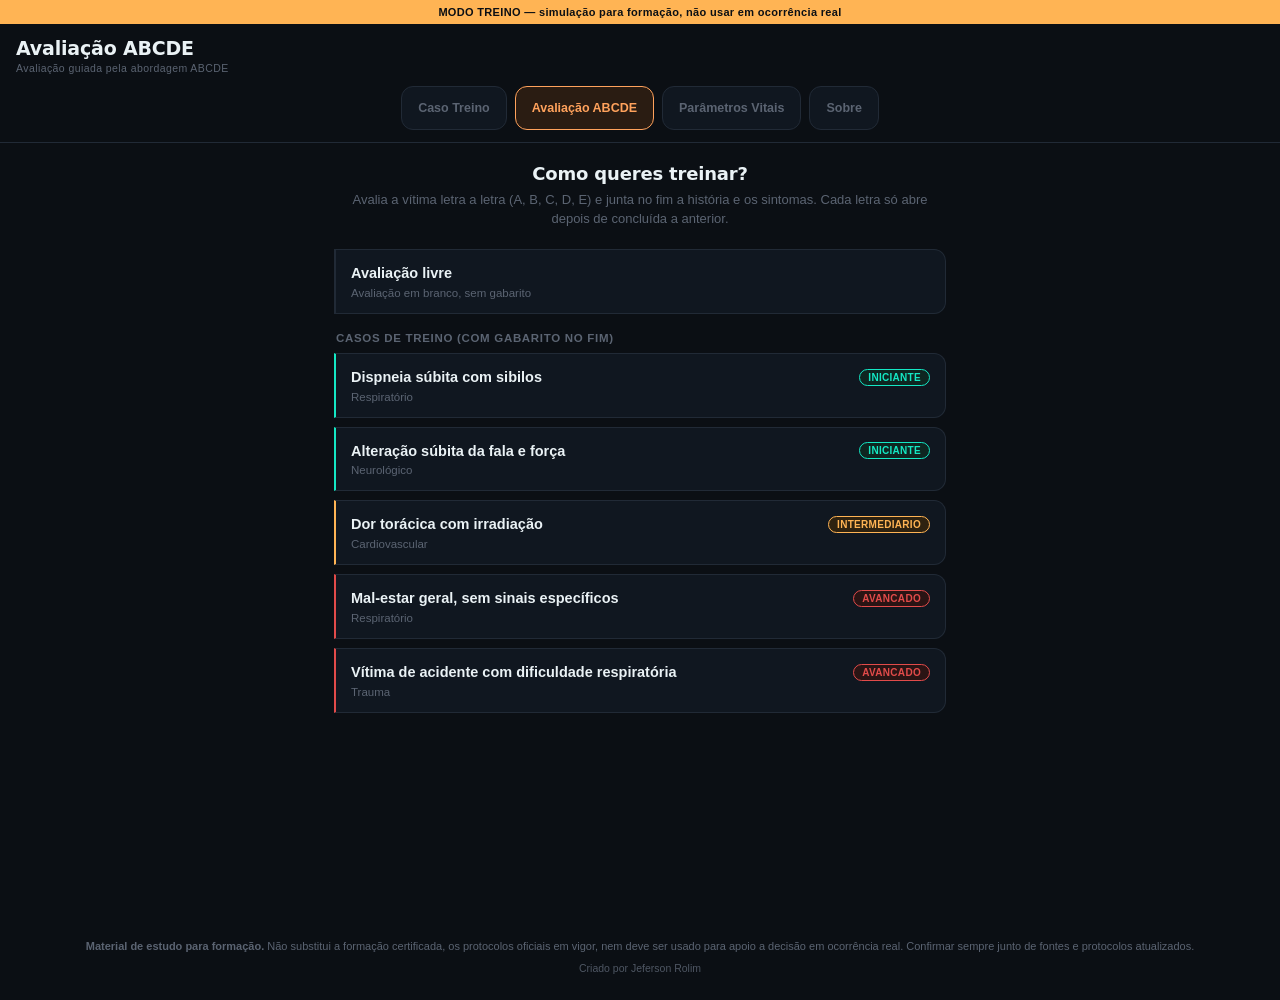
==== abcde.html @ 516cdce8 "Adiciona a Avaliação ABCDE e partilha motor, interface e dados entre páginas Nova aba "Avaliação ABC" ====
<!DOCTYPE html>
<html lang="pt-PT">
<head>
<meta charset="UTF-8">
<meta name="viewport" content="width=device-width, initial-scale=1.0, maximum-scale=1">
<title>Avaliação ABCDE — Simulador de Treino</title>
<link rel="stylesheet" href="estilo.css">
<link rel="stylesheet" href="simulador.css">
<style>
  :root{
    /* identidade deste app dentro da central: laranja */
    --brand: #FFA25C; --brand-bg: #2A1C12; --brand-ink: #2A1C12;
  }

  /* ---------- indicador de progresso A B C D E H ---------- */
  .ab-progresso{ display:flex; gap:6px; margin-top:12px; }
  .ab-passo{ flex:1; min-width:0; min-height:52px; padding:6px 2px; border-radius:var(--radius-sm);
    border:1.5px solid var(--line); background:var(--panel); color:var(--ink-soft); cursor:pointer;
    display:flex; flex-direction:column; align-items:center; justify-content:center; gap:2px; font-family:inherit; }
  .ab-passo .ab-letra{ font-size:16px; font-weight:800; line-height:1; }
  .ab-passo .ab-estado{ font-size:9px; font-weight:700; text-transform:uppercase; letter-spacing:.02em; white-space:nowrap;
    overflow:hidden; text-overflow:ellipsis; max-width:100%; }
  .ab-passo[data-estado="bloqueada"]{ opacity:.4; cursor:not-allowed; }
  .ab-passo[data-estado="em-curso"]{ border-color:var(--brand); color:var(--brand); }
  .ab-passo[data-estado="sem-achados"]{ border-color:var(--teal); color:var(--teal); }
  .ab-passo[data-estado="com-acoes"]{ border-color:var(--brand); background:var(--brand); color:var(--brand-ink); }
  .ab-passo.atual{ box-shadow:0 0 0 2px var(--bg), 0 0 0 4px var(--ink-soft); }
  .ab-passo .ab-estado-curto{ display:none; }
  .ab-passo .ab-estado-curto svg{ width:11px; height:11px; }
  @media (max-width:600px){
    .ab-passo .ab-estado-longo{ display:none; }
    .ab-passo .ab-estado-curto{ display:inline-flex; }
  }

  /* ---------- etapa ---------- */
  .ab-etapa[hidden]{ display:none; }
  .ab-etapa-titulo{ display:flex; align-items:baseline; gap:10px; margin:18px 0 4px; }
  .ab-etapa-titulo .ab-letra-grande{ font-size:30px; font-weight:800; color:var(--brand); line-height:1; }
  .ab-etapa-titulo h2{ margin:0; font-size:17px; line-height:1.25; color:var(--ink); }
  .ab-objetivo{ font-size:12.5px; color:var(--ink-soft); line-height:1.5; margin:0 2px 12px; }
  .ab-lembrete{ display:flex; gap:8px; align-items:flex-start; background:var(--amber-bg); border:1.5px solid var(--amber);
    border-radius:var(--radius-sm); padding:10px 12px; font-size:12.5px; font-weight:700; color:var(--ink); margin-bottom:12px; }
  .ab-lembrete svg{ width:17px; height:17px; flex:0 0 auto; }
  .ab-avds{ display:grid; grid-template-columns:repeat(2,minmax(0,1fr)); gap:8px; margin-bottom:4px; }
  .ab-avds .context-btn{ justify-content:flex-start; text-align:left; font-size:12.5px; }
  .ab-nota{ font-size:11.5px; color:var(--ink-soft); line-height:1.45; margin:6px 2px 10px; }
  .sym-chip.bloqueada{ cursor:default; opacity:.55; }
  .sym-chip.bloqueada.selected{ opacity:1; }
  .ab-aviso-trauma{ margin-top:10px; font-size:12px; font-weight:700; color:var(--amber); line-height:1.45; }
  .ab-aviso-trauma[hidden]{ display:none; }

  /* ---------- fim de cada letra ---------- */
  .ab-fim{ margin-top:18px; }
  .ab-acoes{ margin-top:0; }
  .ab-check{ display:flex; align-items:center; gap:10px; margin-top:12px; padding:12px; min-height:44px; border-radius:var(--radius-sm);
    background:var(--panel); border:1.5px solid var(--line); font-size:14px; font-weight:800; color:var(--ink); cursor:pointer; }
  .ab-check input{ width:20px; height:20px; accent-color:var(--brand); flex:0 0 auto; }
  .ab-check.feito{ border-color:var(--teal); }
  .ab-concluida{ display:flex; align-items:center; gap:8px; font-size:13px; font-weight:800; color:var(--teal); margin:4px 2px 12px; }
  .ab-concluida svg{ width:16px; height:16px; }
  .ab-btn-sec{ width:100%; min-height:44px; margin-top:10px; padding:12px; border-radius:var(--radius-sm); border:1.5px solid var(--line);
    background:var(--panel); color:var(--ink); font-size:14px; font-weight:800; cursor:pointer; }
  .ab-btn-sec:hover, .ab-btn-sec:active{ border-color:var(--brand); }
  .ab-btn-sec:disabled, .cta-btn:disabled{ cursor:not-allowed; }
  .ab-bloqueio{ font-size:11.5px; color:var(--amber); font-weight:700; margin-top:8px; text-align:center; }

  /* ---------- resumo e comparação ---------- */
  .ab-resumo-letra{ background:var(--panel); border:1px solid var(--line); border-radius:var(--radius-sm); padding:12px 13px; margin-bottom:8px; }
  .ab-resumo-top{ display:flex; align-items:center; justify-content:space-between; gap:8px; margin-bottom:6px; }
  .ab-resumo-top h3{ margin:0; font-size:14px; color:var(--ink); }
  .ab-pill{ font-size:10px; font-weight:800; text-transform:uppercase; letter-spacing:.04em; padding:3px 8px; border-radius:var(--radius-pill);
    border:1px solid var(--line); color:var(--ink-soft); white-space:nowrap; }
  .ab-pill.com{ border-color:var(--brand); color:var(--brand); }
  .ab-pill.sem{ border-color:var(--teal); color:var(--teal); }
  .ab-resumo-sub{ font-size:10.5px; font-weight:800; text-transform:uppercase; letter-spacing:.05em; color:var(--ink-soft); margin:8px 0 4px; }
  .ab-lista{ margin:0; padding:0 0 0 16px; font-size:13px; line-height:1.55; color:var(--ink); }
  .ab-vazio{ font-size:12.5px; color:var(--ink-soft); font-style:italic; }
  .ab-resumo-letra .extra{ color:var(--ink-soft); font-size:11.5px; }
  .ab-comp td, .ab-comp th{ text-align:left; vertical-align:top; padding:8px 6px; border-bottom:1px solid var(--line); font-size:12.5px; line-height:1.45; }
  .ab-comp{ width:100%; border-collapse:collapse; margin-top:10px; }
  .ab-comp th{ font-size:10.5px; text-transform:uppercase; letter-spacing:.05em; color:var(--ink-soft); }
  .ab-comp .ok{ color:var(--teal); font-weight:700; }
  .ab-comp .falta{ color:var(--red); font-weight:700; }
  .ab-comp .extra{ color:var(--ink-soft); }
  .ab-comp tr.alerta td{ background:var(--red-bg); }
  .ab-comp .ab-alerta-txt{ display:block; color:var(--red); font-weight:800; margin-top:4px; }
  .ab-section-title{ font-size:11.5px; text-transform:uppercase; letter-spacing:.06em; color:var(--ink-soft); font-weight:800; margin:22px 2px 10px; }
</style>
</head>
<body>

<div id="trainingBanner">MODO TREINO — simulação para formação, não usar em ocorrência real</div>

  <!-- ================= Início: escolher o modo ================= -->
  <div class="view" id="view-inicio">
    <header>
      <h1 class="display">Avaliação ABCDE</h1>
      <div class="tag">Avaliação guiada pela abordagem ABCDE</div>
      <nav class="app-nav">
        <a href="index.html">Caso Treino</a>
        <a href="abcde.html" class="active">Avaliação ABCDE</a>
        <a href="parametros_vitais.html">Parâmetros Vitais</a>
        <button type="button" class="about-btn" data-about-open>Sobre</button>
      </nav>
    </header>
    <main>
      <div class="mode-intro">
        <h2 class="display">Como queres treinar?</h2>
        <p>Avalia a vítima letra a letra (A, B, C, D, E) e junta no fim a história e os sintomas. Cada letra só abre depois de concluída a anterior.</p>
      </div>
      <div class="caso-card livre" id="abLivre" role="button" tabindex="0">
        <div class="caso-card-top"><div class="caso-titulo">Avaliação livre</div></div>
        <div class="caso-cat">Avaliação em branco, sem gabarito</div>
      </div>
      <div class="cat-label" style="margin-top:18px;">Casos de treino (com gabarito no fim)</div>
      <div id="abCasos"></div>
    </main>
  </div>

  <!-- ================= Avaliação ================= -->
  <div class="view" id="view-avaliacao" hidden>
    <header>
      <div class="back-row" id="abVoltarInicio" role="button" tabindex="0">
        <svg viewBox="0 0 24 24" fill="none" stroke="currentColor" stroke-width="2.4"><path d="M15 18l-6-6 6-6"/></svg>
        Mudar de modo
      </div>
      <div class="top-row">
        <div>
          <h1 class="display">Avaliação ABCDE</h1>
          <div class="tag" id="abModoLabel">Avaliação livre</div>
        </div>
      </div>
      <div class="ab-progresso" id="abProgresso" role="tablist" aria-label="Progresso da avaliação"></div>
    </header>
    <main>
      <div class="vinheta-box" id="abVinheta" hidden>
        <div class="vinheta-label">Cenário: <span id="abVinhetaTitulo"></span></div>
        <div class="vinheta-texto" id="abVinhetaTexto"></div>
      </div>

      <div class="context-label">Contexto</div>
      <div class="context-toggle" id="abTraumaToggle">
        <button type="button" class="context-btn active" data-trauma="nao">Sem trauma</button>
        <button type="button" class="context-btn" data-trauma="sim">Houve trauma</button>
      </div>
      <div class="context-note">Fichas de trauma só entram na análise com mecanismo de trauma confirmado.</div>
      <div class="ab-aviso-trauma" id="abAvisoTrauma" hidden>Marcou sinais de trauma ou outras lesões, mas o contexto está em «Sem trauma». Confirme o contexto: as fichas de trauma só entram na análise com «Houve trauma».</div>

      <div class="context-label" style="margin-top:14px;">Faixa etária</div>
      <div class="context-toggle" id="abIdadeToggle">
        <button type="button" class="context-btn active" data-idade="adulto">Adulto</button>
        <button type="button" class="context-btn" data-idade="pediatrico">Pediátrico</button>
      </div>
      <div class="idade-row" id="abIdadeCampos" hidden>
        <label><span class="field-label">Anos</span><input id="abIdadeAnos" class="field-input" type="number" inputmode="numeric" min="0" max="17" placeholder="0"></label>
        <label><span class="field-label">Meses</span><input id="abIdadeMeses" class="field-input" type="number" inputmode="numeric" min="0" max="11" placeholder="0"></label>
      </div>
      <div class="idade-erro" id="abIdadeErro" hidden></div>
      <div class="context-note" id="abIdadeNote">Em vítimas pediátricas, os sinais vitais são avaliados com os limites do grupo etário.</div>

      <div id="abEtapas"></div>
    </main>
  </div>

  <!-- ================= Resultado ================= -->
  <div class="view" id="view-resultado" hidden>
    <header>
      <div class="back-row" id="abVoltarAvaliacao" role="button" tabindex="0">
        <svg viewBox="0 0 24 24" fill="none" stroke="currentColor" stroke-width="2.4"><path d="M15 18l-6-6 6-6"/></svg>
        Voltar à avaliação
      </div>
      <h1 class="display">Resultado da avaliação</h1>
      <div class="tag" id="abResultadoTag"></div>
    </header>
    <main>
      <div id="abResultado"></div>
      <button type="button" class="ab-btn-sec" id="abNovaAvaliacao">Nova avaliação</button>
    </main>
  </div>

<footer class="app-footer">
  <b>Material de estudo para formação.</b> Não substitui a formação certificada, os protocolos oficiais em vigor, nem deve ser usado para apoio a decisão em ocorrência real. Confirmar sempre junto de fontes e protocolos atualizados.
  <div class="app-footer-author">Criado por Jeferson Rolim</div>
</footer>

<div class="modal-overlay" id="aboutModal" hidden>
  <div class="modal-box">
    <div class="modal-head">
      <h2 class="display">Sobre</h2>
      <button type="button" class="modal-close" id="aboutModalClose" aria-label="Fechar">&times;</button>
    </div>
    <div class="about-dev">Desenvolvido por <b>Jeferson Rolim</b></div>
    <div class="about-text">O Simulador de Triagem é um projeto de treino/simulado para apoio ao estudo, pensado para uso em sala de aula e formação de socorristas/TAS: casos de treino de triagem pré-hospitalar com pontuação por sinais/sintomas, avaliação guiada pela abordagem ABCDE e consulta dos parâmetros vitais de referência por idade — não é um produto médico nem uma ferramenta de trabalho.</div>
    <div class="about-warning">
      <svg viewBox="0 0 24 24" fill="none" stroke="#FFB454" stroke-width="1.8"><path d="M12 9v4M12 17h.01M10.3 3.9L1.8 18a1 1 0 00.9 1.5h18.6a1 1 0 00.9-1.5L13.7 3.9a1 1 0 00-1.7 0z"/></svg>
      <div><b>Atenção:</b> não deve ser usado para apoio a decisão em ocorrência real. Uso exclusivamente educacional.</div>
    </div>
    <div class="about-contact">
      <a class="about-contact-link" href="https://www.linkedin.com/in/jeferson-rolim-023348437" target="_blank" rel="noopener noreferrer">
        <svg viewBox="0 0 24 24" width="16" height="16" fill="currentColor"><path d="M4.98 3.5C4.98 4.88 3.87 6 2.5 6S0 4.88 0 3.5 1.11 1 2.5 1s2.48 1.12 2.48 2.5zM.22 8.24h4.56V23H.22V8.24zM8.34 8.24h4.37v2.01h.06c.61-1.15 2.11-2.36 4.34-2.36 4.64 0 5.5 3.06 5.5 7.03V23h-4.56v-6.94c0-1.66-.03-3.79-2.31-3.79-2.32 0-2.67 1.81-2.67 3.67V23H8.34V8.24z"/></svg>
        LinkedIn
      </a>
    </div>
  </div>
</div>

<script src="dados.js"></script>
<script src="motor.js"></script>
<script src="ui.js"></script>
<script>
(function(){
  "use strict";

  var DADOS = window.DADOS, M = window.Motor, U = window.UI;
  var ABCDE = DADOS.abcde;
  var LETRAS = ABCDE.etapas.map(function(e){ return e.letra; });   // ["A","B","C","D","E"]
  var PASSOS = LETRAS.concat(["H"]);                               // H = História e sintomas
  var LS_CASOS = "bombeiros_casos_custom";                         // casos criados no Caso Treino

  var ICON_LOCK = '<svg viewBox="0 0 24 24" fill="none" stroke="currentColor" stroke-width="2.2"><rect x="5" y="11" width="14" height="10" rx="2"/><path d="M8 11V8a4 4 0 018 0v3"/></svg>';
  var ICON_INFO = '<svg viewBox="0 0 24 24" fill="none" stroke="#FFB454" stroke-width="2.2"><circle cx="12" cy="12" r="9"/><path d="M12 8h.01M11 12h1v5h1"/></svg>';

  // ------------------------------------------------------------------
  // Correspondência tag -> letra (cada tag pertence a uma só letra)
  // ------------------------------------------------------------------
  var letraDaTag = {};
  ABCDE.etapas.forEach(function(e){
    e.achados.forEach(function(a){ a.tags.forEach(function(t){ if (!letraDaTag[t]) letraDaTag[t] = e.letra; }); });
    if (e.avds) e.avds.opcoes.forEach(function(o){ o.tags.forEach(function(t){ if (!letraDaTag[t]) letraDaTag[t] = e.letra; }); });
  });
  Object.keys(ABCDE.sinais_vitais_por_letra).forEach(function(l){
    ABCDE.sinais_vitais_por_letra[l].forEach(function(t){ letraDaTag[t] = l; });
  });
  function etapaDe(letra){ return ABCDE.etapas.find(function(e){ return e.letra === letra; }); }

  // ------------------------------------------------------------------
  // Estado
  // ------------------------------------------------------------------
  var estado, casoAtivo = null;
  var contextoTrauma = false, contextoPediatrico = false;
  var etapasUI = {};   // letra -> { painel, vitals, ... }
  var historiaUI = null;

  function estadoInicial(){
    var e = { atual: "A", desbloqueadas: new Set(["A"]), letras: {}, historia: { concluida: null } };
    LETRAS.forEach(function(l){ e.letras[l] = { achados: new Set(), avds: null, concluida: null, assinatura: null }; });
    return e;
  }

  function lerIdade(){
    if (!contextoPediatrico) return { meses: null, erro: null };
    return U.validarIdade(document.getElementById("abIdadeAnos").value.trim(), document.getElementById("abIdadeMeses").value.trim());
  }

  // Tags que uma letra produz: achados marcados, AVDS e sinais vitais fora dos limites.
  function tagsDaLetra(letra){
    var st = estado.letras[letra], etapa = etapaDe(letra), tags = new Set();
    etapa.achados.forEach(function(a){ if (st.achados.has(a.id)) a.tags.forEach(function(t){ tags.add(t); }); });
    if (etapa.avds && st.avds){
      var op = etapa.avds.opcoes.find(function(o){ return o.valor === st.avds; });
      op.tags.forEach(function(t){ tags.add(t); });
    }
    vitaisTagsDaLetra(letra).forEach(function(t){ tags.add(t); });
    return tags;
  }
  function vitaisTagsDaLetra(letra){
    var ui = etapasUI[letra];
    if (!ui.vitals) return new Set();
    return M.tagsDosVitais(ui.vitals.valores(), lerIdade().meses);
  }
  function temAchados(letra){
    var st = estado.letras[letra], etapa = etapaDe(letra);
    var avdsAlterado = !!(etapa.avds && st.avds && st.avds !== "A");
    return st.achados.size > 0 || avdsAlterado || vitaisTagsDaLetra(letra).size > 0;
  }
  function assinatura(letra){
    var st = estado.letras[letra], ui = etapasUI[letra];
    return JSON.stringify({
      achados: Array.from(st.achados).sort(), avds: st.avds,
      vitais: ui.vitals ? ui.vitals.valores() : {}, tagsVitais: Array.from(vitaisTagsDaLetra(letra)).sort()
    });
  }
  function tagsDasLetras(){
    var todas = new Set();
    LETRAS.forEach(function(l){ tagsDaLetra(l).forEach(function(t){ todas.add(t); }); });
    return todas;
  }
  function tagsDaHistoria(){
    var proprias = new Set();
    historiaUI.picker.getSelected().forEach(function(t){ if (!letraDaTag[t]) proprias.add(t); });
    return proprias;
  }
  function todasConcluidas(){ return LETRAS.every(function(l){ return !!estado.letras[l].concluida; }); }

  // ------------------------------------------------------------------
  // Construção das etapas (uma vez)
  // ------------------------------------------------------------------
  function construirEtapas(){
    var raiz = document.getElementById("abEtapas");
    ABCDE.etapas.forEach(function(etapa, i){
      var painel = document.createElement("section");
      painel.className = "ab-etapa"; painel.dataset.letra = etapa.letra; painel.hidden = true;
      var html = '<div class="ab-etapa-titulo"><span class="ab-letra-grande">' + etapa.letra + '</span><h2 class="display">' + etapa.titulo + '</h2></div>' +
        '<div class="ab-objetivo">' + etapa.objetivo + '</div>';
      if (etapa.lembrete) html += '<div class="ab-lembrete">' + ICON_INFO + '<span>' + etapa.lembrete + '</span></div>';
      if (etapa.sinais_vitais.length) html += '<div class="cat-label">Sinais vitais</div><div class="vitals-grid ab-vitais"></div>';
      if (etapa.avds){
        html += '<div class="cat-label">' + etapa.avds.label + '</div><div class="ab-avds">' +
          etapa.avds.opcoes.map(function(o){ return '<button type="button" class="context-btn" data-avds="' + o.valor + '">' + o.label + '</button>'; }).join("") + '</div>';
      }
      html += '<div class="cat-label">Avaliação</div><div class="chips-wrap ab-achados">' +
        etapa.achados.map(function(a){
          return '<div class="sym-chip" data-achado="' + a.id + '" role="button" tabindex="0">' + U.ICON_CHECK + '<span>' + a.label + '</span></div>';
        }).join("") + '</div>' +
        '<div class="ab-fim"></div>';
      painel.innerHTML = html;
      raiz.appendChild(painel);

      var vitals = null;
      if (etapa.sinais_vitais.length){
        vitals = U.criarVitalsGrid(painel.querySelector(".ab-vitais"), true, function(){ return lerIdade().meses; }, etapa.sinais_vitais);
        vitals.onChange(function(){ aoAlterar(etapa.letra); });
      }
      etapasUI[etapa.letra] = { painel: painel, vitals: vitals, fim: painel.querySelector(".ab-fim") };

      painel.querySelector(".ab-achados").addEventListener("click", function(e){
        var chip = e.target.closest(".sym-chip");
        if (!chip) return;
        var st = estado.letras[etapa.letra], id = chip.dataset.achado;
        if (st.achados.has(id)) st.achados.delete(id); else st.achados.add(id);
        aoAlterar(etapa.letra);
      });
      painel.querySelector(".ab-achados").addEventListener("keydown", function(e){
        if ((e.key === "Enter" || e.key === " ") && e.target.closest(".sym-chip")){ e.preventDefault(); e.target.click(); }
      });
      if (etapa.avds){
        painel.querySelector(".ab-avds").addEventListener("click", function(e){
          var btn = e.target.closest("[data-avds]");
          if (!btn) return;
          var st = estado.letras[etapa.letra];
          st.avds = (st.avds === btn.dataset.avds) ? null : btn.dataset.avds;
          aoAlterar(etapa.letra);
        });
      }
      painel.querySelector(".ab-fim").addEventListener("click", function(e){
        var alvo = e.target.closest("[data-acao]");
        if (!alvo) return;
        if (alvo.dataset.acao === "nada") concluirLetra(etapa.letra, "sem");
        if (alvo.dataset.acao === "seguinte") irPara(PASSOS[i + 1]);
      });
      painel.querySelector(".ab-fim").addEventListener("change", function(e){
        if (!e.target.matches("[data-acao='feito']")) return;
        if (e.target.checked) concluirLetra(etapa.letra, "acoes");
        else { estado.letras[etapa.letra].concluida = null; atualizarTudo(); }
      });
    });

    // História e sintomas (CHAMU)
    var painelH = document.createElement("section");
    painelH.className = "ab-etapa"; painelH.dataset.letra = "H"; painelH.hidden = true;
    painelH.innerHTML =
      '<div class="ab-etapa-titulo"><span class="ab-letra-grande">H</span><h2 class="display">' + ABCDE.historia.titulo + '</h2></div>' +
      '<div class="ab-objetivo">' + ABCDE.historia.objetivo + '</div>' +
      '<div class="ab-nota">Os sinais já registados nas letras A–E aparecem marcados aqui e só se alteram na letra respetiva.</div>' +
      '<div class="search-wrap"><svg class="search-icon" viewBox="0 0 24 24" fill="none" stroke="#EAF2F5" stroke-width="2.2"><circle cx="11" cy="11" r="7"/><line x1="21" y1="21" x2="16.65" y2="16.65"/></svg>' +
      '<input id="abHistSearch" class="sym-search" type="text" placeholder="Pesquisar sinal ou sintoma..." autocomplete="off"></div>' +
      '<div id="abHistGrupos"></div>' +
      '<div class="ab-fim"></div>';
    raiz.appendChild(painelH);
    var picker = U.criarPickerTags(painelH.querySelector("#abHistGrupos"), painelH.querySelector("#abHistSearch"));
    painelH.querySelectorAll(".sym-chip").forEach(function(chip){
      var l = letraDaTag[chip.dataset.tag];
      if (l){ chip.classList.add("bloqueada"); chip.title = "Avalia-se na letra " + l; }
    });
    painelH.querySelector("#abHistGrupos").addEventListener("click", function(e){
      if (e.target.closest(".sym-chip")) aoAlterarHistoria();
    });
    painelH.querySelector(".ab-fim").addEventListener("click", function(e){
      var alvo = e.target.closest("[data-acao]");
      if (!alvo || alvo.disabled) return;
      if (alvo.dataset.acao === "resultado"){
        estado.historia.concluida = tagsDaHistoria().size ? "acoes" : "sem";
        mostrarResultado();
      }
    });
    historiaUI = { painel: painelH, picker: picker, fim: painelH.querySelector(".ab-fim") };
  }

  // ------------------------------------------------------------------
  // Regras do fluxo
  // ------------------------------------------------------------------
  function aoAlterar(letra){
    var st = estado.letras[letra];
    // Se uma letra concluída for alterada, reabre e tem de ser concluída outra vez.
    if (st.concluida && assinatura(letra) !== st.assinatura) st.concluida = null;
    estado.historia.concluida = null;
    atualizarTudo();
  }
  function aoAlterarHistoria(){
    estado.historia.concluida = null;
    atualizarTudo();
  }
  // Mudar a idade ou o modo pode mudar os sinais vitais fora dos limites:
  // as letras concluídas cujos achados mudaram reabrem.
  function aoAlterarContexto(){
    LETRAS.forEach(function(l){
      var st = estado.letras[l];
      if (st.concluida && assinatura(l) !== st.assinatura) st.concluida = null;
    });
    estado.historia.concluida = null;
    atualizarTudo();
  }

  function concluirLetra(letra, tipo){
    if (lerIdade().erro) return;
    var st = estado.letras[letra];
    st.concluida = tipo;
    st.assinatura = assinatura(letra);
    var seguinte = PASSOS[PASSOS.indexOf(letra) + 1];
    if (seguinte) estado.desbloqueadas.add(seguinte);
    if (tipo === "sem") irPara(seguinte); else atualizarTudo();
  }

  function irPara(passo){
    if (!estado.desbloqueadas.has(passo)) return;
    estado.atual = passo;
    atualizarTudo();
    document.querySelector('.ab-etapa[data-letra="' + passo + '"]').scrollIntoView({ block: "start" });
    window.scrollBy(0, -document.querySelector("#view-avaliacao header").offsetHeight - 30);
  }

  function estadoDoPasso(passo){
    if (!estado.desbloqueadas.has(passo)) return "bloqueada";
    var c = passo === "H" ? estado.historia.concluida : estado.letras[passo].concluida;
    if (c === "sem") return "sem-achados";
    if (c === "acoes") return "com-acoes";
    return "em-curso";
  }
  var ROTULO_ESTADO = { "bloqueada": "Bloqueada", "em-curso": "Em curso", "sem-achados": "Sem achados", "com-acoes": "Com ações" };
  var ROTULO_ESTADO_H = { "bloqueada": "Bloqueada", "em-curso": "Em curso", "sem-achados": "Nada", "com-acoes": "Concluída" };
  // Rótulos curtos para ecrãs estreitos (o rótulo completo fica no aria-label).
  var ROTULO_CURTO = { "bloqueada": ICON_LOCK, "em-curso": "Aberta", "sem-achados": "Nada", "com-acoes": "Ações" };
  var ROTULO_CURTO_H = { "bloqueada": ICON_LOCK, "em-curso": "Aberta", "sem-achados": "Nada", "com-acoes": "Feito" };

  // ------------------------------------------------------------------
  // Desenho
  // ------------------------------------------------------------------
  function atualizarTudo(){
    var idade = lerIdade();
    var erroEl = document.getElementById("abIdadeErro");
    erroEl.textContent = idade.erro || ""; erroEl.hidden = !idade.erro;

    // progresso
    document.getElementById("abProgresso").innerHTML = PASSOS.map(function(p){
      var est = estadoDoPasso(p), rot = (p === "H" ? ROTULO_ESTADO_H : ROTULO_ESTADO)[est];
      return '<button type="button" class="ab-passo' + (p === estado.atual ? " atual" : "") + '" data-passo="' + p + '" data-estado="' + est + '"' +
        ' role="tab" aria-selected="' + (p === estado.atual) + '" aria-label="' + (p === "H" ? "História e sintomas" : "Letra " + p) + ': ' + rot + '"' +
        (est === "bloqueada" ? ' aria-disabled="true"' : '') + '>' +
        '<span class="ab-letra">' + p + '</span><span class="ab-estado"><span class="ab-estado-longo">' + rot + '</span>' +
        '<span class="ab-estado-curto">' + (p === "H" ? ROTULO_CURTO_H : ROTULO_CURTO)[est] + '</span></span></button>';
    }).join("");

    // aviso de trauma
    var sugereTrauma = ABCDE.etapas.some(function(e){
      return e.achados.some(function(a){ return a.sugere_trauma && estado.letras[e.letra].achados.has(a.id); });
    });
    document.getElementById("abAvisoTrauma").hidden = !(sugereTrauma && !contextoTrauma);

    LETRAS.forEach(function(l, i){ desenharLetra(l, i, idade); });
    desenharHistoria(idade);
  }

  function desenharLetra(letra, i, idade){
    var ui = etapasUI[letra], st = estado.letras[letra], etapa = etapaDe(letra);
    ui.painel.hidden = estado.atual !== letra;
    if (ui.vitals) ui.vitals.atualizarHints();
    ui.painel.querySelectorAll(".ab-achados .sym-chip").forEach(function(chip){
      chip.classList.toggle("selected", st.achados.has(chip.dataset.achado));
    });
    ui.painel.querySelectorAll("[data-avds]").forEach(function(b){ b.classList.toggle("active", b.dataset.avds === st.avds); });

    var seguinte = PASSOS[i + 1], nomeSeguinte = seguinte === "H" ? "História e sintomas" : seguinte;
    var bloqueioIdade = idade.erro ? '<div class="ab-bloqueio">Indique a idade da vítima para concluir a letra.</div>' : "";
    var html = "";
    if (st.concluida === "sem"){
      html = '<div class="ab-concluida">' + U.ICON_OK + '<span>Concluída — nada encontrado</span></div>' +
        '<button type="button" class="cta-btn" data-acao="seguinte">Continuar para ' + nomeSeguinte + '</button>';
    } else if (temAchados(letra)){
      html = '<div class="section-box ab-acoes"><div class="section-box-title">' + U.ICON_STEP + '<span>Ações</span></div>' +
        '<ul class="at-list">' + etapa.acoes.map(function(a){ return '<li>' + a + '</li>'; }).join("") + '</ul></div>' +
        '<label class="ab-check' + (st.concluida === "acoes" ? " feito" : "") + '"><input type="checkbox" data-acao="feito"' +
        (st.concluida === "acoes" ? " checked" : "") + (idade.erro ? " disabled" : "") + '> Ações realizadas</label>' + bloqueioIdade;
      if (st.concluida === "acoes") html += '<button type="button" class="cta-btn" data-acao="seguinte" style="margin-top:12px;">Continuar para ' + nomeSeguinte + '</button>';
    } else {
      html = '<button type="button" class="cta-btn" data-acao="nada"' + (idade.erro ? " disabled" : "") + '>Nada encontrado</button>' + bloqueioIdade;
    }
    // Evita redesenhar (e perder o foco) quando nada mudou.
    if (ui.fim.dataset.html !== html){ ui.fim.innerHTML = html; ui.fim.dataset.html = html; }
  }

  function desenharHistoria(idade){
    historiaUI.painel.hidden = estado.atual !== "H";
    var dasLetras = tagsDasLetras();
    historiaUI.painel.querySelectorAll(".sym-chip.bloqueada").forEach(function(chip){
      var sel = dasLetras.has(chip.dataset.tag);
      chip.classList.toggle("selected", sel);
      chip.classList.toggle("flagged", sel && !!chip.querySelector(".flagdot"));
      chip.title = (sel ? "Registado na letra " : "Avalia-se na letra ") + letraDaTag[chip.dataset.tag];
    });
    historiaUI.picker.atualizarContagens();

    var falta = LETRAS.filter(function(l){ return !estado.letras[l].concluida; });
    var bloqueado = falta.length > 0 || !!idade.erro;
    var motivo = falta.length ? "Conclua primeiro: " + falta.join(", ") + "." : (idade.erro ? "Indique a idade da vítima." : "");
    var semProprias = tagsDaHistoria().size === 0;
    var html = '<button type="button" class="' + (semProprias ? "ab-btn-sec" : "cta-btn") + '" data-acao="resultado"' + (bloqueado ? " disabled" : "") + '>' +
      (semProprias ? "Nada a acrescentar" : "Ver resultado") + '</button>' +
      (semProprias ? '<button type="button" class="cta-btn" data-acao="resultado" style="margin-top:10px;"' + (bloqueado ? " disabled" : "") + '>Ver resultado</button>' : "") +
      (motivo ? '<div class="ab-bloqueio">' + motivo + '</div>' : "");
    if (historiaUI.fim.dataset.html !== html){ historiaUI.fim.innerHTML = html; historiaUI.fim.dataset.html = html; }
  }

  // ------------------------------------------------------------------
  // Resultado
  // ------------------------------------------------------------------
  function listaHTML(itens){
    return itens.length ? '<ul class="ab-lista">' + itens.map(function(x){ return '<li>' + x + '</li>'; }).join("") + '</ul>' : '<div class="ab-vazio">—</div>';
  }

  function resumoLetra(letra){
    var st = estado.letras[letra], etapa = etapaDe(letra), ui = etapasUI[letra];
    var achados = etapa.achados.filter(function(a){ return st.achados.has(a.id); }).map(function(a){
      return a.label + (a.tags.length ? "" : ' <span class="extra">(registado, fora do motor)</span>');
    });
    if (etapa.avds && st.avds) achados.unshift(etapa.avds.opcoes.find(function(o){ return o.valor === st.avds; }).label);
    var vitais = [];
    if (ui.vitals){
      var v = ui.vitals.valores(), tv = vitaisTagsDaLetra(letra);
      etapa.sinais_vitais.forEach(function(p){
        if (v[p] === undefined) return;
        var regra = DADOS.taxonomia.sinais_vitais.find(function(r){ return r.parametro === p && tv.has(r.tag); });
        var unidade = DADOS.taxonomia.sinais_vitais.find(function(r){ return r.parametro === p; }).unidade;
        vitais.push(p + " " + v[p] + " " + unidade + (regra ? " — <b>" + U.labelDaTag(regra.tag) + "</b>" : ""));
      });
    }
    var pill = st.concluida === "acoes" ? '<span class="ab-pill com">Com ações</span>' : '<span class="ab-pill sem">Nada encontrado</span>';
    return '<div class="ab-resumo-letra"><div class="ab-resumo-top"><h3>' + letra + ' — ' + etapa.titulo + '</h3>' + pill + '</div>' +
      (vitais.length ? '<div class="ab-resumo-sub">Sinais vitais</div>' + listaHTML(vitais) : "") +
      '<div class="ab-resumo-sub">Achados marcados</div>' + listaHTML(achados) +
      '<div class="ab-resumo-sub">Ações realizadas</div>' + (st.concluida === "acoes" ? listaHTML(etapa.acoes) : '<div class="ab-vazio">Nenhuma (nada encontrado)</div>') +
      '</div>';
  }

  function resumoHistoria(){
    var proprias = Array.from(tagsDaHistoria()).map(U.labelDaTag);
    return '<div class="ab-resumo-letra"><div class="ab-resumo-top"><h3>' + ABCDE.historia.titulo + '</h3>' +
      (proprias.length ? '<span class="ab-pill com">Com achados</span>' : '<span class="ab-pill sem">Nada a acrescentar</span>') + '</div>' +
      listaHTML(proprias) + '</div>';
  }

  // Tags esperadas por passo (A–E, H), a partir do gabarito do caso.
  function esperadasPorPasso(caso){
    var g = caso.gabarito, por = {};
    PASSOS.forEach(function(p){ por[p] = new Set(); });
    (g.tags_esperadas || []).forEach(function(t){ por[letraDaTag[t] || "H"].add(t); });
    var idade = (caso.idade_meses !== undefined && caso.idade_meses !== null) ? caso.idade_meses : null;
    M.tagsDosVitais(g.vitais_esperados || {}, idade).forEach(function(t){ por[letraDaTag[t] || "H"].add(t); });
    return por;
  }

  function comparacaoPorLetra(caso){
    var esp = esperadasPorPasso(caso), linhas = "";
    PASSOS.forEach(function(p){
      var marcadas = p === "H" ? tagsDaHistoria() : tagsDaLetra(p);
      var esperadas = Array.from(esp[p]);
      var nada = p === "H" ? estado.historia.concluida === "sem" : estado.letras[p].concluida === "sem";
      var alerta = nada && esperadas.length > 0;
      var celEsp = esperadas.length ? esperadas.map(function(t){
        return marcadas.has(t) ? '<span class="ok">✓ ' + U.labelDaTag(t) + '</span>' : '<span class="falta">✗ ' + U.labelDaTag(t) + '</span>';
      }).join("<br>") : '<span class="extra">—</span>';
      var amais = Array.from(marcadas).filter(function(t){ return !esp[p].has(t); }).map(U.labelDaTag);
      var nome = p === "H" ? "História" : p;
      linhas += '<tr' + (alerta ? ' class="alerta"' : '') + '><td><b>' + nome + '</b></td><td>' + celEsp +
        (alerta ? '<span class="ab-alerta-txt">Havia achados esperados e foi escolhido «' + (p === "H" ? "Nada a acrescentar" : "Nada encontrado") + '».</span>' : '') +
        '</td><td class="extra">' + (amais.length ? amais.join("<br>") : "—") + '</td></tr>';
    });
    return '<table class="ab-comp"><thead><tr><th>Letra</th><th>Esperado</th><th>Marcado a mais</th></tr></thead><tbody>' + linhas + '</tbody></table>';
  }

  function mostrarResultado(){
    var idade = lerIdade();
    var tagsPresentes = tagsDasLetras();
    tagsDaHistoria().forEach(function(t){ tagsPresentes.add(t); });
    var n = tagsPresentes.size;
    document.getElementById("abResultadoTag").textContent = "Baseado em " + n + " achado" + (n === 1 ? "" : "s") + " informado" + (n === 1 ? "" : "s") +
      (contextoTrauma ? " · trauma" : " · sem trauma") + (contextoPediatrico ? " · pediátrico" : " · adulto");

    var candidatos = M.rankear(tagsPresentes, { contextoTrauma: contextoTrauma, contextoPediatrico: contextoPediatrico });
    var html = "";
    var grupo = M.grupoPediatrico(idade.meses);
    if (grupo) html += '<div class="faixa-vitais">Sinais vitais avaliados para: <b>' + grupo.grupo + '</b> · idade ' + U.formatarIdade(idade.meses) + '</div>';

    html += '<div class="ab-section-title">Resumo da avaliação</div>';
    LETRAS.forEach(function(l){ html += resumoLetra(l); });
    html += resumoHistoria();

    // O ranking vai num contentor próprio para que nada do que vem a seguir
    // fique dentro do aviso de empate.
    html += '<div class="ab-section-title">Hipótese mais provável</div><div class="ab-ranking">' + U.renderRanking(candidatos) + '</div>';

    if (casoAtivo && casoAtivo.gabarito){
      html += '<div class="ab-section-title">Comparação com o gabarito</div>';
      html += U.renderGabaritoResultado(casoAtivo.gabarito, candidatos, "Gabarito do caso");
      html += comparacaoPorLetra(casoAtivo);
    }
    html += '<div class="footer-note"><b>Simulador de treino</b> — não substitui protocolos oficiais nem avaliação clínica real. Não usar para apoio a decisão em ocorrência.</div>';
    document.getElementById("abResultado").innerHTML = html;
    atualizarTudo();
    mostrarView("view-resultado");
  }

  // ------------------------------------------------------------------
  // Vistas, modos e contexto
  // ------------------------------------------------------------------
  function mostrarView(id){
    ["view-inicio", "view-avaliacao", "view-resultado"].forEach(function(v){ document.getElementById(v).hidden = (v !== id); });
    window.scrollTo(0, 0);
  }

  function carregarCasosCustom(){
    try { return JSON.parse(localStorage.getItem(LS_CASOS) || "[]"); } catch(e){ return []; }
  }
  function todosCasos(){ return DADOS.casos.concat(carregarCasosCustom()); }

  function renderCasos(){
    document.getElementById("abCasos").innerHTML = todosCasos().map(function(c, i){
      return '<div class="caso-card" data-idx="' + i + '" data-nivel="' + (c.nivel_dificuldade || '') + '" role="button" tabindex="0">' +
        '<div class="caso-card-top"><div class="caso-titulo">' + c.titulo + '</div>' +
        (c.nivel_dificuldade ? '<span class="caso-badge">' + c.nivel_dificuldade + '</span>' : '') + '</div>' +
        (c.categoria_alvo ? '<div class="caso-cat">' + c.categoria_alvo + '</div>' : '') + '</div>';
    }).join("");
  }

  function definirTrauma(sim){
    contextoTrauma = sim;
    document.querySelectorAll("#abTraumaToggle .context-btn").forEach(function(b){
      var ativo = b.dataset.trauma === (sim ? "sim" : "nao");
      b.classList.toggle("active", ativo); b.classList.toggle("trauma-on", ativo && sim);
    });
  }
  function definirPediatrico(pediatrico, idadeMeses){
    contextoPediatrico = pediatrico;
    document.querySelectorAll("#abIdadeToggle .context-btn").forEach(function(b){
      b.classList.toggle("active", b.dataset.idade === (pediatrico ? "pediatrico" : "adulto"));
    });
    document.getElementById("abIdadeCampos").hidden = !pediatrico;
    var temIdade = pediatrico && idadeMeses !== undefined && idadeMeses !== null;
    document.getElementById("abIdadeAnos").value = temIdade ? Math.floor(idadeMeses / 12) : "";
    document.getElementById("abIdadeMeses").value = temIdade ? idadeMeses % 12 : "";
    document.getElementById("abIdadeNote").textContent = pediatrico
      ? "Fichas de Pediatria incluídas na análise. Os sinais vitais são avaliados com os limites do grupo etário."
      : "Fichas de Pediatria só entram na análise quando a vítima é pediátrica. Em vítimas pediátricas, os sinais vitais são avaliados com os limites do grupo etário.";
  }

  function iniciar(caso){
    casoAtivo = caso;
    estado = estadoInicial();
    LETRAS.forEach(function(l){ if (etapasUI[l].vitals) etapasUI[l].vitals.limpar(); });
    historiaUI.picker.limpar();
    document.getElementById("abHistSearch").value = "";
    document.getElementById("abHistSearch").dispatchEvent(new Event("input"));
    definirTrauma(false);
    var idadeCaso = caso && caso.idade_meses !== undefined && caso.idade_meses !== null && caso.idade_meses < M.IDADE_ADULTO_MESES ? caso.idade_meses : null;
    definirPediatrico(idadeCaso !== null, idadeCaso);
    document.getElementById("abModoLabel").textContent = caso ? "Caso de treino: " + caso.titulo : "Avaliação livre";
    var vin = document.getElementById("abVinheta");
    vin.hidden = !caso;
    if (caso){
      document.getElementById("abVinhetaTitulo").textContent = caso.titulo;
      document.getElementById("abVinhetaTexto").textContent = caso.vinheta;
    }
    atualizarTudo();
    mostrarView("view-avaliacao");
  }

  // ------------------------------------------------------------------
  // Eventos
  // ------------------------------------------------------------------
  function ativarComTeclado(el, fn){
    el.addEventListener("click", fn);
    el.addEventListener("keydown", function(e){ if (e.key === "Enter" || e.key === " "){ e.preventDefault(); fn(e); } });
  }
  ativarComTeclado(document.getElementById("abLivre"), function(){ iniciar(null); });
  ativarComTeclado(document.getElementById("abCasos"), function(e){
    var card = e.target.closest(".caso-card");
    if (card) iniciar(todosCasos()[parseInt(card.dataset.idx, 10)]);
  });
  ativarComTeclado(document.getElementById("abVoltarInicio"), function(){ renderCasos(); mostrarView("view-inicio"); });
  ativarComTeclado(document.getElementById("abVoltarAvaliacao"), function(){ mostrarView("view-avaliacao"); });
  document.getElementById("abNovaAvaliacao").addEventListener("click", function(){ renderCasos(); mostrarView("view-inicio"); });

  document.getElementById("abProgresso").addEventListener("click", function(e){
    var btn = e.target.closest(".ab-passo");
    if (btn) irPara(btn.dataset.passo);
  });
  document.getElementById("abTraumaToggle").addEventListener("click", function(e){
    var btn = e.target.closest(".context-btn");
    if (!btn) return;
    definirTrauma(btn.dataset.trauma === "sim");
    estado.historia.concluida = null;
    atualizarTudo();
  });
  document.getElementById("abIdadeToggle").addEventListener("click", function(e){
    var btn = e.target.closest(".context-btn");
    if (!btn) return;
    definirPediatrico(btn.dataset.idade === "pediatrico");
    aoAlterarContexto();
  });
  ["abIdadeAnos", "abIdadeMeses"].forEach(function(id){
    document.getElementById(id).addEventListener("input", aoAlterarContexto);
  });

  // ------------------------------------------------------------------
  // Arranque
  // ------------------------------------------------------------------
  construirEtapas();
  estado = estadoInicial();
  renderCasos();
  mostrarView("view-inicio");
})();
</script>

<script>
(function(){
  const modal = document.getElementById('aboutModal');
  const closeBtn = document.getElementById('aboutModalClose');
  document.querySelectorAll('[data-about-open]').forEach(btn => {
    btn.addEventListener('click', () => { modal.hidden = false; });
  });
  closeBtn.addEventListener('click', () => { modal.hidden = true; });
  modal.addEventListener('click', e => { if(e.target === modal) modal.hidden = true; });
  document.addEventListener('keydown', e => { if(e.key === 'Escape' && !modal.hidden) modal.hidden = true; });
})();
</script>
</body>
</html>
---- estilo.css ----
/* ------------------------------------------------------------------
   Design system compartilhado — "Central de Apps" (dark neon)
   Cada app define seu próprio --brand/--brand-bg/--brand-ink (cor de
   identidade) no <style> da própria página; o resto é comum a todos.
   ------------------------------------------------------------------ */
:root{
  color-scheme: dark;

  --bg: #0B0F14;
  --panel: #101720;
  --panel-2: #101720;
  --line: #212A36;
  --ink: #EAF2F5;
  --ink-soft: #5B6472;

  --teal: #14E8C4;  --teal-bg: #0E2621;   /* confirmações / normal */
  --amber: #FFB454; --amber-bg: #2E2210; /* alertas */
  --red: #E24B4A;   --red-bg: #2A1414;   /* crítico / gravidade */
  --blue: #4FC3F7;  --blue-bg: #0E2733;  /* categoria de apoio (ex: respiratório) */

  --radius: 14px;       /* cards / seções */
  --radius-sm: 12px;    /* botões / inputs */
  --radius-pill: 20px;  /* chips / badges */
}

/* ------------------------------------------------------------------
   Navegação entre apps da central (Caso Treino / Parâmetros Vitais) —
   centralizada no cabeçalho de cada página, ativo = cor de
   identidade daquela página (--brand/--brand-bg definidos por página).
   ------------------------------------------------------------------ */
.app-nav{
  display:flex; justify-content:center; align-items:center; gap:8px; flex-wrap:wrap;
  margin-top:12px;
}
.app-nav a, .app-nav .about-btn{
  display:inline-flex; align-items:center; justify-content:center; min-height:44px;
  padding:8px 16px; border-radius:var(--radius-sm); border:1.5px solid var(--line);
  background:var(--panel); color:var(--ink-soft); font-size:12.5px; font-weight:800;
  text-decoration:none; white-space:nowrap; cursor:pointer; font-family:inherit;
}
.app-nav a:hover, .app-nav .about-btn:hover{ border-color:var(--brand); color:var(--ink); }
.app-nav a.active{ background:var(--brand-bg); border-color:var(--brand); color:var(--brand); }

/* ------------------------------------------------------------------
   Rodapé de autoria — discreto, presente em todas as páginas do app.
   ------------------------------------------------------------------ */
.app-footer-author{
  margin-top:10px; font-size:10.5px; color:var(--ink-soft); opacity:.85;
}
footer.app-footer{ padding:16px 16px 26px; }

/* ------------------------------------------------------------------
   Modal genérico (usado hoje pelo "Sobre") — mesma identidade dark/neon.
   ------------------------------------------------------------------ */
.modal-overlay{
  position:fixed; inset:0; z-index:200; background:rgba(11,15,20,.72);
  display:flex; align-items:center; justify-content:center; padding:16px;
}
.modal-overlay[hidden]{ display:none; }
.modal-box{
  width:100%; max-width:400px; max-height:85vh; overflow-y:auto;
  background:var(--panel); border:1px solid var(--line); border-radius:var(--radius);
  padding:20px 18px 18px;
}
.modal-head{ display:flex; align-items:flex-start; justify-content:space-between; gap:12px; margin-bottom:4px; }
.modal-head h2{ margin:0; font-size:17px; color:var(--ink); }
.modal-close{
  appearance:none; -webkit-appearance:none; background:var(--panel-2); border:1px solid var(--line);
  color:var(--ink-soft); width:30px; height:30px; min-width:30px; border-radius:50%;
  font-size:17px; line-height:1; cursor:pointer; display:flex; align-items:center;
  justify-content:center; flex:0 0 auto; font-family:inherit;
}
.modal-close:hover{ border-color:var(--red); color:var(--red); }
.about-dev{ font-size:13.5px; color:var(--ink); margin:14px 0 2px; }
.about-dev b{ color:var(--brand); }
.about-text{ font-size:13px; line-height:1.55; color:var(--ink-soft); margin:8px 0 14px; }
.about-warning{
  display:flex; gap:9px; background:var(--amber-bg); border-left:2px solid var(--amber);
  border-radius:0 var(--radius-sm) var(--radius-sm) 0; padding:11px 12px; font-size:12.5px;
  line-height:1.5; color:var(--ink); margin-bottom:14px;
}
.about-warning svg{ width:17px; height:17px; flex:0 0 auto; margin-top:1px; }
.about-warning b{ color:var(--amber); }
.about-contact{ display:flex; align-items:center; gap:8px; }
.about-contact-link{
  display:inline-flex; align-items:center; gap:7px; font-size:12.5px; font-weight:700;
  color:var(--brand); text-decoration:none; padding:8px 12px; border:1px solid var(--line);
  border-radius:var(--radius-pill); background:var(--panel-2);
}
.about-contact-link:hover{ border-color:var(--brand); }
.about-contact-placeholder{ font-size:12px; color:var(--ink-soft); font-style:italic; }

/* ------------------------------------------------------------------
   Base (reset + tipografia) — idêntico em todas as páginas.
   ------------------------------------------------------------------ */
*{box-sizing:border-box; -webkit-tap-highlight-color: transparent;}
html,body{margin:0; padding:0; background:var(--bg); color:var(--ink);
  font-family: -apple-system, BlinkMacSystemFont, "Segoe UI", Roboto, Helvetica, Arial, sans-serif;
  -webkit-font-smoothing: antialiased;
}
.display{ font-family: ui-sans-serif, system-ui, -apple-system, "Segoe UI", Roboto, Arial, sans-serif;
  font-weight: 800; letter-spacing: -0.01em; }

/* ------------------------------------------------------------------
   Renderizador de conteúdo (cards / seções / tabelas / listas) —
   compartilhado entre as páginas (ex.: Parâmetros Vitais).
   ------------------------------------------------------------------ */
main{ padding: 14px 12px 60px; max-width:720px; margin:0 auto; }

.empty{
  text-align:center; color:var(--ink-soft); padding:40px 20px; font-size:14px;
}

.cat-label{
  font-size:11.5px; text-transform:uppercase; letter-spacing:.06em;
  color: var(--ink-soft); margin: 18px 4px 8px; font-weight:700;
}
.cat-label:first-child{ margin-top:4px; }

.card{
  background:var(--panel); border:1px solid var(--line); border-radius: var(--radius);
  margin-bottom:8px; overflow:hidden;
}
.card-head{
  padding: 13px 14px; display:flex; align-items:center; justify-content:space-between;
  gap:10px; cursor:pointer; min-height:44px;
}
.card-head h2{
  font-size:15.5px; margin:0; line-height:1.3; color:var(--ink);
}
.chevron{
  width:11px; height:11px; border-right:2px solid var(--ink-soft); border-bottom:2px solid var(--ink-soft);
  transform: rotate(-45deg); transition: transform .15s ease; flex:0 0 auto; margin-right:2px;
}
.card.open .chevron{ transform: rotate(45deg); }

.card-body{ display:none; padding: 0 14px 16px; }
.card.open .card-body{ display:block; }
.card.static .card-body{ display:block; padding-top:2px; }

.section{ margin-top: 12px; }
.section-title{
  font-size:11.5px; text-transform:uppercase; letter-spacing:.05em; font-weight:800;
  margin-bottom:6px; display:flex; align-items:center; gap:6px;
}
.section-title.def{ color: var(--ink-soft); }
.section-title.ss{ color: var(--amber); }
.section-title.at{ color: var(--teal); }
.section-title.param{ color: var(--red); }

.def-text{ font-size:13.5px; line-height:1.55; color:var(--ink); }

ul.list-plain{ margin:0; padding:0; list-style:none; }
ul.list-plain li{
  font-size:13.5px; line-height:1.5; padding: 6px 0 6px 18px; position:relative;
  border-bottom: 1px solid var(--line);
}
ul.list-plain li:last-child{ border-bottom:none; }
ul.list-plain.ss li::before{
  content:""; position:absolute; left:2px; top:13px; width:6px; height:6px;
  background: var(--amber); border-radius:1px;
}
ul.list-plain.at li::before{
  content:""; position:absolute; left:2px; top:13px; width:6px; height:6px;
  background: var(--teal); border-radius:1px;
}
ul.list-plain.gy li::before{
  content:""; position:absolute; left:2px; top:13px; width:6px; height:6px;
  background: var(--ink-soft); border-radius:1px;
}

.subgroup{ margin-top:10px; }
.subgroup-title{
  font-size:12px; font-weight:700; color:var(--ink); margin-bottom:4px;
  text-transform: capitalize;
}

.param-box{
  background: var(--red-bg); border-left:2px solid var(--red); padding:9px 11px;
  font-size:13px; border-radius: 0 var(--radius-sm) var(--radius-sm) 0; margin-top:8px;
  line-height:1.5;
}
.param-box b{ color:var(--red); }

table.cmp{
  width:100%; border-collapse:collapse; font-size:12.5px; margin-top:6px;
}
table.cmp th, table.cmp td{
  border:1px solid var(--line); padding:6px 7px; text-align:left; vertical-align:top;
}
table.cmp th{ background:var(--panel-2); color:var(--ink-soft); font-size:11px; text-transform:uppercase; letter-spacing:.03em; }

.note-box{
  background: var(--teal-bg); border-left:2px solid var(--teal); padding:9px 11px;
  font-size:13px; border-radius: 0 var(--radius-sm) var(--radius-sm) 0; margin-top:8px; line-height:1.5;
}

footer{
  text-align:center; color:var(--ink-soft); font-size:11px; padding:18px 16px 30px;
}
---- simulador.css ----
/* Estilos partilhados pelas páginas do simulador (Caso Treino e Avaliação ABCDE).
   Carregado depois de estilo.css. */
:root{
  /* identidade deste app dentro da central: roxo */
  --brand: #B084F5; --brand-bg: #1D1626; --brand-ink: #1D1626;
}
button{ font-family: inherit; }
[data-instrutor-only]{ display:none; }
body.is-instrutor [data-instrutor-only]{ display:block; }
body.is-instrutor [data-instrutor-only].inline{ display:inline-flex; }

/* ---------- faixa de treino (sempre visível) ---------- */
#trainingBanner{ position:sticky; top:0; z-index:30; background:var(--amber); color:var(--bg);
  font-size:11px; font-weight:800; text-align:center; padding:6px 10px; letter-spacing:.03em; }

.view{ min-height:100vh; display:flex; flex-direction:column; }
.view[hidden]{ display:none; }

header{ position: sticky; top:26px; z-index: 20; background: var(--bg); color: var(--ink);
  padding: 12px 16px 12px; border-bottom: 1px solid var(--line); flex:0 0 auto; }
.back-row{ display:flex; align-items:center; gap:6px; font-size:12.5px; color:var(--ink-soft);
  margin-bottom:8px; font-weight:600; cursor:pointer; text-decoration:none; width:fit-content;
  min-height:44px; }
.back-row svg{ width:14px; height:14px; flex:0 0 auto; }
.casos-header-row{ display:flex; align-items:center; gap:10px; flex-wrap:wrap; margin-bottom:2px; }
.casos-header-row h1{ margin:0; }
.top-row{ display:flex; align-items:flex-start; justify-content:space-between; gap:8px; }
header h1{ margin:0; font-size: 19px; line-height:1.15; color:var(--ink); }
header .tag{ font-size: 10.5px; letter-spacing: .04em; color: var(--ink-soft); margin-top:2px; }
.badge-count{ font-size:11px; color:var(--ink-soft); background:var(--panel); border:1px solid var(--line); padding:3px 8px;
  border-radius: var(--radius-pill); white-space:nowrap; font-weight:700; flex:0 0 auto; }
.mode-indicator{ font-size:10.5px; color:var(--ink-soft); margin-top:6px; display:flex; align-items:center; gap:6px; }
.mode-indicator b{ color:var(--ink); }
.mode-indicator a{ color:var(--brand); text-decoration:underline; cursor:pointer; }

main{ flex:1 1 auto; padding: 14px 14px 24px; max-width:640px; width:100%; margin:0 auto; }

/* ---------- ecrã de aviso de treino ---------- */
.gate-main{ display:flex; align-items:center; justify-content:center; flex:1; padding:24px 18px; }
.gate-box{ max-width:420px; text-align:center; background:var(--panel); border:1px solid var(--line);
  border-radius:var(--radius); padding:28px 22px; }
.gate-box svg{ width:40px; height:40px; margin-bottom:14px; }
.gate-box h1{ margin:0 0 12px; font-size:21px; color:var(--ink); }
.gate-box p{ font-size:13.5px; line-height:1.6; color:var(--ink-soft); margin:0 0 22px; }
.gate-box .cta-btn{ padding:15px 22px; }

/* ---------- seleção de modo ---------- */
.mode-intro{ text-align:center; padding:8px 4px 20px; }
.mode-intro h2{ margin:0 0 6px; font-size:18px; color:var(--ink); }
.mode-intro p{ font-size:13px; color:var(--ink-soft); margin:0; line-height:1.5; }
.mode-btn-row{ display:flex; flex-direction:column; gap:10px; }
.mode-btn{ padding:18px; border-radius:var(--radius); border:1.5px solid var(--line); background:var(--panel);
  font-size:15px; font-weight:800; color:var(--ink); cursor:pointer; text-align:left; display:flex; align-items:center; gap:12px;
  min-height:44px; transition:border-color .12s ease, background-color .12s ease; }
.mode-btn:hover, .mode-btn:focus-visible, .mode-btn:active{ background:var(--brand-bg); border-color:var(--brand); outline:none; }
.mode-btn svg{ width:22px; height:22px; flex:0 0 auto; color:var(--brand); }
.mode-btn .mode-btn-sub{ font-size:11.5px; font-weight:600; color:var(--ink-soft); margin-top:2px; }
.pin-box{ margin-top:14px; background:var(--panel); border:1px solid var(--line); border-radius:var(--radius); padding:14px; }
.pin-error{ font-size:12px; color:var(--red); font-weight:700; margin:6px 2px 10px; }

/* ---------- campos genéricos (formulário / editor) ---------- */
.field-label{ display:block; font-size:11.5px; text-transform:uppercase; letter-spacing:.05em;
  color:var(--ink-soft); font-weight:700; margin:16px 2px 7px; }
.field-label:first-child{ margin-top:0; }
.field-input{ width:100%; min-height:44px; padding:11px 12px; border-radius:var(--radius-sm); border:1px solid var(--line);
  font-size:14.5px; background:var(--panel); color:var(--ink); font-family:inherit; }
.field-input:focus{ outline:none; border-color:var(--brand); }
.field-textarea{ resize:vertical; line-height:1.5; min-height:0; }
select.field-input{ appearance:none; -webkit-appearance:none;
  background-image:url("data:image/svg+xml,<svg xmlns='http://www.w3.org/2000/svg' viewBox='0 0 24 24' fill='none' stroke='%235B6472' stroke-width='2.2'><path d='M6 9l6 6 6-6'/></svg>");
  background-repeat:no-repeat; background-position:right 12px center; background-size:15px; padding-right:36px; }

/* ---------- casos ---------- */
.caso-card{ background:var(--panel); border:1px solid var(--line); border-left-width:2px; border-left-color:var(--line);
  border-radius:0 var(--radius-sm) var(--radius-sm) 0;
  padding:14px 15px; margin-bottom:9px; cursor:pointer; }
.caso-card.livre{ border-left-color:var(--line); }
.caso-card[data-nivel="iniciante"]{ border-left-color:var(--teal); }
.caso-card[data-nivel="intermediario"]{ border-left-color:var(--amber); }
.caso-card[data-nivel="avancado"]{ border-left-color:var(--red); }
.caso-card-top{ display:flex; align-items:center; justify-content:space-between; gap:8px; }
.caso-titulo{ font-size:14.5px; font-weight:800; line-height:1.3; color:var(--ink); }
.caso-badge{ font-size:10px; font-weight:700; text-transform:uppercase; letter-spacing:.03em;
  padding:2px 8px; border-radius:var(--radius-pill); background:var(--panel-2); border:1px solid var(--line); color:var(--ink-soft); white-space:nowrap; }
.caso-card[data-nivel="iniciante"] .caso-badge{ background:var(--teal-bg); border-color:var(--teal); color:var(--teal); }
.caso-card[data-nivel="intermediario"] .caso-badge{ background:var(--amber-bg); border-color:var(--amber); color:var(--amber); }
.caso-card[data-nivel="avancado"] .caso-badge{ background:var(--red-bg); border-color:var(--red); color:var(--red); }
.caso-cat{ font-size:11.5px; color:var(--ink-soft); margin-top:4px; }
.caso-del{ font-size:11px; font-weight:700; color:var(--red); margin-top:8px; cursor:pointer; display:inline-block; }
.casos-tools{ display:flex; gap:8px; margin-top:16px; flex-wrap:wrap; }
.mini-btn{ flex:1; min-height:44px; padding:10px; border-radius:var(--radius-sm); border:1px solid var(--line); background:var(--panel);
  font-size:12.5px; font-weight:700; color:var(--ink); text-align:center; cursor:pointer; display:flex; align-items:center; justify-content:center; }
.mini-btn:hover, .mini-btn:active{ background:var(--line); border-color:var(--brand); }

/* ---------- vinheta ---------- */
.vinheta-box{ background:var(--panel); border:1.5px solid var(--brand); border-radius:var(--radius); padding:14px 15px; margin-bottom:16px; }
.vinheta-label{ font-size:10.5px; text-transform:uppercase; letter-spacing:.05em; font-weight:800; color:var(--ink-soft); margin-bottom:6px; }
.vinheta-label span{ color:var(--ink); }
.vinheta-texto{ font-size:13.5px; line-height:1.6; color:var(--ink); font-style:italic; }
.vinheta-instrutor-tools{ display:flex; gap:8px; margin-top:12px; flex-wrap:wrap; }
.gabarito-box{ margin-top:12px; background:var(--panel-2); border:1.5px dashed var(--line); border-radius:var(--radius-sm); padding:12px 13px; }
.gabarito-label{ font-size:10.5px; text-transform:uppercase; letter-spacing:.05em; font-weight:800; color:var(--ink-soft); margin-bottom:8px; }
.gabarito-resposta{ font-size:14px; font-weight:800; color:var(--ink); margin-bottom:4px; }
.gabarito-nota{ font-size:12.5px; color:var(--ink); line-height:1.5; margin-top:8px; }
.gabarito-check{ display:flex; align-items:center; gap:7px; font-size:12.5px; font-weight:800; margin-top:10px; padding-top:10px; border-top:1px solid var(--line); }
.gabarito-check svg{ width:15px; height:15px; flex:0 0 auto; }
.gabarito-check.ok{ color:var(--teal); }
.gabarito-check.parcial{ color:var(--amber); }
.gabarito-check.falhou{ color:var(--red); }

/* ---------- formulário ---------- */
.cat-label{ font-size:11.5px; text-transform:uppercase; letter-spacing:.06em;
  color: var(--ink-soft); margin: 18px 2px 9px; font-weight:700; display:flex; align-items:center; gap:6px; }
.cat-label:first-child{ margin-top:2px; }
.cat-label svg{ width:13px; height:13px; opacity:.8; }

.vitals-grid{ display:grid; grid-template-columns:repeat(2,minmax(0,1fr)); gap:8px; }
@media (min-width:480px){ .vitals-grid{ grid-template-columns:repeat(3,minmax(0,1fr)); } }
.vital-card{ background:var(--panel); border:1px solid var(--line); border-radius:var(--radius-sm); padding:10px 12px 11px; }
.vital-label{ font-size:11px; font-weight:700; color:var(--ink-soft); text-transform:uppercase; letter-spacing:.04em; }
.vital-input-row{ display:flex; align-items:baseline; gap:4px; margin-top:4px; }
.vital-input-row input{ width:100%; border:none; background:transparent; font-size:22px; font-weight:800;
  color:var(--ink); padding:2px 0; font-family:inherit; -moz-appearance:textfield; }
.vital-input-row input::-webkit-outer-spin-button, .vital-input-row input::-webkit-inner-spin-button{ -webkit-appearance:none; margin:0; }
.vital-input-row input:focus{ outline:none; }
.vital-unit{ font-size:11.5px; color:var(--ink-soft); font-weight:600; white-space:nowrap; }
.vital-hint{ display:inline-block; margin-top:6px; font-size:10.5px; font-weight:700; padding:2px 7px;
  border-radius:var(--radius-pill); background:var(--amber-bg); color:var(--amber); min-height:19px; }
.vital-hint:empty{ visibility:hidden; }

.search-wrap{ position:relative; margin: 2px 0 10px; }
.sym-search{ width:100%; min-height:44px; padding:10px 12px 10px 36px; border-radius: var(--radius-sm);
  border:1px solid var(--line); font-size:14.5px; background:var(--panel); color:var(--ink); }
.sym-search:focus{ outline:none; border-color:var(--brand); }
.search-icon{ position:absolute; left:11px; top:50%; transform:translateY(-50%); width:15px; height:15px; opacity:.55; pointer-events:none; }

.legend{ font-size:11px; color:var(--ink-soft); margin:0 2px 12px; display:flex; align-items:center; gap:5px; }
.legend .dot{ width:7px; height:7px; border-radius:50%; background:var(--red); flex:0 0 auto; }

.sym-card{ background:var(--panel); border:1px solid var(--line); border-radius: var(--radius); margin-bottom:8px; overflow:hidden; }
.sym-card-head{ padding: 11px 13px; display:flex; align-items:center; justify-content:space-between; gap:10px; cursor:pointer; min-height:44px; }
.sym-card-head h3{ font-size:13.5px; margin:0; font-weight:700; color:var(--amber); }
.sym-card[data-grupo="Cardiovascular"] .sym-card-head h3{ color:var(--teal); }
.sym-card[data-grupo="Respiratório"] .sym-card-head h3{ color:var(--blue); }
.sym-card[data-grupo="Neurológico"] .sym-card-head h3{ color:var(--brand); }
.sym-count-pill{ font-size:10.5px; font-weight:700; color:var(--ink-soft); background:var(--panel-2); border:1px solid var(--line); padding:2px 7px; border-radius:var(--radius-pill); margin-left:auto; margin-right:8px; }
.chevron{ width:9px; height:9px; border-right:2px solid var(--ink-soft); border-bottom:2px solid var(--ink-soft);
  transform: rotate(-45deg); transition: transform .15s ease; flex:0 0 auto; }
.sym-card.open .chevron{ transform: rotate(45deg); }
.sym-card-body{ display:none; padding: 2px 13px 13px; }
.sym-card.open .sym-card-body{ display:block; }

.chips-wrap{ display:flex; flex-wrap:wrap; gap:8px; }
.sym-chip{ position:relative; flex:0 0 auto; font-size:13px; font-weight:600; padding:11px 14px; border-radius:var(--radius-pill);
  background:var(--panel-2); color:var(--ink); border:1.5px solid var(--line); min-height:44px; display:flex; align-items:center; gap:6px; cursor:pointer; user-select:none; }
.sym-chip .flagdot{ width:6px; height:6px; border-radius:50%; background:var(--red); position:absolute; top:8px; right:9px; }
.sym-chip.selected{ background:var(--brand-bg); border-color:var(--brand); color:var(--brand); }
.sym-chip .chk{ width:13px; height:13px; display:none; flex:0 0 auto; }
.sym-chip.selected .chk{ display:block; }
.sym-chip.selected.flagged{ background:var(--red-bg); border-color:var(--red); color:var(--red); }

.cta-wrap{ position:sticky; bottom:0; flex:0 0 auto; padding:10px 14px 16px;
  background:var(--bg); border-top:1px solid var(--line); }
.cta-inner{ max-width:640px; margin:0 auto; }
.cta-count{ text-align:center; font-size:11.5px; color:var(--ink-soft); margin-bottom:8px; font-weight:600; }
.cta-count b{ color:var(--ink); }
.cta-btn{ width:100%; min-height:44px; background:var(--brand); color:var(--brand-ink); border:none; border-radius:var(--radius-sm);
  padding:15px; font-size:15px; font-weight:800; text-align:center; cursor:pointer; }
.cta-btn:disabled{ opacity:.4; }

.context-label{ font-size:11.5px; text-transform:uppercase; letter-spacing:.06em;
  color: var(--ink-soft); margin: 2px 2px 8px; font-weight:700; }
.context-toggle{ display:flex; gap:8px; margin-bottom:4px; }
.context-btn{ flex:1; padding:13px 8px; border-radius:var(--radius-sm); border:1.5px solid var(--line);
  background:var(--panel); font-size:13.5px; font-weight:800; text-align:center; cursor:pointer; color:var(--ink);
  min-height:48px; display:flex; align-items:center; justify-content:center; gap:7px; }
.context-btn svg{ width:16px; height:16px; flex:0 0 auto; }
.context-btn.active{ background:var(--brand-bg); border-color:var(--brand); color:var(--brand); }
.context-btn.active.trauma-on{ background:var(--red-bg); border-color:var(--red); color:var(--red); }
.context-note{ font-size:11px; color:var(--ink-soft); margin:8px 2px 0; line-height:1.4; }
.idade-row{ display:flex; gap:8px; margin-top:10px; }
.idade-row[hidden]{ display:none; }
.idade-row label{ flex:1; }
.idade-row .field-label{ margin:0 2px 5px; }
.idade-erro{ font-size:11.5px; color:var(--red); font-weight:700; margin:6px 2px 0; }
.faixa-vitais{ background:var(--panel); border:1px solid var(--line); border-radius:var(--radius-sm);
  padding:10px 12px; font-size:12.5px; color:var(--ink-soft); margin-bottom:14px; line-height:1.45; }
.faixa-vitais b{ color:var(--ink); }

/* ---------- resultado ---------- */
.hero{ background:var(--panel); border:1px solid var(--line); border-left-width:2px; border-radius:var(--radius); padding:16px 16px 15px; margin-bottom:14px; }
.hero.sev-red{ border-left-color:var(--red); }
.hero.sev-teal{ border-left-color:var(--teal); }
.hero-flag{ display:flex; align-items:center; gap:7px; font-size:12px; font-weight:800;
  text-transform:uppercase; letter-spacing:.03em; margin-bottom:9px; }
.hero.sev-red .hero-flag{ color:var(--red); }
.hero.sev-teal .hero-flag{ color:var(--teal); }
.hero-flag svg{ width:15px; height:15px; }
.hero h2{ margin:0 0 10px; font-size:20px; line-height:1.2; color:var(--ink); }
.hero-meta{ display:flex; align-items:center; gap:8px; margin-bottom:14px; flex-wrap:wrap; }
.conf-badge{ font-size:13px; font-weight:800; padding:4px 10px; border-radius:var(--radius-pill); }
.hero.sev-red .conf-badge{ background:var(--red-bg); color:var(--red); }
.hero.sev-teal .conf-badge{ background:var(--teal-bg); color:var(--teal); }
.conf-label{ font-size:12px; color:var(--ink-soft); font-weight:600; }

.criteria-title{ font-size:11px; font-weight:800; text-transform:uppercase; letter-spacing:.05em; color:var(--ink-soft); margin-bottom:8px; }
.criteria-wrap{ display:flex; flex-wrap:wrap; gap:7px; }
.crit-chip{ font-size:12.5px; font-weight:600; padding:6px 11px; border-radius:var(--radius-pill); background:var(--panel-2); border:1px solid var(--line); color:var(--ink); }
.crit-chip.flag{ background:var(--red-bg); border-color:var(--red); color:var(--red); display:flex; align-items:center; gap:5px; font-weight:800; }
.crit-chip.flag svg{ width:11px; height:11px; }

.section-box{ margin-top:14px; background:var(--teal-bg); border-left:3px solid var(--teal);
  border-radius:0 var(--radius) var(--radius) 0; padding:12px 13px; }
.section-box-title{ display:flex; align-items:center; gap:6px; font-size:12px; font-weight:800; color:var(--teal);
  text-transform:uppercase; letter-spacing:.04em; margin-bottom:8px; }
.section-box-title svg{ width:13px; height:13px; }
ul.at-list{ margin:0; padding:0; list-style:none; }
ul.at-list li{ font-size:13.5px; line-height:1.5; padding:5px 0 5px 16px; position:relative; color:var(--ink); }
ul.at-list li::before{ content:""; position:absolute; left:2px; top:12px; width:5px; height:5px; background:var(--teal); border-radius:1px; }
.at-group-label{ font-size:11px; font-weight:800; text-transform:uppercase; letter-spacing:.03em; color:var(--teal); margin:10px 0 2px; }
.at-group-label:first-child{ margin-top:0; }

.warn-box{ background:var(--amber-bg); border:1.5px solid var(--amber); border-radius:var(--radius); padding:13px 14px; margin-bottom:16px; }
.warn-top{ display:flex; align-items:flex-start; gap:9px; }
.warn-top svg{ width:20px; height:20px; flex:0 0 auto; margin-top:1px; }
.warn-title{ font-size:14.5px; font-weight:800; color:var(--ink); line-height:1.3; margin-bottom:4px; }
.warn-body{ font-size:12.5px; line-height:1.5; color:var(--ink); }
.warn-body b{ font-weight:800; }

.tied-label, .outras-label{ font-size:11.5px; text-transform:uppercase; letter-spacing:.06em; color:var(--ink-soft);
  font-weight:700; margin:16px 2px 10px; }
.tied-label:first-child, .outras-label:first-child{ margin-top:4px; }

.tied-card{ background:var(--panel); border:1.5px solid var(--line); border-radius:var(--radius); padding:13px 14px; margin-bottom:10px; }
.tied-top{ display:flex; align-items:center; justify-content:space-between; gap:8px; margin-bottom:9px; }
.tied-name{ font-size:15px; font-weight:800; line-height:1.25; color:var(--ink); }
.tied-name .sub{ font-weight:600; color:var(--ink-soft); font-size:12.5px; }
.tied-pct{ font-size:12.5px; font-weight:800; padding:3px 9px; border-radius:var(--radius-pill); background:var(--panel-2); border:1px solid var(--line); color:var(--ink-soft); white-space:nowrap; }
.tied-criteria{ display:flex; flex-wrap:wrap; gap:6px; }
.crit-chip-sm{ font-size:11.5px; font-weight:600; padding:5px 9px; border-radius:var(--radius-pill); background:var(--panel-2); border:1px solid var(--line); color:var(--ink-soft); }
.crit-chip-sm.flag{ background:var(--red-bg); border-color:var(--red); color:var(--red); font-weight:800; }

.empty-state{ text-align:center; color:var(--ink-soft); padding:50px 20px; font-size:14px; line-height:1.6; }
.empty-state svg{ width:34px; height:34px; opacity:.5; margin-bottom:10px; }

.footer-note{ margin-top:20px; text-align:center; color:var(--ink-soft); font-size:11px; line-height:1.5; padding:0 6px; }
.footer-note b{ color:var(--red); }
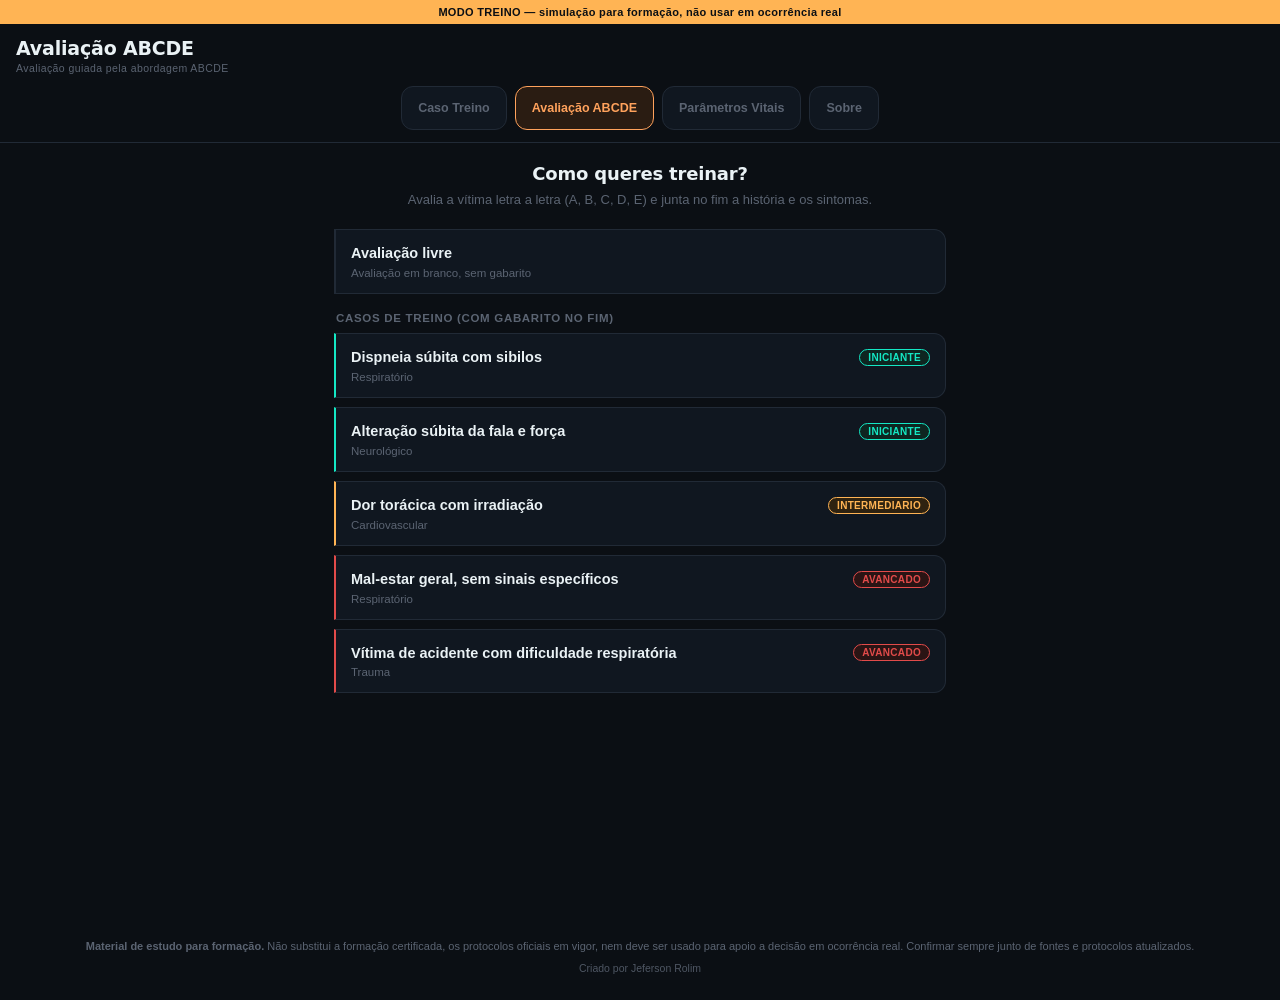
==== commit 131c788f: "Simplifica a aba ABCDE e acrescenta pesquisa por sinónimos - ecrã "Antes de começar" (trauma, faixa " ====
--- a/abcde.html
+++ b/abcde.html
@@ -12,79 +12,90 @@
     --brand: #FFA25C; --brand-bg: #2A1C12; --brand-ink: #2A1C12;
   }
 
-  /* ---------- indicador de progresso A B C D E H ---------- */
-  .ab-progresso{ display:flex; gap:6px; margin-top:12px; }
-  .ab-passo{ flex:1; min-width:0; min-height:52px; padding:6px 2px; border-radius:var(--radius-sm);
-    border:1.5px solid var(--line); background:var(--panel); color:var(--ink-soft); cursor:pointer;
-    display:flex; flex-direction:column; align-items:center; justify-content:center; gap:2px; font-family:inherit; }
-  .ab-passo .ab-letra{ font-size:16px; font-weight:800; line-height:1; }
-  .ab-passo .ab-estado{ font-size:9px; font-weight:700; text-transform:uppercase; letter-spacing:.02em; white-space:nowrap;
-    overflow:hidden; text-overflow:ellipsis; max-width:100%; }
-  .ab-passo[data-estado="bloqueada"]{ opacity:.4; cursor:not-allowed; }
-  .ab-passo[data-estado="em-curso"]{ border-color:var(--brand); color:var(--brand); }
+  /* ---------- resumo do contexto e progresso ---------- */
+  .ab-contexto{ font-size:12px; color:var(--ink-soft); margin-top:4px; }
+  .ab-contexto a{ color:var(--brand); text-decoration:underline; cursor:pointer; margin-left:4px; }
+  .ab-aviso-trauma{ font-size:11.5px; font-weight:700; color:var(--amber); margin-top:4px; line-height:1.4; }
+  .ab-aviso-trauma[hidden]{ display:none; }
+  .ab-progresso{ display:flex; gap:6px; margin-top:10px; }
+  .ab-passo{ flex:1; min-width:0; min-height:44px; border-radius:var(--radius-sm); border:1.5px solid var(--line);
+    background:var(--panel); color:var(--ink-soft); cursor:pointer; font-family:inherit; font-size:16px; font-weight:800; }
+  .ab-passo[data-estado="bloqueada"]{ opacity:.35; cursor:not-allowed; }
+  .ab-passo[data-estado="em-curso"]{ color:var(--ink); }
   .ab-passo[data-estado="sem-achados"]{ border-color:var(--teal); color:var(--teal); }
   .ab-passo[data-estado="com-acoes"]{ border-color:var(--brand); background:var(--brand); color:var(--brand-ink); }
-  .ab-passo.atual{ box-shadow:0 0 0 2px var(--bg), 0 0 0 4px var(--ink-soft); }
-  .ab-passo .ab-estado-curto{ display:none; }
-  .ab-passo .ab-estado-curto svg{ width:11px; height:11px; }
+  .ab-passo.atual{ border-color:var(--ink); box-shadow:0 0 0 1px var(--ink); }
+
+  /* ---------- cenário (casos de treino) ---------- */
+  .ab-cenario{ font-size:13px; color:var(--ink-soft); margin:2px 0 6px; }
+  .ab-cenario summary{ cursor:pointer; font-weight:700; color:var(--ink); padding:6px 0; min-height:32px; }
+  .ab-cenario p{ margin:4px 0 0; line-height:1.55; font-style:italic; }
+
+  /* ---------- letra ---------- */
+  .ab-etapa[hidden]{ display:none; }
+  .ab-etapa h2{ margin:14px 0 2px; font-size:18px; line-height:1.25; color:var(--ink); }
+  .ab-etapa h2 .ab-l{ color:var(--brand); margin-right:6px; }
+  .ab-objetivo{ font-size:12.5px; color:var(--ink-soft); line-height:1.45; margin:0 0 10px; }
+  .ab-lembrete{ font-size:12px; font-weight:700; color:var(--amber); margin:0 0 10px; }
+  .ab-vitais{ grid-template-columns:repeat(auto-fit,minmax(120px,1fr)); margin-bottom:12px; }
+  .ab-vitais .vital-card{ padding:8px 10px 9px; }
+  .ab-vitais .vital-input-row input{ font-size:19px; }
+  .ab-avds{ display:grid; grid-template-columns:repeat(4,minmax(0,1fr)); gap:6px; margin-bottom:12px; }
+  .ab-avds .context-btn{ flex-direction:column; gap:1px; padding:8px 4px; font-size:11px; }
+  .ab-avds .context-btn b{ font-size:15px; }
+  .ab-acoes{ margin-top:16px; }
+  .ab-acoes[hidden]{ display:none; }
+  .ab-feito{ font-size:12.5px; font-weight:800; color:var(--teal); margin:4px 2px 0; }
+  .ab-feito[hidden]{ display:none; }
+
+  /* ---------- botão principal (sempre visível no fundo) ---------- */
+  .ab-barra{ position:sticky; bottom:0; z-index:15; margin:16px -14px 0; padding:10px 14px 14px;
+    background:var(--bg); border-top:1px solid var(--line); }
+  .ab-barra-nota{ font-size:11.5px; color:var(--ink-soft); text-align:center; margin-bottom:6px; }
+  .ab-barra-nota:empty{ display:none; }
   @media (max-width:600px){
-    .ab-passo .ab-estado-longo{ display:none; }
-    .ab-passo .ab-estado-curto{ display:inline-flex; }
-  }
-
-  /* ---------- etapa ---------- */
-  .ab-etapa[hidden]{ display:none; }
-  .ab-etapa-titulo{ display:flex; align-items:baseline; gap:10px; margin:18px 0 4px; }
-  .ab-etapa-titulo .ab-letra-grande{ font-size:30px; font-weight:800; color:var(--brand); line-height:1; }
-  .ab-etapa-titulo h2{ margin:0; font-size:17px; line-height:1.25; color:var(--ink); }
-  .ab-objetivo{ font-size:12.5px; color:var(--ink-soft); line-height:1.5; margin:0 2px 12px; }
-  .ab-lembrete{ display:flex; gap:8px; align-items:flex-start; background:var(--amber-bg); border:1.5px solid var(--amber);
-    border-radius:var(--radius-sm); padding:10px 12px; font-size:12.5px; font-weight:700; color:var(--ink); margin-bottom:12px; }
-  .ab-lembrete svg{ width:17px; height:17px; flex:0 0 auto; }
-  .ab-avds{ display:grid; grid-template-columns:repeat(2,minmax(0,1fr)); gap:8px; margin-bottom:4px; }
-  .ab-avds .context-btn{ justify-content:flex-start; text-align:left; font-size:12.5px; }
-  .ab-nota{ font-size:11.5px; color:var(--ink-soft); line-height:1.45; margin:6px 2px 10px; }
-  .sym-chip.bloqueada{ cursor:default; opacity:.55; }
-  .sym-chip.bloqueada.selected{ opacity:1; }
-  .ab-aviso-trauma{ margin-top:10px; font-size:12px; font-weight:700; color:var(--amber); line-height:1.45; }
-  .ab-aviso-trauma[hidden]{ display:none; }
-
-  /* ---------- fim de cada letra ---------- */
-  .ab-fim{ margin-top:18px; }
-  .ab-acoes{ margin-top:0; }
-  .ab-check{ display:flex; align-items:center; gap:10px; margin-top:12px; padding:12px; min-height:44px; border-radius:var(--radius-sm);
-    background:var(--panel); border:1.5px solid var(--line); font-size:14px; font-weight:800; color:var(--ink); cursor:pointer; }
-  .ab-check input{ width:20px; height:20px; accent-color:var(--brand); flex:0 0 auto; }
-  .ab-check.feito{ border-color:var(--teal); }
-  .ab-concluida{ display:flex; align-items:center; gap:8px; font-size:13px; font-weight:800; color:var(--teal); margin:4px 2px 12px; }
-  .ab-concluida svg{ width:16px; height:16px; }
-  .ab-btn-sec{ width:100%; min-height:44px; margin-top:10px; padding:12px; border-radius:var(--radius-sm); border:1.5px solid var(--line);
-    background:var(--panel); color:var(--ink); font-size:14px; font-weight:800; cursor:pointer; }
-  .ab-btn-sec:hover, .ab-btn-sec:active{ border-color:var(--brand); }
-  .ab-btn-sec:disabled, .cta-btn:disabled{ cursor:not-allowed; }
-  .ab-bloqueio{ font-size:11.5px; color:var(--amber); font-weight:700; margin-top:8px; text-align:center; }
+    /* no telemóvel, o botão principal fica sempre no fundo do ecrã */
+    .ab-barra{ position:fixed; left:0; right:0; bottom:0; margin:0; padding:10px 16px calc(14px + env(safe-area-inset-bottom)); }
+    body.ab-com-barra{ padding-bottom:96px; }
+  }
+
+  /* ---------- história e sintomas ---------- */
+  .ab-sugestoes{ margin-top:4px; border:1px solid var(--line); border-radius:var(--radius-sm); background:var(--panel); overflow:hidden; }
+  .ab-sugestoes:empty{ display:none; }
+  .ab-sug{ display:flex; align-items:center; justify-content:space-between; gap:8px; width:100%; min-height:44px; padding:9px 12px;
+    background:none; border:none; border-bottom:1px solid var(--line); color:var(--ink); font-family:inherit; font-size:13.5px;
+    font-weight:600; text-align:left; cursor:pointer; }
+  .ab-sug:last-child{ border-bottom:none; }
+  button.ab-sug:hover, button.ab-sug:focus-visible{ background:var(--brand-bg); outline:none; }
+  .ab-sug small{ color:var(--ink-soft); font-weight:500; }
+  .ab-sug.indisponivel{ cursor:default; color:var(--ink-soft); }
+  .ab-sug .ab-ir{ color:var(--brand); text-decoration:underline; background:none; border:none; font:inherit; font-size:12px; cursor:pointer; white-space:nowrap; padding:4px; min-height:32px; }
+  .ab-sem{ padding:10px 12px; font-size:12.5px; color:var(--ink-soft); }
+  .ab-hist-chips{ margin-top:12px; }
+  .ab-hist-chips .sym-chip{ cursor:default; padding-right:6px; }
+  .ab-remover{ background:none; border:none; color:inherit; font-size:17px; line-height:1; cursor:pointer; padding:2px 6px; margin-left:2px; }
 
   /* ---------- resumo e comparação ---------- */
-  .ab-resumo-letra{ background:var(--panel); border:1px solid var(--line); border-radius:var(--radius-sm); padding:12px 13px; margin-bottom:8px; }
-  .ab-resumo-top{ display:flex; align-items:center; justify-content:space-between; gap:8px; margin-bottom:6px; }
+  .ab-resumo-letra{ border-bottom:1px solid var(--line); padding:10px 2px; }
+  .ab-resumo-top{ display:flex; align-items:center; justify-content:space-between; gap:8px; }
   .ab-resumo-top h3{ margin:0; font-size:14px; color:var(--ink); }
   .ab-pill{ font-size:10px; font-weight:800; text-transform:uppercase; letter-spacing:.04em; padding:3px 8px; border-radius:var(--radius-pill);
     border:1px solid var(--line); color:var(--ink-soft); white-space:nowrap; }
   .ab-pill.com{ border-color:var(--brand); color:var(--brand); }
   .ab-pill.sem{ border-color:var(--teal); color:var(--teal); }
-  .ab-resumo-sub{ font-size:10.5px; font-weight:800; text-transform:uppercase; letter-spacing:.05em; color:var(--ink-soft); margin:8px 0 4px; }
+  .ab-resumo-sub{ font-size:10.5px; font-weight:800; text-transform:uppercase; letter-spacing:.05em; color:var(--ink-soft); margin:8px 0 3px; }
   .ab-lista{ margin:0; padding:0 0 0 16px; font-size:13px; line-height:1.55; color:var(--ink); }
   .ab-vazio{ font-size:12.5px; color:var(--ink-soft); font-style:italic; }
   .ab-resumo-letra .extra{ color:var(--ink-soft); font-size:11.5px; }
+  .ab-comp{ width:100%; border-collapse:collapse; margin-top:10px; }
   .ab-comp td, .ab-comp th{ text-align:left; vertical-align:top; padding:8px 6px; border-bottom:1px solid var(--line); font-size:12.5px; line-height:1.45; }
-  .ab-comp{ width:100%; border-collapse:collapse; margin-top:10px; }
   .ab-comp th{ font-size:10.5px; text-transform:uppercase; letter-spacing:.05em; color:var(--ink-soft); }
   .ab-comp .ok{ color:var(--teal); font-weight:700; }
   .ab-comp .falta{ color:var(--red); font-weight:700; }
   .ab-comp .extra{ color:var(--ink-soft); }
   .ab-comp tr.alerta td{ background:var(--red-bg); }
   .ab-comp .ab-alerta-txt{ display:block; color:var(--red); font-weight:800; margin-top:4px; }
-  .ab-section-title{ font-size:11.5px; text-transform:uppercase; letter-spacing:.06em; color:var(--ink-soft); font-weight:800; margin:22px 2px 10px; }
+  .ab-section-title{ font-size:11.5px; text-transform:uppercase; letter-spacing:.06em; color:var(--ink-soft); font-weight:800; margin:22px 2px 6px; }
 </style>
 </head>
 <body>
@@ -106,7 +117,7 @@
     <main>
       <div class="mode-intro">
         <h2 class="display">Como queres treinar?</h2>
-        <p>Avalia a vítima letra a letra (A, B, C, D, E) e junta no fim a história e os sintomas. Cada letra só abre depois de concluída a anterior.</p>
+        <p>Avalia a vítima letra a letra (A, B, C, D, E) e junta no fim a história e os sintomas.</p>
       </div>
       <div class="caso-card livre" id="abLivre" role="button" tabindex="0">
         <div class="caso-card-top"><div class="caso-titulo">Avaliação livre</div></div>
@@ -114,6 +125,47 @@
       </div>
       <div class="cat-label" style="margin-top:18px;">Casos de treino (com gabarito no fim)</div>
       <div id="abCasos"></div>
+    </main>
+  </div>
+
+  <!-- ================= Antes de começar ================= -->
+  <div class="view" id="view-config" hidden>
+    <header>
+      <div class="back-row" id="abConfigVoltar" role="button" tabindex="0">
+        <svg viewBox="0 0 24 24" fill="none" stroke="currentColor" stroke-width="2.4"><path d="M15 18l-6-6 6-6"/></svg>
+        Mudar de modo
+      </div>
+      <h1 class="display">Antes de começar</h1>
+      <div class="tag" id="abConfigModo">Avaliação livre</div>
+    </header>
+    <main>
+      <div class="vinheta-box" id="abVinheta" hidden>
+        <div class="vinheta-label">Cenário: <span id="abVinhetaTitulo"></span></div>
+        <div class="vinheta-texto" id="abVinhetaTexto"></div>
+      </div>
+
+      <div class="context-label">Contexto</div>
+      <div class="context-toggle" id="abTraumaToggle">
+        <button type="button" class="context-btn active" data-trauma="nao">Sem trauma</button>
+        <button type="button" class="context-btn" data-trauma="sim">Houve trauma</button>
+      </div>
+      <div class="context-note">Fichas de trauma só entram na análise com mecanismo de trauma confirmado.</div>
+
+      <div class="context-label" style="margin-top:14px;">Faixa etária</div>
+      <div class="context-toggle" id="abIdadeToggle">
+        <button type="button" class="context-btn active" data-idade="adulto">Adulto</button>
+        <button type="button" class="context-btn" data-idade="pediatrico">Pediátrico</button>
+      </div>
+      <div class="idade-row" id="abIdadeCampos" hidden>
+        <label><span class="field-label">Anos</span><input id="abIdadeAnos" class="field-input" type="number" inputmode="numeric" min="0" max="17" placeholder="0"></label>
+        <label><span class="field-label">Meses</span><input id="abIdadeMeses" class="field-input" type="number" inputmode="numeric" min="0" max="11" placeholder="0"></label>
+      </div>
+      <div class="idade-erro" id="abIdadeErro" hidden></div>
+      <div class="context-note" id="abIdadeNote">Em vítimas pediátricas, os sinais vitais são avaliados com os limites do grupo etário.</div>
+
+      <div class="ab-barra">
+        <button type="button" class="cta-btn" id="abComecar">Começar avaliação</button>
+      </div>
     </main>
   </div>
 
@@ -124,40 +176,16 @@
         <svg viewBox="0 0 24 24" fill="none" stroke="currentColor" stroke-width="2.4"><path d="M15 18l-6-6 6-6"/></svg>
         Mudar de modo
       </div>
-      <div class="top-row">
-        <div>
-          <h1 class="display">Avaliação ABCDE</h1>
-          <div class="tag" id="abModoLabel">Avaliação livre</div>
-        </div>
-      </div>
+      <h1 class="display">Avaliação ABCDE</h1>
+      <div class="ab-contexto"><span id="abContexto"></span> · <a id="abAlterar" role="button" tabindex="0">alterar</a></div>
+      <div class="ab-aviso-trauma" id="abAvisoTrauma" hidden>Marcou sinais de trauma ou outras lesões, mas o contexto está em «Sem trauma».</div>
       <div class="ab-progresso" id="abProgresso" role="tablist" aria-label="Progresso da avaliação"></div>
     </header>
     <main>
-      <div class="vinheta-box" id="abVinheta" hidden>
-        <div class="vinheta-label">Cenário: <span id="abVinhetaTitulo"></span></div>
-        <div class="vinheta-texto" id="abVinhetaTexto"></div>
-      </div>
-
-      <div class="context-label">Contexto</div>
-      <div class="context-toggle" id="abTraumaToggle">
-        <button type="button" class="context-btn active" data-trauma="nao">Sem trauma</button>
-        <button type="button" class="context-btn" data-trauma="sim">Houve trauma</button>
-      </div>
-      <div class="context-note">Fichas de trauma só entram na análise com mecanismo de trauma confirmado.</div>
-      <div class="ab-aviso-trauma" id="abAvisoTrauma" hidden>Marcou sinais de trauma ou outras lesões, mas o contexto está em «Sem trauma». Confirme o contexto: as fichas de trauma só entram na análise com «Houve trauma».</div>
-
-      <div class="context-label" style="margin-top:14px;">Faixa etária</div>
-      <div class="context-toggle" id="abIdadeToggle">
-        <button type="button" class="context-btn active" data-idade="adulto">Adulto</button>
-        <button type="button" class="context-btn" data-idade="pediatrico">Pediátrico</button>
-      </div>
-      <div class="idade-row" id="abIdadeCampos" hidden>
-        <label><span class="field-label">Anos</span><input id="abIdadeAnos" class="field-input" type="number" inputmode="numeric" min="0" max="17" placeholder="0"></label>
-        <label><span class="field-label">Meses</span><input id="abIdadeMeses" class="field-input" type="number" inputmode="numeric" min="0" max="11" placeholder="0"></label>
-      </div>
-      <div class="idade-erro" id="abIdadeErro" hidden></div>
-      <div class="context-note" id="abIdadeNote">Em vítimas pediátricas, os sinais vitais são avaliados com os limites do grupo etário.</div>
-
+      <details class="ab-cenario" id="abCenario" hidden open>
+        <summary id="abCenarioTitulo">Cenário</summary>
+        <p id="abCenarioTexto"></p>
+      </details>
       <div id="abEtapas"></div>
     </main>
   </div>
@@ -174,7 +202,9 @@
     </header>
     <main>
       <div id="abResultado"></div>
-      <button type="button" class="ab-btn-sec" id="abNovaAvaliacao">Nova avaliação</button>
+      <div class="ab-barra">
+        <button type="button" class="cta-btn" id="abNovaAvaliacao">Nova avaliação</button>
+      </div>
     </main>
   </div>
 
@@ -217,8 +247,7 @@
   var PASSOS = LETRAS.concat(["H"]);                               // H = História e sintomas
   var LS_CASOS = "bombeiros_casos_custom";                         // casos criados no Caso Treino
 
-  var ICON_LOCK = '<svg viewBox="0 0 24 24" fill="none" stroke="currentColor" stroke-width="2.2"><rect x="5" y="11" width="14" height="10" rx="2"/><path d="M8 11V8a4 4 0 018 0v3"/></svg>';
-  var ICON_INFO = '<svg viewBox="0 0 24 24" fill="none" stroke="#FFB454" stroke-width="2.2"><circle cx="12" cy="12" r="9"/><path d="M12 8h.01M11 12h1v5h1"/></svg>';
+  function esc(s){ return String(s).replace(/&/g, "&amp;").replace(/</g, "&lt;").replace(/>/g, "&gt;").replace(/"/g, "&quot;"); }
 
   // ------------------------------------------------------------------
   // Correspondência tag -> letra (cada tag pertence a uma só letra)
@@ -236,14 +265,14 @@
   // ------------------------------------------------------------------
   // Estado
   // ------------------------------------------------------------------
-  var estado, casoAtivo = null;
+  var estado = null, casoAtivo = null, avaliacaoIniciada = false;
   var contextoTrauma = false, contextoPediatrico = false;
-  var etapasUI = {};   // letra -> { painel, vitals, ... }
+  var etapasUI = {};   // letra -> { painel, vitals, acoes, barra, nota }
   var historiaUI = null;
 
   function estadoInicial(){
-    var e = { atual: "A", desbloqueadas: new Set(["A"]), letras: {}, historia: { concluida: null } };
-    LETRAS.forEach(function(l){ e.letras[l] = { achados: new Set(), avds: null, concluida: null, assinatura: null }; });
+    var e = { atual: "A", desbloqueadas: new Set(["A"]), letras: {}, historia: { tags: new Set(), concluida: null } };
+    LETRAS.forEach(function(l){ e.letras[l] = { achados: new Set(), avds: null, concluida: null, assinatura: null, acoesAbertas: false }; });
     return e;
   }
 
@@ -253,20 +282,19 @@
   }
 
   // Tags que uma letra produz: achados marcados, AVDS e sinais vitais fora dos limites.
+  function vitaisTagsDaLetra(letra){
+    var ui = etapasUI[letra];
+    if (!ui.vitals) return new Set();
+    return M.tagsDosVitais(ui.vitals.valores(), lerIdade().meses);
+  }
   function tagsDaLetra(letra){
     var st = estado.letras[letra], etapa = etapaDe(letra), tags = new Set();
     etapa.achados.forEach(function(a){ if (st.achados.has(a.id)) a.tags.forEach(function(t){ tags.add(t); }); });
     if (etapa.avds && st.avds){
-      var op = etapa.avds.opcoes.find(function(o){ return o.valor === st.avds; });
-      op.tags.forEach(function(t){ tags.add(t); });
+      etapa.avds.opcoes.find(function(o){ return o.valor === st.avds; }).tags.forEach(function(t){ tags.add(t); });
     }
     vitaisTagsDaLetra(letra).forEach(function(t){ tags.add(t); });
     return tags;
-  }
-  function vitaisTagsDaLetra(letra){
-    var ui = etapasUI[letra];
-    if (!ui.vitals) return new Set();
-    return M.tagsDosVitais(ui.vitals.valores(), lerIdade().meses);
   }
   function temAchados(letra){
     var st = estado.letras[letra], etapa = etapaDe(letra);
@@ -285,34 +313,36 @@
     LETRAS.forEach(function(l){ tagsDaLetra(l).forEach(function(t){ todas.add(t); }); });
     return todas;
   }
-  function tagsDaHistoria(){
-    var proprias = new Set();
-    historiaUI.picker.getSelected().forEach(function(t){ if (!letraDaTag[t]) proprias.add(t); });
-    return proprias;
-  }
-  function todasConcluidas(){ return LETRAS.every(function(l){ return !!estado.letras[l].concluida; }); }
+  function tagsDaHistoria(){ return estado.historia.tags; }
+  function seguinteDe(passo){ return PASSOS[PASSOS.indexOf(passo) + 1]; }
+  function nomeDoPasso(passo){ return passo === "H" ? "História e sintomas" : passo; }
 
   // ------------------------------------------------------------------
   // Construção das etapas (uma vez)
   // ------------------------------------------------------------------
   function construirEtapas(){
     var raiz = document.getElementById("abEtapas");
-    ABCDE.etapas.forEach(function(etapa, i){
+    ABCDE.etapas.forEach(function(etapa){
       var painel = document.createElement("section");
       painel.className = "ab-etapa"; painel.dataset.letra = etapa.letra; painel.hidden = true;
-      var html = '<div class="ab-etapa-titulo"><span class="ab-letra-grande">' + etapa.letra + '</span><h2 class="display">' + etapa.titulo + '</h2></div>' +
-        '<div class="ab-objetivo">' + etapa.objetivo + '</div>';
-      if (etapa.lembrete) html += '<div class="ab-lembrete">' + ICON_INFO + '<span>' + etapa.lembrete + '</span></div>';
-      if (etapa.sinais_vitais.length) html += '<div class="cat-label">Sinais vitais</div><div class="vitals-grid ab-vitais"></div>';
+      var html = '<h2 class="display"><span class="ab-l">' + etapa.letra + '</span>' + etapa.titulo + '</h2>' +
+        '<p class="ab-objetivo">' + etapa.objetivo + '</p>';
+      if (etapa.lembrete) html += '<p class="ab-lembrete">' + etapa.lembrete + '</p>';
+      if (etapa.sinais_vitais.length) html += '<div class="vitals-grid ab-vitais"></div>';
       if (etapa.avds){
-        html += '<div class="cat-label">' + etapa.avds.label + '</div><div class="ab-avds">' +
-          etapa.avds.opcoes.map(function(o){ return '<button type="button" class="context-btn" data-avds="' + o.valor + '">' + o.label + '</button>'; }).join("") + '</div>';
+        html += '<div class="ab-avds" role="group" aria-label="' + etapa.avds.label + '">' +
+          etapa.avds.opcoes.map(function(o){
+            var partes = o.label.split(" — ");
+            return '<button type="button" class="context-btn" data-avds="' + o.valor + '" aria-label="' + o.label + '"><b>' + partes[0] + '</b>' + (partes[1] || "") + '</button>';
+          }).join("") + '</div>';
       }
-      html += '<div class="cat-label">Avaliação</div><div class="chips-wrap ab-achados">' +
+      html += '<div class="chips-wrap ab-achados">' +
         etapa.achados.map(function(a){
           return '<div class="sym-chip" data-achado="' + a.id + '" role="button" tabindex="0">' + U.ICON_CHECK + '<span>' + a.label + '</span></div>';
         }).join("") + '</div>' +
-        '<div class="ab-fim"></div>';
+        '<div class="ab-acoes" hidden><div class="cat-label">Ações</div><ul class="at-list">' +
+        etapa.acoes.map(function(a){ return '<li>' + a + '</li>'; }).join("") + '</ul><div class="ab-feito" hidden>✓ Ações realizadas</div></div>' +
+        '<div class="ab-barra"><div class="ab-barra-nota"></div><button type="button" class="cta-btn"></button></div>';
       painel.innerHTML = html;
       raiz.appendChild(painel);
 
@@ -321,16 +351,18 @@
         vitals = U.criarVitalsGrid(painel.querySelector(".ab-vitais"), true, function(){ return lerIdade().meses; }, etapa.sinais_vitais);
         vitals.onChange(function(){ aoAlterar(etapa.letra); });
       }
-      etapasUI[etapa.letra] = { painel: painel, vitals: vitals, fim: painel.querySelector(".ab-fim") };
-
-      painel.querySelector(".ab-achados").addEventListener("click", function(e){
+      etapasUI[etapa.letra] = { painel: painel, vitals: vitals, acoes: painel.querySelector(".ab-acoes"),
+        barra: painel.querySelector(".ab-barra .cta-btn"), nota: painel.querySelector(".ab-barra-nota") };
+
+      var achados = painel.querySelector(".ab-achados");
+      achados.addEventListener("click", function(e){
         var chip = e.target.closest(".sym-chip");
         if (!chip) return;
         var st = estado.letras[etapa.letra], id = chip.dataset.achado;
         if (st.achados.has(id)) st.achados.delete(id); else st.achados.add(id);
         aoAlterar(etapa.letra);
       });
-      painel.querySelector(".ab-achados").addEventListener("keydown", function(e){
+      achados.addEventListener("keydown", function(e){
         if ((e.key === "Enter" || e.key === " ") && e.target.closest(".sym-chip")){ e.preventDefault(); e.target.click(); }
       });
       if (etapa.avds){
@@ -342,48 +374,80 @@
           aoAlterar(etapa.letra);
         });
       }
-      painel.querySelector(".ab-fim").addEventListener("click", function(e){
-        var alvo = e.target.closest("[data-acao]");
-        if (!alvo) return;
-        if (alvo.dataset.acao === "nada") concluirLetra(etapa.letra, "sem");
-        if (alvo.dataset.acao === "seguinte") irPara(PASSOS[i + 1]);
-      });
-      painel.querySelector(".ab-fim").addEventListener("change", function(e){
-        if (!e.target.matches("[data-acao='feito']")) return;
-        if (e.target.checked) concluirLetra(etapa.letra, "acoes");
-        else { estado.letras[etapa.letra].concluida = null; atualizarTudo(); }
-      });
-    });
-
-    // História e sintomas (CHAMU)
+      etapasUI[etapa.letra].barra.addEventListener("click", function(e){ acaoPrincipal(etapa.letra, e.currentTarget.dataset.acao); });
+    });
+
+    // História e sintomas (CHAMU): pesquisa com sugestões
     var painelH = document.createElement("section");
     painelH.className = "ab-etapa"; painelH.dataset.letra = "H"; painelH.hidden = true;
     painelH.innerHTML =
-      '<div class="ab-etapa-titulo"><span class="ab-letra-grande">H</span><h2 class="display">' + ABCDE.historia.titulo + '</h2></div>' +
-      '<div class="ab-objetivo">' + ABCDE.historia.objetivo + '</div>' +
-      '<div class="ab-nota">Os sinais já registados nas letras A–E aparecem marcados aqui e só se alteram na letra respetiva.</div>' +
-      '<div class="search-wrap"><svg class="search-icon" viewBox="0 0 24 24" fill="none" stroke="#EAF2F5" stroke-width="2.2"><circle cx="11" cy="11" r="7"/><line x1="21" y1="21" x2="16.65" y2="16.65"/></svg>' +
-      '<input id="abHistSearch" class="sym-search" type="text" placeholder="Pesquisar sinal ou sintoma..." autocomplete="off"></div>' +
-      '<div id="abHistGrupos"></div>' +
-      '<div class="ab-fim"></div>';
+      '<h2 class="display"><span class="ab-l">H</span>' + ABCDE.historia.titulo + '</h2>' +
+      '<p class="ab-objetivo">' + ABCDE.historia.objetivo + '</p>' +
+      '<div class="search-wrap" style="margin-bottom:0;">' +
+      '<svg class="search-icon" viewBox="0 0 24 24" fill="none" stroke="#EAF2F5" stroke-width="2.2"><circle cx="11" cy="11" r="7"/><line x1="21" y1="21" x2="16.65" y2="16.65"/></svg>' +
+      '<input id="abHistPesquisa" class="sym-search" type="text" placeholder="Pesquisar sinal ou sintoma (ex.: dor no peito)" autocomplete="off" aria-label="Pesquisar sinal ou sintoma"></div>' +
+      '<div class="ab-sugestoes" id="abHistSugestoes" role="listbox"></div>' +
+      '<div class="chips-wrap ab-hist-chips" id="abHistChips"></div>' +
+      '<div class="ab-barra"><div class="ab-barra-nota"></div><button type="button" class="cta-btn" data-acao="resultado"></button></div>';
     raiz.appendChild(painelH);
-    var picker = U.criarPickerTags(painelH.querySelector("#abHistGrupos"), painelH.querySelector("#abHistSearch"));
-    painelH.querySelectorAll(".sym-chip").forEach(function(chip){
-      var l = letraDaTag[chip.dataset.tag];
-      if (l){ chip.classList.add("bloqueada"); chip.title = "Avalia-se na letra " + l; }
-    });
-    painelH.querySelector("#abHistGrupos").addEventListener("click", function(e){
-      if (e.target.closest(".sym-chip")) aoAlterarHistoria();
-    });
-    painelH.querySelector(".ab-fim").addEventListener("click", function(e){
-      var alvo = e.target.closest("[data-acao]");
-      if (!alvo || alvo.disabled) return;
-      if (alvo.dataset.acao === "resultado"){
-        estado.historia.concluida = tagsDaHistoria().size ? "acoes" : "sem";
-        mostrarResultado();
+    historiaUI = { painel: painelH, pesquisa: painelH.querySelector("#abHistPesquisa"), sugestoes: painelH.querySelector("#abHistSugestoes"),
+      chips: painelH.querySelector("#abHistChips"), barra: painelH.querySelector(".ab-barra .cta-btn"), nota: painelH.querySelector(".ab-barra-nota") };
+
+    historiaUI.pesquisa.addEventListener("input", desenharSugestoes);
+    historiaUI.pesquisa.addEventListener("keydown", function(e){
+      if (e.key === "Enter"){
+        var primeira = historiaUI.sugestoes.querySelector(".ab-sug[data-tag]");
+        if (primeira){ e.preventDefault(); adicionarHistoria(primeira.dataset.tag); }
       }
-    });
-    historiaUI = { painel: painelH, picker: picker, fim: painelH.querySelector(".ab-fim") };
+      if (e.key === "Escape"){ historiaUI.pesquisa.value = ""; desenharSugestoes(); }
+    });
+    historiaUI.sugestoes.addEventListener("click", function(e){
+      var ir = e.target.closest("[data-ir]");
+      if (ir){ historiaUI.pesquisa.value = ""; desenharSugestoes(); irPara(ir.dataset.ir); return; }
+      var sug = e.target.closest(".ab-sug[data-tag]");
+      if (sug) adicionarHistoria(sug.dataset.tag);
+    });
+    historiaUI.chips.addEventListener("click", function(e){
+      var rem = e.target.closest("[data-remover]");
+      if (!rem) return;
+      estado.historia.tags.delete(rem.dataset.remover);
+      estado.historia.concluida = null;
+      atualizarTudo();
+    });
+    historiaUI.barra.addEventListener("click", function(){
+      if (historiaUI.barra.disabled) return;
+      estado.historia.concluida = tagsDaHistoria().size ? "acoes" : "sem";
+      mostrarResultado();
+    });
+  }
+
+  function adicionarHistoria(tag){
+    if (letraDaTag[tag]) return;   // tags das letras A–E só se marcam na letra
+    estado.historia.tags.add(tag);
+    estado.historia.concluida = null;
+    historiaUI.pesquisa.value = "";
+    atualizarTudo();
+    historiaUI.pesquisa.focus();
+  }
+
+  // Sugestões: não mostra o que já está marcado (nas letras ou aqui). As tags
+  // que pertencem a uma letra aparecem apagadas, com o atalho para essa letra.
+  function desenharSugestoes(){
+    var termo = historiaUI.pesquisa.value;
+    if (U.normalizar(termo.trim()).length < 2){ historiaUI.sugestoes.innerHTML = ""; return; }
+    var excluir = tagsDasLetras();
+    tagsDaHistoria().forEach(function(t){ excluir.add(t); });
+    var res = U.pesquisarTags(termo, { excluir: excluir });
+    if (!res.length){ historiaUI.sugestoes.innerHTML = '<div class="ab-sem">Sem resultados.</div>'; return; }
+    historiaUI.sugestoes.innerHTML = res.map(function(r){
+      var sin = r.sinonimo ? ' <small>«' + esc(r.sinonimo) + '»</small>' : '';
+      var letra = letraDaTag[r.tag];
+      if (letra){
+        return '<div class="ab-sug indisponivel" data-letra="' + letra + '"><span>' + esc(r.label) + sin + '<br><small>avalia-se na letra ' + letra + '</small></span>' +
+          '<button type="button" class="ab-ir" data-ir="' + letra + '">ir para ' + letra + '</button></div>';
+      }
+      return '<button type="button" class="ab-sug" role="option" data-tag="' + r.tag + '"><span>' + esc(r.label) + sin + '</span></button>';
+    }).join("");
   }
 
   // ------------------------------------------------------------------
@@ -392,23 +456,28 @@
   function aoAlterar(letra){
     var st = estado.letras[letra];
     // Se uma letra concluída for alterada, reabre e tem de ser concluída outra vez.
-    if (st.concluida && assinatura(letra) !== st.assinatura) st.concluida = null;
-    estado.historia.concluida = null;
-    atualizarTudo();
-  }
-  function aoAlterarHistoria(){
+    if (st.concluida && assinatura(letra) !== st.assinatura){ st.concluida = null; st.acoesAbertas = false; }
+    if (!temAchados(letra)) st.acoesAbertas = false;
     estado.historia.concluida = null;
     atualizarTudo();
   }
   // Mudar a idade ou o modo pode mudar os sinais vitais fora dos limites:
   // as letras concluídas cujos achados mudaram reabrem.
   function aoAlterarContexto(){
+    if (!estado) return;
     LETRAS.forEach(function(l){
       var st = estado.letras[l];
-      if (st.concluida && assinatura(l) !== st.assinatura) st.concluida = null;
+      if (st.concluida && assinatura(l) !== st.assinatura){ st.concluida = null; st.acoesAbertas = false; }
     });
     estado.historia.concluida = null;
-    atualizarTudo();
+  }
+
+  function acaoPrincipal(letra, acao){
+    var st = estado.letras[letra];
+    if (acao === "nada") concluirLetra(letra, "sem");
+    if (acao === "ver"){ st.acoesAbertas = true; atualizarTudo(); etapasUI[letra].acoes.scrollIntoView({ block: "nearest" }); }
+    if (acao === "feito") concluirLetra(letra, "acoes");
+    if (acao === "seguinte") irPara(seguinteDe(letra));
   }
 
   function concluirLetra(letra, tipo){
@@ -416,17 +485,16 @@
     var st = estado.letras[letra];
     st.concluida = tipo;
     st.assinatura = assinatura(letra);
-    var seguinte = PASSOS[PASSOS.indexOf(letra) + 1];
-    if (seguinte) estado.desbloqueadas.add(seguinte);
-    if (tipo === "sem") irPara(seguinte); else atualizarTudo();
+    var seguinte = seguinteDe(letra);
+    estado.desbloqueadas.add(seguinte);
+    irPara(seguinte);
   }
 
   function irPara(passo){
     if (!estado.desbloqueadas.has(passo)) return;
     estado.atual = passo;
     atualizarTudo();
-    document.querySelector('.ab-etapa[data-letra="' + passo + '"]').scrollIntoView({ block: "start" });
-    window.scrollBy(0, -document.querySelector("#view-avaliacao header").offsetHeight - 30);
+    window.scrollTo(0, 0);
   }
 
   function estadoDoPasso(passo){
@@ -436,42 +504,43 @@
     if (c === "acoes") return "com-acoes";
     return "em-curso";
   }
-  var ROTULO_ESTADO = { "bloqueada": "Bloqueada", "em-curso": "Em curso", "sem-achados": "Sem achados", "com-acoes": "Com ações" };
-  var ROTULO_ESTADO_H = { "bloqueada": "Bloqueada", "em-curso": "Em curso", "sem-achados": "Nada", "com-acoes": "Concluída" };
-  // Rótulos curtos para ecrãs estreitos (o rótulo completo fica no aria-label).
-  var ROTULO_CURTO = { "bloqueada": ICON_LOCK, "em-curso": "Aberta", "sem-achados": "Nada", "com-acoes": "Ações" };
-  var ROTULO_CURTO_H = { "bloqueada": ICON_LOCK, "em-curso": "Aberta", "sem-achados": "Nada", "com-acoes": "Feito" };
+  var ROTULO_ESTADO = { "bloqueada": "bloqueada", "em-curso": "em curso", "sem-achados": "concluída sem achados", "com-acoes": "concluída com ações" };
 
   // ------------------------------------------------------------------
   // Desenho
   // ------------------------------------------------------------------
+  function textoContexto(){
+    var idade = lerIdade();
+    return (contextoPediatrico ? "Pediátrico" + (idade.meses !== null ? " · " + U.formatarIdade(idade.meses) : "") : "Adulto") +
+      " · " + (contextoTrauma ? "Houve trauma" : "Sem trauma");
+  }
+
   function atualizarTudo(){
     var idade = lerIdade();
     var erroEl = document.getElementById("abIdadeErro");
     erroEl.textContent = idade.erro || ""; erroEl.hidden = !idade.erro;
-
-    // progresso
+    document.getElementById("abComecar").disabled = !!idade.erro;
+    if (!estado) return;
+
+    document.getElementById("abContexto").textContent = textoContexto();
     document.getElementById("abProgresso").innerHTML = PASSOS.map(function(p){
-      var est = estadoDoPasso(p), rot = (p === "H" ? ROTULO_ESTADO_H : ROTULO_ESTADO)[est];
+      var est = estadoDoPasso(p);
       return '<button type="button" class="ab-passo' + (p === estado.atual ? " atual" : "") + '" data-passo="' + p + '" data-estado="' + est + '"' +
-        ' role="tab" aria-selected="' + (p === estado.atual) + '" aria-label="' + (p === "H" ? "História e sintomas" : "Letra " + p) + ': ' + rot + '"' +
-        (est === "bloqueada" ? ' aria-disabled="true"' : '') + '>' +
-        '<span class="ab-letra">' + p + '</span><span class="ab-estado"><span class="ab-estado-longo">' + rot + '</span>' +
-        '<span class="ab-estado-curto">' + (p === "H" ? ROTULO_CURTO_H : ROTULO_CURTO)[est] + '</span></span></button>';
+        ' role="tab" aria-selected="' + (p === estado.atual) + '" aria-label="' + nomeDoPasso(p) + ': ' + ROTULO_ESTADO[est] + '"' +
+        ' title="' + nomeDoPasso(p) + ': ' + ROTULO_ESTADO[est] + '"' + (est === "bloqueada" ? ' aria-disabled="true"' : '') + '>' + p + '</button>';
     }).join("");
 
-    // aviso de trauma
     var sugereTrauma = ABCDE.etapas.some(function(e){
       return e.achados.some(function(a){ return a.sugere_trauma && estado.letras[e.letra].achados.has(a.id); });
     });
     document.getElementById("abAvisoTrauma").hidden = !(sugereTrauma && !contextoTrauma);
 
-    LETRAS.forEach(function(l, i){ desenharLetra(l, i, idade); });
+    LETRAS.forEach(function(l){ desenharLetra(l, idade); });
     desenharHistoria(idade);
   }
 
-  function desenharLetra(letra, i, idade){
-    var ui = etapasUI[letra], st = estado.letras[letra], etapa = etapaDe(letra);
+  function desenharLetra(letra, idade){
+    var ui = etapasUI[letra], st = estado.letras[letra];
     ui.painel.hidden = estado.atual !== letra;
     if (ui.vitals) ui.vitals.atualizarHints();
     ui.painel.querySelectorAll(".ab-achados .sym-chip").forEach(function(chip){
@@ -479,45 +548,40 @@
     });
     ui.painel.querySelectorAll("[data-avds]").forEach(function(b){ b.classList.toggle("active", b.dataset.avds === st.avds); });
 
-    var seguinte = PASSOS[i + 1], nomeSeguinte = seguinte === "H" ? "História e sintomas" : seguinte;
-    var bloqueioIdade = idade.erro ? '<div class="ab-bloqueio">Indique a idade da vítima para concluir a letra.</div>' : "";
-    var html = "";
-    if (st.concluida === "sem"){
-      html = '<div class="ab-concluida">' + U.ICON_OK + '<span>Concluída — nada encontrado</span></div>' +
-        '<button type="button" class="cta-btn" data-acao="seguinte">Continuar para ' + nomeSeguinte + '</button>';
-    } else if (temAchados(letra)){
-      html = '<div class="section-box ab-acoes"><div class="section-box-title">' + U.ICON_STEP + '<span>Ações</span></div>' +
-        '<ul class="at-list">' + etapa.acoes.map(function(a){ return '<li>' + a + '</li>'; }).join("") + '</ul></div>' +
-        '<label class="ab-check' + (st.concluida === "acoes" ? " feito" : "") + '"><input type="checkbox" data-acao="feito"' +
-        (st.concluida === "acoes" ? " checked" : "") + (idade.erro ? " disabled" : "") + '> Ações realizadas</label>' + bloqueioIdade;
-      if (st.concluida === "acoes") html += '<button type="button" class="cta-btn" data-acao="seguinte" style="margin-top:12px;">Continuar para ' + nomeSeguinte + '</button>';
+    var seguinte = nomeDoPasso(seguinteDe(letra)), acao, rotulo, nota = "";
+    var mostrarAcoes = st.concluida === "acoes" || (!st.concluida && st.acoesAbertas);
+    if (st.concluida){
+      acao = "seguinte"; rotulo = "Continuar para " + seguinte;
+      nota = st.concluida === "sem" ? "Concluída — nada encontrado" : "";
+    } else if (!temAchados(letra)){
+      acao = "nada"; rotulo = "Nada encontrado";
+    } else if (!st.acoesAbertas){
+      acao = "ver"; rotulo = "Ver ações";
     } else {
-      html = '<button type="button" class="cta-btn" data-acao="nada"' + (idade.erro ? " disabled" : "") + '>Nada encontrado</button>' + bloqueioIdade;
+      acao = "feito"; rotulo = "Ações realizadas — avançar";
     }
-    // Evita redesenhar (e perder o foco) quando nada mudou.
-    if (ui.fim.dataset.html !== html){ ui.fim.innerHTML = html; ui.fim.dataset.html = html; }
+    if (idade.erro) nota = "Indique a idade da vítima (alterar).";
+    ui.acoes.hidden = !mostrarAcoes;
+    ui.acoes.querySelector(".ab-feito").hidden = st.concluida !== "acoes";
+    ui.barra.dataset.acao = acao; ui.barra.textContent = rotulo;
+    ui.barra.disabled = !!idade.erro && acao !== "seguinte";
+    ui.nota.textContent = nota;
   }
 
   function desenharHistoria(idade){
     historiaUI.painel.hidden = estado.atual !== "H";
-    var dasLetras = tagsDasLetras();
-    historiaUI.painel.querySelectorAll(".sym-chip.bloqueada").forEach(function(chip){
-      var sel = dasLetras.has(chip.dataset.tag);
-      chip.classList.toggle("selected", sel);
-      chip.classList.toggle("flagged", sel && !!chip.querySelector(".flagdot"));
-      chip.title = (sel ? "Registado na letra " : "Avalia-se na letra ") + letraDaTag[chip.dataset.tag];
-    });
-    historiaUI.picker.atualizarContagens();
+    historiaUI.chips.innerHTML = Array.from(tagsDaHistoria()).map(function(t){
+      var label = U.labelDaTag(t);
+      return '<span class="sym-chip selected">' + esc(label) +
+        '<button type="button" class="ab-remover" data-remover="' + t + '" aria-label="Remover ' + esc(label) + '">×</button></span>';
+    }).join("");
+    if (!historiaUI.painel.hidden) desenharSugestoes();
 
     var falta = LETRAS.filter(function(l){ return !estado.letras[l].concluida; });
-    var bloqueado = falta.length > 0 || !!idade.erro;
-    var motivo = falta.length ? "Conclua primeiro: " + falta.join(", ") + "." : (idade.erro ? "Indique a idade da vítima." : "");
     var semProprias = tagsDaHistoria().size === 0;
-    var html = '<button type="button" class="' + (semProprias ? "ab-btn-sec" : "cta-btn") + '" data-acao="resultado"' + (bloqueado ? " disabled" : "") + '>' +
-      (semProprias ? "Nada a acrescentar" : "Ver resultado") + '</button>' +
-      (semProprias ? '<button type="button" class="cta-btn" data-acao="resultado" style="margin-top:10px;"' + (bloqueado ? " disabled" : "") + '>Ver resultado</button>' : "") +
-      (motivo ? '<div class="ab-bloqueio">' + motivo + '</div>' : "");
-    if (historiaUI.fim.dataset.html !== html){ historiaUI.fim.innerHTML = html; historiaUI.fim.dataset.html = html; }
+    historiaUI.barra.textContent = semProprias ? "Nada a acrescentar" : "Ver resultado";
+    historiaUI.barra.disabled = falta.length > 0 || !!idade.erro;
+    historiaUI.nota.textContent = falta.length ? "Conclua primeiro: " + falta.join(", ") + "." : (idade.erro ? "Indique a idade da vítima." : "");
   }
 
   // ------------------------------------------------------------------
@@ -546,8 +610,8 @@
     var pill = st.concluida === "acoes" ? '<span class="ab-pill com">Com ações</span>' : '<span class="ab-pill sem">Nada encontrado</span>';
     return '<div class="ab-resumo-letra"><div class="ab-resumo-top"><h3>' + letra + ' — ' + etapa.titulo + '</h3>' + pill + '</div>' +
       (vitais.length ? '<div class="ab-resumo-sub">Sinais vitais</div>' + listaHTML(vitais) : "") +
-      '<div class="ab-resumo-sub">Achados marcados</div>' + listaHTML(achados) +
-      '<div class="ab-resumo-sub">Ações realizadas</div>' + (st.concluida === "acoes" ? listaHTML(etapa.acoes) : '<div class="ab-vazio">Nenhuma (nada encontrado)</div>') +
+      (achados.length ? '<div class="ab-resumo-sub">Achados</div>' + listaHTML(achados) : "") +
+      (st.concluida === "acoes" ? '<div class="ab-resumo-sub">Ações realizadas</div>' + listaHTML(etapa.acoes) : "") +
       '</div>';
   }
 
@@ -555,7 +619,7 @@
     var proprias = Array.from(tagsDaHistoria()).map(U.labelDaTag);
     return '<div class="ab-resumo-letra"><div class="ab-resumo-top"><h3>' + ABCDE.historia.titulo + '</h3>' +
       (proprias.length ? '<span class="ab-pill com">Com achados</span>' : '<span class="ab-pill sem">Nada a acrescentar</span>') + '</div>' +
-      listaHTML(proprias) + '</div>';
+      (proprias.length ? listaHTML(proprias) : "") + '</div>';
   }
 
   // Tags esperadas por passo (A–E, H), a partir do gabarito do caso.
@@ -579,8 +643,7 @@
         return marcadas.has(t) ? '<span class="ok">✓ ' + U.labelDaTag(t) + '</span>' : '<span class="falta">✗ ' + U.labelDaTag(t) + '</span>';
       }).join("<br>") : '<span class="extra">—</span>';
       var amais = Array.from(marcadas).filter(function(t){ return !esp[p].has(t); }).map(U.labelDaTag);
-      var nome = p === "H" ? "História" : p;
-      linhas += '<tr' + (alerta ? ' class="alerta"' : '') + '><td><b>' + nome + '</b></td><td>' + celEsp +
+      linhas += '<tr' + (alerta ? ' class="alerta"' : '') + '><td><b>' + (p === "H" ? "História" : p) + '</b></td><td>' + celEsp +
         (alerta ? '<span class="ab-alerta-txt">Havia achados esperados e foi escolhido «' + (p === "H" ? "Nada a acrescentar" : "Nada encontrado") + '».</span>' : '') +
         '</td><td class="extra">' + (amais.length ? amais.join("<br>") : "—") + '</td></tr>';
     });
@@ -593,26 +656,22 @@
     tagsDaHistoria().forEach(function(t){ tagsPresentes.add(t); });
     var n = tagsPresentes.size;
     document.getElementById("abResultadoTag").textContent = "Baseado em " + n + " achado" + (n === 1 ? "" : "s") + " informado" + (n === 1 ? "" : "s") +
-      (contextoTrauma ? " · trauma" : " · sem trauma") + (contextoPediatrico ? " · pediátrico" : " · adulto");
+      " · " + textoContexto();
 
     var candidatos = M.rankear(tagsPresentes, { contextoTrauma: contextoTrauma, contextoPediatrico: contextoPediatrico });
     var html = "";
     var grupo = M.grupoPediatrico(idade.meses);
     if (grupo) html += '<div class="faixa-vitais">Sinais vitais avaliados para: <b>' + grupo.grupo + '</b> · idade ' + U.formatarIdade(idade.meses) + '</div>';
 
-    html += '<div class="ab-section-title">Resumo da avaliação</div>';
-    LETRAS.forEach(function(l){ html += resumoLetra(l); });
-    html += resumoHistoria();
-
-    // O ranking vai num contentor próprio para que nada do que vem a seguir
-    // fique dentro do aviso de empate.
-    html += '<div class="ab-section-title">Hipótese mais provável</div><div class="ab-ranking">' + U.renderRanking(candidatos) + '</div>';
-
+    html += '<div class="ab-section-title">Hipótese mais provável</div>' + U.renderRanking(candidatos);
     if (casoAtivo && casoAtivo.gabarito){
       html += '<div class="ab-section-title">Comparação com o gabarito</div>';
       html += U.renderGabaritoResultado(casoAtivo.gabarito, candidatos, "Gabarito do caso");
       html += comparacaoPorLetra(casoAtivo);
     }
+    html += '<div class="ab-section-title">Resumo da avaliação</div>';
+    LETRAS.forEach(function(l){ html += resumoLetra(l); });
+    html += resumoHistoria();
     html += '<div class="footer-note"><b>Simulador de treino</b> — não substitui protocolos oficiais nem avaliação clínica real. Não usar para apoio a decisão em ocorrência.</div>';
     document.getElementById("abResultado").innerHTML = html;
     atualizarTudo();
@@ -623,7 +682,8 @@
   // Vistas, modos e contexto
   // ------------------------------------------------------------------
   function mostrarView(id){
-    ["view-inicio", "view-avaliacao", "view-resultado"].forEach(function(v){ document.getElementById(v).hidden = (v !== id); });
+    ["view-inicio", "view-config", "view-avaliacao", "view-resultado"].forEach(function(v){ document.getElementById(v).hidden = (v !== id); });
+    document.body.classList.toggle("ab-com-barra", id !== "view-inicio");
     window.scrollTo(0, 0);
   }
 
@@ -648,36 +708,53 @@
       b.classList.toggle("active", ativo); b.classList.toggle("trauma-on", ativo && sim);
     });
   }
+  // idadeMeses: undefined mantém os campos; null limpa; número preenche.
   function definirPediatrico(pediatrico, idadeMeses){
     contextoPediatrico = pediatrico;
     document.querySelectorAll("#abIdadeToggle .context-btn").forEach(function(b){
       b.classList.toggle("active", b.dataset.idade === (pediatrico ? "pediatrico" : "adulto"));
     });
     document.getElementById("abIdadeCampos").hidden = !pediatrico;
-    var temIdade = pediatrico && idadeMeses !== undefined && idadeMeses !== null;
-    document.getElementById("abIdadeAnos").value = temIdade ? Math.floor(idadeMeses / 12) : "";
-    document.getElementById("abIdadeMeses").value = temIdade ? idadeMeses % 12 : "";
+    if (idadeMeses !== undefined){
+      var temIdade = pediatrico && idadeMeses !== null;
+      document.getElementById("abIdadeAnos").value = temIdade ? Math.floor(idadeMeses / 12) : "";
+      document.getElementById("abIdadeMeses").value = temIdade ? idadeMeses % 12 : "";
+    }
     document.getElementById("abIdadeNote").textContent = pediatrico
       ? "Fichas de Pediatria incluídas na análise. Os sinais vitais são avaliados com os limites do grupo etário."
       : "Fichas de Pediatria só entram na análise quando a vítima é pediátrica. Em vítimas pediátricas, os sinais vitais são avaliados com os limites do grupo etário.";
   }
 
-  function iniciar(caso){
+  // Escolher o modo leva ao ecrã "Antes de começar".
+  function escolherModo(caso){
     casoAtivo = caso;
-    estado = estadoInicial();
-    LETRAS.forEach(function(l){ if (etapasUI[l].vitals) etapasUI[l].vitals.limpar(); });
-    historiaUI.picker.limpar();
-    document.getElementById("abHistSearch").value = "";
-    document.getElementById("abHistSearch").dispatchEvent(new Event("input"));
+    estado = null; avaliacaoIniciada = false;
     definirTrauma(false);
     var idadeCaso = caso && caso.idade_meses !== undefined && caso.idade_meses !== null && caso.idade_meses < M.IDADE_ADULTO_MESES ? caso.idade_meses : null;
     definirPediatrico(idadeCaso !== null, idadeCaso);
-    document.getElementById("abModoLabel").textContent = caso ? "Caso de treino: " + caso.titulo : "Avaliação livre";
-    var vin = document.getElementById("abVinheta");
-    vin.hidden = !caso;
+    document.getElementById("abConfigModo").textContent = caso ? "Caso de treino: " + caso.titulo : "Avaliação livre";
+    document.getElementById("abVinheta").hidden = !caso;
+    document.getElementById("abCenario").hidden = !caso;
     if (caso){
       document.getElementById("abVinhetaTitulo").textContent = caso.titulo;
       document.getElementById("abVinhetaTexto").textContent = caso.vinheta;
+      document.getElementById("abCenarioTitulo").textContent = "Cenário: " + caso.titulo;
+      document.getElementById("abCenarioTexto").textContent = caso.vinheta;
+    }
+    document.getElementById("abComecar").textContent = "Começar avaliação";
+    atualizarTudo();
+    mostrarView("view-config");
+  }
+
+  function comecar(){
+    if (lerIdade().erro) return;
+    if (!avaliacaoIniciada){
+      estado = estadoInicial();
+      LETRAS.forEach(function(l){ if (etapasUI[l].vitals) etapasUI[l].vitals.limpar(); });
+      historiaUI.pesquisa.value = "";
+      avaliacaoIniciada = true;
+    } else {
+      aoAlterarContexto();
     }
     atualizarTudo();
     mostrarView("view-avaliacao");
@@ -690,13 +767,19 @@
     el.addEventListener("click", fn);
     el.addEventListener("keydown", function(e){ if (e.key === "Enter" || e.key === " "){ e.preventDefault(); fn(e); } });
   }
-  ativarComTeclado(document.getElementById("abLivre"), function(){ iniciar(null); });
+  ativarComTeclado(document.getElementById("abLivre"), function(){ escolherModo(null); });
   ativarComTeclado(document.getElementById("abCasos"), function(e){
     var card = e.target.closest(".caso-card");
-    if (card) iniciar(todosCasos()[parseInt(card.dataset.idx, 10)]);
+    if (card) escolherModo(todosCasos()[parseInt(card.dataset.idx, 10)]);
   });
+  ativarComTeclado(document.getElementById("abConfigVoltar"), function(){ renderCasos(); mostrarView("view-inicio"); });
   ativarComTeclado(document.getElementById("abVoltarInicio"), function(){ renderCasos(); mostrarView("view-inicio"); });
   ativarComTeclado(document.getElementById("abVoltarAvaliacao"), function(){ mostrarView("view-avaliacao"); });
+  ativarComTeclado(document.getElementById("abAlterar"), function(){
+    document.getElementById("abComecar").textContent = "Voltar à avaliação";
+    mostrarView("view-config");
+  });
+  document.getElementById("abComecar").addEventListener("click", comecar);
   document.getElementById("abNovaAvaliacao").addEventListener("click", function(){ renderCasos(); mostrarView("view-inicio"); });
 
   document.getElementById("abProgresso").addEventListener("click", function(e){
@@ -707,24 +790,25 @@
     var btn = e.target.closest(".context-btn");
     if (!btn) return;
     definirTrauma(btn.dataset.trauma === "sim");
-    estado.historia.concluida = null;
+    if (estado) estado.historia.concluida = null;
     atualizarTudo();
   });
   document.getElementById("abIdadeToggle").addEventListener("click", function(e){
     var btn = e.target.closest(".context-btn");
     if (!btn) return;
-    definirPediatrico(btn.dataset.idade === "pediatrico");
+    var ped = btn.dataset.idade === "pediatrico";
+    definirPediatrico(ped, ped ? undefined : null);
     aoAlterarContexto();
+    atualizarTudo();
   });
   ["abIdadeAnos", "abIdadeMeses"].forEach(function(id){
-    document.getElementById(id).addEventListener("input", aoAlterarContexto);
+    document.getElementById(id).addEventListener("input", function(){ aoAlterarContexto(); atualizarTudo(); });
   });
 
   // ------------------------------------------------------------------
   // Arranque
   // ------------------------------------------------------------------
   construirEtapas();
-  estado = estadoInicial();
   renderCasos();
   mostrarView("view-inicio");
 })();
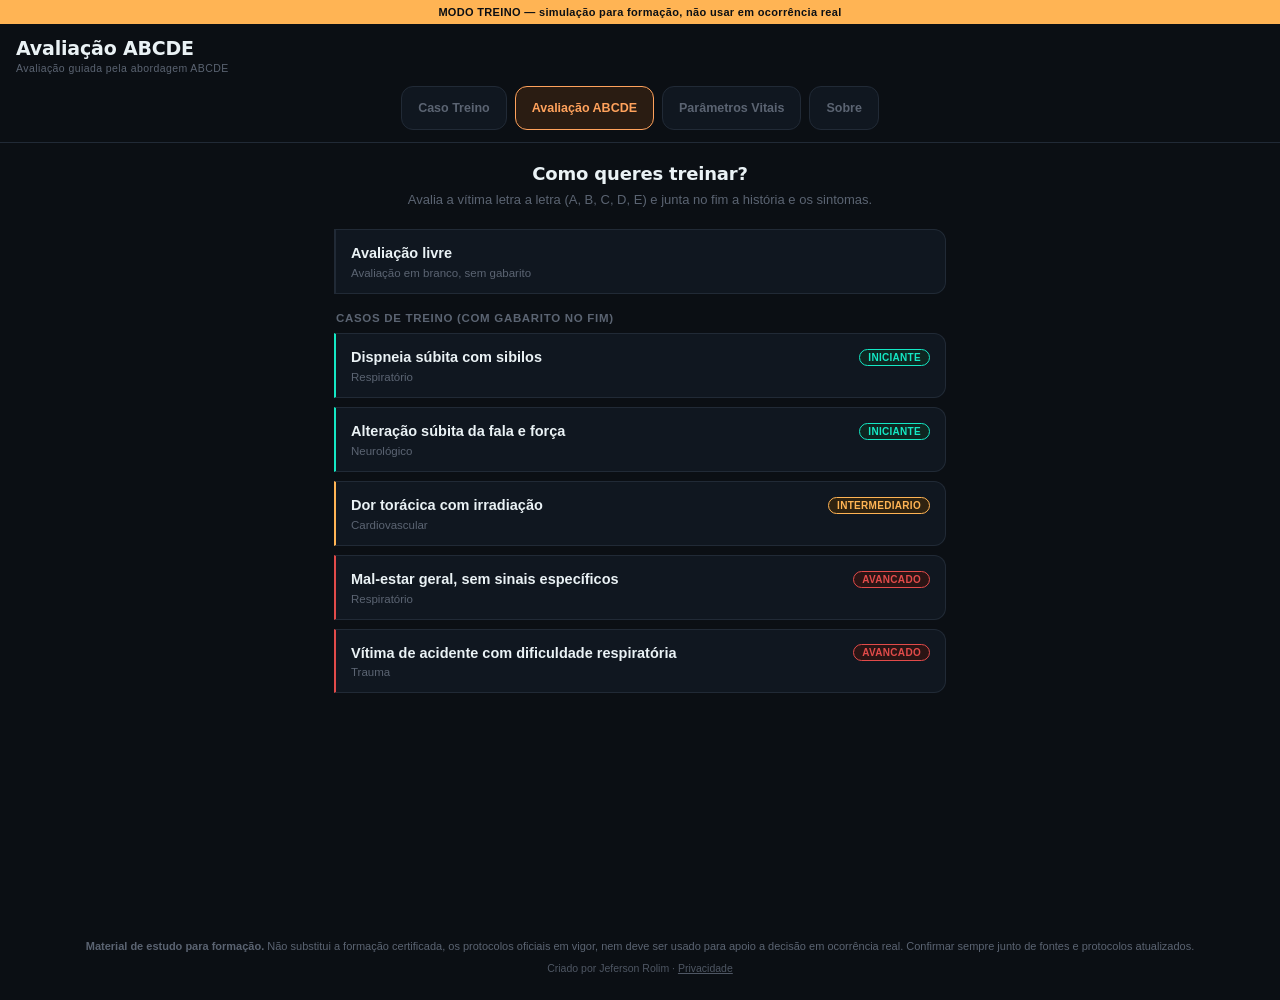
==== commit ff8da2d3: "Segurança: corrige injeção de HTML na importação de casos, adiciona CSP e política de privacidade - " ====
--- a/abcde.html
+++ b/abcde.html
@@ -3,6 +3,7 @@
 <head>
 <meta charset="UTF-8">
 <meta name="viewport" content="width=device-width, initial-scale=1.0, maximum-scale=1">
+<meta http-equiv="Content-Security-Policy" content="default-src 'self'; script-src 'self' 'sha256-CbID+izVPON0YfiacljofVMAGb/LKUEESuMSGSP6VjA=' 'sha256-j8PYlUrM+g3pUWffnWMw3RbC5C02rbA96xMHZZtvFGk='; style-src 'self' 'unsafe-inline'; img-src 'self' data:; connect-src 'self'; font-src 'self'; object-src 'none'; base-uri 'self'; form-action 'self'">
 <title>Avaliação ABCDE — Simulador de Treino</title>
 <link rel="stylesheet" href="estilo.css">
 <link rel="stylesheet" href="simulador.css">
@@ -210,7 +211,7 @@
 
 <footer class="app-footer">
   <b>Material de estudo para formação.</b> Não substitui a formação certificada, os protocolos oficiais em vigor, nem deve ser usado para apoio a decisão em ocorrência real. Confirmar sempre junto de fontes e protocolos atualizados.
-  <div class="app-footer-author">Criado por Jeferson Rolim</div>
+  <div class="app-footer-author">Criado por Jeferson Rolim · <a href="privacidade.html">Privacidade</a></div>
 </footer>
 
 <div class="modal-overlay" id="aboutModal" hidden>
@@ -688,16 +689,16 @@
   }
 
   function carregarCasosCustom(){
-    try { return JSON.parse(localStorage.getItem(LS_CASOS) || "[]"); } catch(e){ return []; }
+    try { return U.validarCasosImportados(JSON.parse(localStorage.getItem(LS_CASOS) || "[]")).validos; } catch(e){ return []; }
   }
   function todosCasos(){ return DADOS.casos.concat(carregarCasosCustom()); }
 
   function renderCasos(){
     document.getElementById("abCasos").innerHTML = todosCasos().map(function(c, i){
-      return '<div class="caso-card" data-idx="' + i + '" data-nivel="' + (c.nivel_dificuldade || '') + '" role="button" tabindex="0">' +
-        '<div class="caso-card-top"><div class="caso-titulo">' + c.titulo + '</div>' +
-        (c.nivel_dificuldade ? '<span class="caso-badge">' + c.nivel_dificuldade + '</span>' : '') + '</div>' +
-        (c.categoria_alvo ? '<div class="caso-cat">' + c.categoria_alvo + '</div>' : '') + '</div>';
+      return '<div class="caso-card" data-idx="' + i + '" data-nivel="' + esc(c.nivel_dificuldade || '') + '" role="button" tabindex="0">' +
+        '<div class="caso-card-top"><div class="caso-titulo">' + esc(c.titulo) + '</div>' +
+        (c.nivel_dificuldade ? '<span class="caso-badge">' + esc(c.nivel_dificuldade) + '</span>' : '') + '</div>' +
+        (c.categoria_alvo ? '<div class="caso-cat">' + esc(c.categoria_alvo) + '</div>' : '') + '</div>';
     }).join("");
   }
 
--- a/estilo.css
+++ b/estilo.css
@@ -198,3 +198,6 @@
 footer{
   text-align:center; color:var(--ink-soft); font-size:11px; padding:18px 16px 30px;
 }
+
+/* Ligação "Privacidade" no rodapé */
+.app-footer-author a{ color: inherit; text-decoration: underline; }
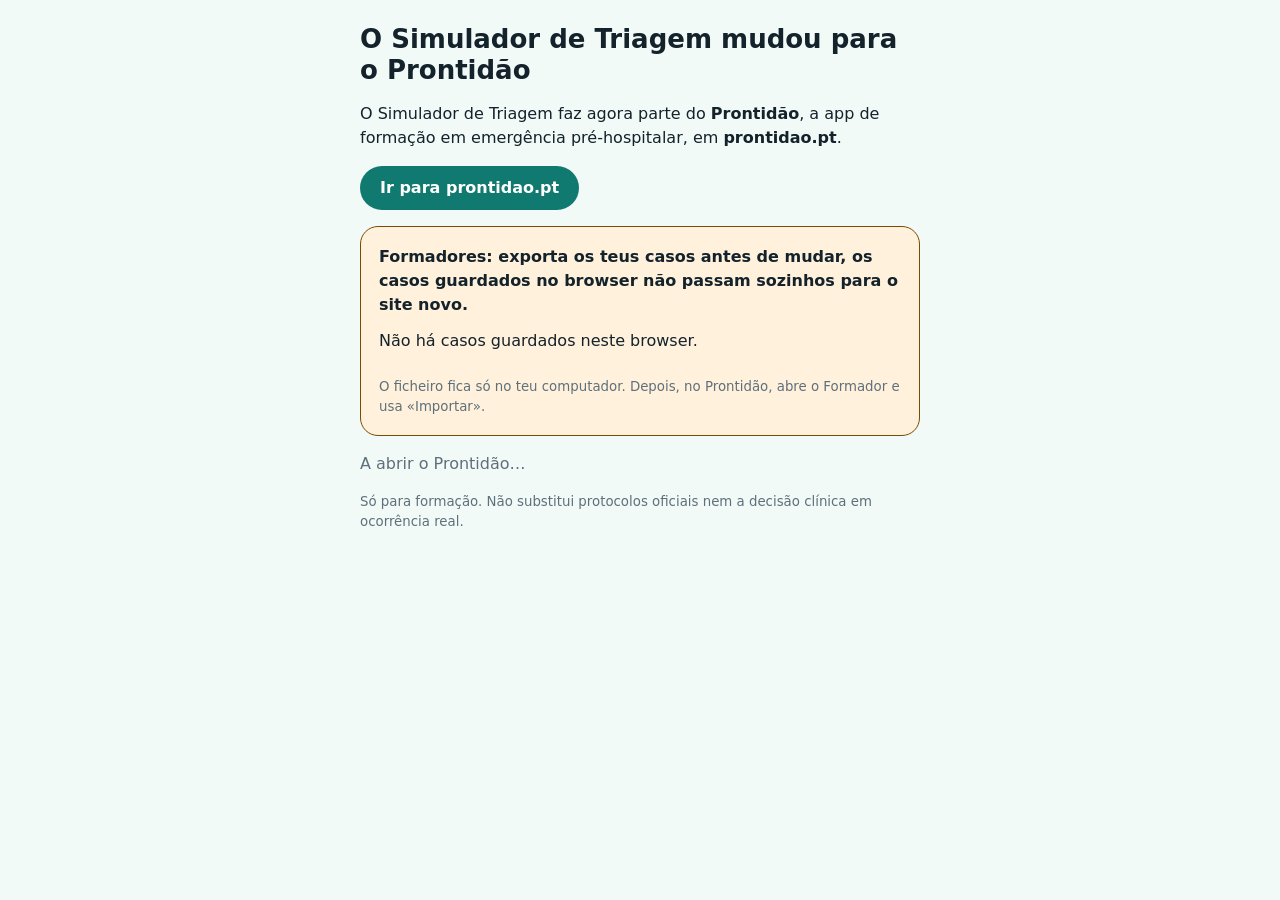
==== commit 38f3eadf: "Substitui o site por uma página de mudança para o Prontidão (prontidao.pt) - Cada página antiga apon" ====
--- a/abcde.html
+++ b/abcde.html
@@ -1,831 +1,29 @@
-<!DOCTYPE html>
-<html lang="pt-PT">
+<!doctype html>
+<html lang="pt-PT" data-destino="https://prontidao.pt/abcde/">
 <head>
-<meta charset="UTF-8">
-<meta name="viewport" content="width=device-width, initial-scale=1.0, maximum-scale=1">
-<meta http-equiv="Content-Security-Policy" content="default-src 'self'; script-src 'self' 'sha256-CbID+izVPON0YfiacljofVMAGb/LKUEESuMSGSP6VjA=' 'sha256-j8PYlUrM+g3pUWffnWMw3RbC5C02rbA96xMHZZtvFGk='; style-src 'self' 'unsafe-inline'; img-src 'self' data:; connect-src 'self'; font-src 'self'; object-src 'none'; base-uri 'self'; form-action 'self'">
-<title>Avaliação ABCDE — Simulador de Treino</title>
-<link rel="stylesheet" href="estilo.css">
-<link rel="stylesheet" href="simulador.css">
-<style>
-  :root{
-    /* identidade deste app dentro da central: laranja */
-    --brand: #FFA25C; --brand-bg: #2A1C12; --brand-ink: #2A1C12;
-  }
-
-  /* ---------- resumo do contexto e progresso ---------- */
-  .ab-contexto{ font-size:12px; color:var(--ink-soft); margin-top:4px; }
-  .ab-contexto a{ color:var(--brand); text-decoration:underline; cursor:pointer; margin-left:4px; }
-  .ab-aviso-trauma{ font-size:11.5px; font-weight:700; color:var(--amber); margin-top:4px; line-height:1.4; }
-  .ab-aviso-trauma[hidden]{ display:none; }
-  .ab-progresso{ display:flex; gap:6px; margin-top:10px; }
-  .ab-passo{ flex:1; min-width:0; min-height:44px; border-radius:var(--radius-sm); border:1.5px solid var(--line);
-    background:var(--panel); color:var(--ink-soft); cursor:pointer; font-family:inherit; font-size:16px; font-weight:800; }
-  .ab-passo[data-estado="bloqueada"]{ opacity:.35; cursor:not-allowed; }
-  .ab-passo[data-estado="em-curso"]{ color:var(--ink); }
-  .ab-passo[data-estado="sem-achados"]{ border-color:var(--teal); color:var(--teal); }
-  .ab-passo[data-estado="com-acoes"]{ border-color:var(--brand); background:var(--brand); color:var(--brand-ink); }
-  .ab-passo.atual{ border-color:var(--ink); box-shadow:0 0 0 1px var(--ink); }
-
-  /* ---------- cenário (casos de treino) ---------- */
-  .ab-cenario{ font-size:13px; color:var(--ink-soft); margin:2px 0 6px; }
-  .ab-cenario summary{ cursor:pointer; font-weight:700; color:var(--ink); padding:6px 0; min-height:32px; }
-  .ab-cenario p{ margin:4px 0 0; line-height:1.55; font-style:italic; }
-
-  /* ---------- letra ---------- */
-  .ab-etapa[hidden]{ display:none; }
-  .ab-etapa h2{ margin:14px 0 2px; font-size:18px; line-height:1.25; color:var(--ink); }
-  .ab-etapa h2 .ab-l{ color:var(--brand); margin-right:6px; }
-  .ab-objetivo{ font-size:12.5px; color:var(--ink-soft); line-height:1.45; margin:0 0 10px; }
-  .ab-lembrete{ font-size:12px; font-weight:700; color:var(--amber); margin:0 0 10px; }
-  .ab-vitais{ grid-template-columns:repeat(auto-fit,minmax(120px,1fr)); margin-bottom:12px; }
-  .ab-vitais .vital-card{ padding:8px 10px 9px; }
-  .ab-vitais .vital-input-row input{ font-size:19px; }
-  .ab-avds{ display:grid; grid-template-columns:repeat(4,minmax(0,1fr)); gap:6px; margin-bottom:12px; }
-  .ab-avds .context-btn{ flex-direction:column; gap:1px; padding:8px 4px; font-size:11px; }
-  .ab-avds .context-btn b{ font-size:15px; }
-  .ab-acoes{ margin-top:16px; }
-  .ab-acoes[hidden]{ display:none; }
-  .ab-feito{ font-size:12.5px; font-weight:800; color:var(--teal); margin:4px 2px 0; }
-  .ab-feito[hidden]{ display:none; }
-
-  /* ---------- botão principal (sempre visível no fundo) ---------- */
-  .ab-barra{ position:sticky; bottom:0; z-index:15; margin:16px -14px 0; padding:10px 14px 14px;
-    background:var(--bg); border-top:1px solid var(--line); }
-  .ab-barra-nota{ font-size:11.5px; color:var(--ink-soft); text-align:center; margin-bottom:6px; }
-  .ab-barra-nota:empty{ display:none; }
-  @media (max-width:600px){
-    /* no telemóvel, o botão principal fica sempre no fundo do ecrã */
-    .ab-barra{ position:fixed; left:0; right:0; bottom:0; margin:0; padding:10px 16px calc(14px + env(safe-area-inset-bottom)); }
-    body.ab-com-barra{ padding-bottom:96px; }
-  }
-
-  /* ---------- história e sintomas ---------- */
-  .ab-sugestoes{ margin-top:4px; border:1px solid var(--line); border-radius:var(--radius-sm); background:var(--panel); overflow:hidden; }
-  .ab-sugestoes:empty{ display:none; }
-  .ab-sug{ display:flex; align-items:center; justify-content:space-between; gap:8px; width:100%; min-height:44px; padding:9px 12px;
-    background:none; border:none; border-bottom:1px solid var(--line); color:var(--ink); font-family:inherit; font-size:13.5px;
-    font-weight:600; text-align:left; cursor:pointer; }
-  .ab-sug:last-child{ border-bottom:none; }
-  button.ab-sug:hover, button.ab-sug:focus-visible{ background:var(--brand-bg); outline:none; }
-  .ab-sug small{ color:var(--ink-soft); font-weight:500; }
-  .ab-sug.indisponivel{ cursor:default; color:var(--ink-soft); }
-  .ab-sug .ab-ir{ color:var(--brand); text-decoration:underline; background:none; border:none; font:inherit; font-size:12px; cursor:pointer; white-space:nowrap; padding:4px; min-height:32px; }
-  .ab-sem{ padding:10px 12px; font-size:12.5px; color:var(--ink-soft); }
-  .ab-hist-chips{ margin-top:12px; }
-  .ab-hist-chips .sym-chip{ cursor:default; padding-right:6px; }
-  .ab-remover{ background:none; border:none; color:inherit; font-size:17px; line-height:1; cursor:pointer; padding:2px 6px; margin-left:2px; }
-
-  /* ---------- resumo e comparação ---------- */
-  .ab-resumo-letra{ border-bottom:1px solid var(--line); padding:10px 2px; }
-  .ab-resumo-top{ display:flex; align-items:center; justify-content:space-between; gap:8px; }
-  .ab-resumo-top h3{ margin:0; font-size:14px; color:var(--ink); }
-  .ab-pill{ font-size:10px; font-weight:800; text-transform:uppercase; letter-spacing:.04em; padding:3px 8px; border-radius:var(--radius-pill);
-    border:1px solid var(--line); color:var(--ink-soft); white-space:nowrap; }
-  .ab-pill.com{ border-color:var(--brand); color:var(--brand); }
-  .ab-pill.sem{ border-color:var(--teal); color:var(--teal); }
-  .ab-resumo-sub{ font-size:10.5px; font-weight:800; text-transform:uppercase; letter-spacing:.05em; color:var(--ink-soft); margin:8px 0 3px; }
-  .ab-lista{ margin:0; padding:0 0 0 16px; font-size:13px; line-height:1.55; color:var(--ink); }
-  .ab-vazio{ font-size:12.5px; color:var(--ink-soft); font-style:italic; }
-  .ab-resumo-letra .extra{ color:var(--ink-soft); font-size:11.5px; }
-  .ab-comp{ width:100%; border-collapse:collapse; margin-top:10px; }
-  .ab-comp td, .ab-comp th{ text-align:left; vertical-align:top; padding:8px 6px; border-bottom:1px solid var(--line); font-size:12.5px; line-height:1.45; }
-  .ab-comp th{ font-size:10.5px; text-transform:uppercase; letter-spacing:.05em; color:var(--ink-soft); }
-  .ab-comp .ok{ color:var(--teal); font-weight:700; }
-  .ab-comp .falta{ color:var(--red); font-weight:700; }
-  .ab-comp .extra{ color:var(--ink-soft); }
-  .ab-comp tr.alerta td{ background:var(--red-bg); }
-  .ab-comp .ab-alerta-txt{ display:block; color:var(--red); font-weight:800; margin-top:4px; }
-  .ab-section-title{ font-size:11.5px; text-transform:uppercase; letter-spacing:.06em; color:var(--ink-soft); font-weight:800; margin:22px 2px 6px; }
-</style>
+<meta charset="utf-8">
+<meta name="viewport" content="width=device-width, initial-scale=1">
+<meta http-equiv="Content-Security-Policy" content="default-src 'none'; script-src 'self'; style-src 'self'; img-src 'self'; base-uri 'none'; form-action 'none'">
+<meta name="referrer" content="no-referrer">
+<meta name="robots" content="noindex">
+<link rel="canonical" href="https://prontidao.pt/abcde/">
+<title>Simulador de Triagem mudou para o Prontidão</title>
+<link rel="stylesheet" href="mudanca.css">
+<script src="mudanca.js" defer></script>
 </head>
 <body>
-
-<div id="trainingBanner">MODO TREINO — simulação para formação, não usar em ocorrência real</div>
-
-  <!-- ================= Início: escolher o modo ================= -->
-  <div class="view" id="view-inicio">
-    <header>
-      <h1 class="display">Avaliação ABCDE</h1>
-      <div class="tag">Avaliação guiada pela abordagem ABCDE</div>
-      <nav class="app-nav">
-        <a href="index.html">Caso Treino</a>
-        <a href="abcde.html" class="active">Avaliação ABCDE</a>
-        <a href="parametros_vitais.html">Parâmetros Vitais</a>
-        <button type="button" class="about-btn" data-about-open>Sobre</button>
-      </nav>
-    </header>
-    <main>
-      <div class="mode-intro">
-        <h2 class="display">Como queres treinar?</h2>
-        <p>Avalia a vítima letra a letra (A, B, C, D, E) e junta no fim a história e os sintomas.</p>
-      </div>
-      <div class="caso-card livre" id="abLivre" role="button" tabindex="0">
-        <div class="caso-card-top"><div class="caso-titulo">Avaliação livre</div></div>
-        <div class="caso-cat">Avaliação em branco, sem gabarito</div>
-      </div>
-      <div class="cat-label" style="margin-top:18px;">Casos de treino (com gabarito no fim)</div>
-      <div id="abCasos"></div>
-    </main>
-  </div>
-
-  <!-- ================= Antes de começar ================= -->
-  <div class="view" id="view-config" hidden>
-    <header>
-      <div class="back-row" id="abConfigVoltar" role="button" tabindex="0">
-        <svg viewBox="0 0 24 24" fill="none" stroke="currentColor" stroke-width="2.4"><path d="M15 18l-6-6 6-6"/></svg>
-        Mudar de modo
-      </div>
-      <h1 class="display">Antes de começar</h1>
-      <div class="tag" id="abConfigModo">Avaliação livre</div>
-    </header>
-    <main>
-      <div class="vinheta-box" id="abVinheta" hidden>
-        <div class="vinheta-label">Cenário: <span id="abVinhetaTitulo"></span></div>
-        <div class="vinheta-texto" id="abVinhetaTexto"></div>
-      </div>
-
-      <div class="context-label">Contexto</div>
-      <div class="context-toggle" id="abTraumaToggle">
-        <button type="button" class="context-btn active" data-trauma="nao">Sem trauma</button>
-        <button type="button" class="context-btn" data-trauma="sim">Houve trauma</button>
-      </div>
-      <div class="context-note">Fichas de trauma só entram na análise com mecanismo de trauma confirmado.</div>
-
-      <div class="context-label" style="margin-top:14px;">Faixa etária</div>
-      <div class="context-toggle" id="abIdadeToggle">
-        <button type="button" class="context-btn active" data-idade="adulto">Adulto</button>
-        <button type="button" class="context-btn" data-idade="pediatrico">Pediátrico</button>
-      </div>
-      <div class="idade-row" id="abIdadeCampos" hidden>
-        <label><span class="field-label">Anos</span><input id="abIdadeAnos" class="field-input" type="number" inputmode="numeric" min="0" max="17" placeholder="0"></label>
-        <label><span class="field-label">Meses</span><input id="abIdadeMeses" class="field-input" type="number" inputmode="numeric" min="0" max="11" placeholder="0"></label>
-      </div>
-      <div class="idade-erro" id="abIdadeErro" hidden></div>
-      <div class="context-note" id="abIdadeNote">Em vítimas pediátricas, os sinais vitais são avaliados com os limites do grupo etário.</div>
-
-      <div class="ab-barra">
-        <button type="button" class="cta-btn" id="abComecar">Começar avaliação</button>
-      </div>
-    </main>
-  </div>
-
-  <!-- ================= Avaliação ================= -->
-  <div class="view" id="view-avaliacao" hidden>
-    <header>
-      <div class="back-row" id="abVoltarInicio" role="button" tabindex="0">
-        <svg viewBox="0 0 24 24" fill="none" stroke="currentColor" stroke-width="2.4"><path d="M15 18l-6-6 6-6"/></svg>
-        Mudar de modo
-      </div>
-      <h1 class="display">Avaliação ABCDE</h1>
-      <div class="ab-contexto"><span id="abContexto"></span> · <a id="abAlterar" role="button" tabindex="0">alterar</a></div>
-      <div class="ab-aviso-trauma" id="abAvisoTrauma" hidden>Marcou sinais de trauma ou outras lesões, mas o contexto está em «Sem trauma».</div>
-      <div class="ab-progresso" id="abProgresso" role="tablist" aria-label="Progresso da avaliação"></div>
-    </header>
-    <main>
-      <details class="ab-cenario" id="abCenario" hidden open>
-        <summary id="abCenarioTitulo">Cenário</summary>
-        <p id="abCenarioTexto"></p>
-      </details>
-      <div id="abEtapas"></div>
-    </main>
-  </div>
-
-  <!-- ================= Resultado ================= -->
-  <div class="view" id="view-resultado" hidden>
-    <header>
-      <div class="back-row" id="abVoltarAvaliacao" role="button" tabindex="0">
-        <svg viewBox="0 0 24 24" fill="none" stroke="currentColor" stroke-width="2.4"><path d="M15 18l-6-6 6-6"/></svg>
-        Voltar à avaliação
-      </div>
-      <h1 class="display">Resultado da avaliação</h1>
-      <div class="tag" id="abResultadoTag"></div>
-    </header>
-    <main>
-      <div id="abResultado"></div>
-      <div class="ab-barra">
-        <button type="button" class="cta-btn" id="abNovaAvaliacao">Nova avaliação</button>
-      </div>
-    </main>
-  </div>
-
-<footer class="app-footer">
-  <b>Material de estudo para formação.</b> Não substitui a formação certificada, os protocolos oficiais em vigor, nem deve ser usado para apoio a decisão em ocorrência real. Confirmar sempre junto de fontes e protocolos atualizados.
-  <div class="app-footer-author">Criado por Jeferson Rolim · <a href="privacidade.html">Privacidade</a></div>
-</footer>
-
-<div class="modal-overlay" id="aboutModal" hidden>
-  <div class="modal-box">
-    <div class="modal-head">
-      <h2 class="display">Sobre</h2>
-      <button type="button" class="modal-close" id="aboutModalClose" aria-label="Fechar">&times;</button>
-    </div>
-    <div class="about-dev">Desenvolvido por <b>Jeferson Rolim</b></div>
-    <div class="about-text">O Simulador de Triagem é um projeto de treino/simulado para apoio ao estudo, pensado para uso em sala de aula e formação de socorristas/TAS: casos de treino de triagem pré-hospitalar com pontuação por sinais/sintomas, avaliação guiada pela abordagem ABCDE e consulta dos parâmetros vitais de referência por idade — não é um produto médico nem uma ferramenta de trabalho.</div>
-    <div class="about-warning">
-      <svg viewBox="0 0 24 24" fill="none" stroke="#FFB454" stroke-width="1.8"><path d="M12 9v4M12 17h.01M10.3 3.9L1.8 18a1 1 0 00.9 1.5h18.6a1 1 0 00.9-1.5L13.7 3.9a1 1 0 00-1.7 0z"/></svg>
-      <div><b>Atenção:</b> não deve ser usado para apoio a decisão em ocorrência real. Uso exclusivamente educacional.</div>
-    </div>
-    <div class="about-contact">
-      <a class="about-contact-link" href="https://www.linkedin.com/in/jeferson-rolim-023348437" target="_blank" rel="noopener noreferrer">
-        <svg viewBox="0 0 24 24" width="16" height="16" fill="currentColor"><path d="M4.98 3.5C4.98 4.88 3.87 6 2.5 6S0 4.88 0 3.5 1.11 1 2.5 1s2.48 1.12 2.48 2.5zM.22 8.24h4.56V23H.22V8.24zM8.34 8.24h4.37v2.01h.06c.61-1.15 2.11-2.36 4.34-2.36 4.64 0 5.5 3.06 5.5 7.03V23h-4.56v-6.94c0-1.66-.03-3.79-2.31-3.79-2.32 0-2.67 1.81-2.67 3.67V23H8.34V8.24z"/></svg>
-        LinkedIn
-      </a>
-    </div>
-  </div>
-</div>
-
-<script src="dados.js"></script>
-<script src="motor.js"></script>
-<script src="ui.js"></script>
-<script>
-(function(){
-  "use strict";
-
-  var DADOS = window.DADOS, M = window.Motor, U = window.UI;
-  var ABCDE = DADOS.abcde;
-  var LETRAS = ABCDE.etapas.map(function(e){ return e.letra; });   // ["A","B","C","D","E"]
-  var PASSOS = LETRAS.concat(["H"]);                               // H = História e sintomas
-  var LS_CASOS = "bombeiros_casos_custom";                         // casos criados no Caso Treino
-
-  function esc(s){ return String(s).replace(/&/g, "&amp;").replace(/</g, "&lt;").replace(/>/g, "&gt;").replace(/"/g, "&quot;"); }
-
-  // ------------------------------------------------------------------
-  // Correspondência tag -> letra (cada tag pertence a uma só letra)
-  // ------------------------------------------------------------------
-  var letraDaTag = {};
-  ABCDE.etapas.forEach(function(e){
-    e.achados.forEach(function(a){ a.tags.forEach(function(t){ if (!letraDaTag[t]) letraDaTag[t] = e.letra; }); });
-    if (e.avds) e.avds.opcoes.forEach(function(o){ o.tags.forEach(function(t){ if (!letraDaTag[t]) letraDaTag[t] = e.letra; }); });
-  });
-  Object.keys(ABCDE.sinais_vitais_por_letra).forEach(function(l){
-    ABCDE.sinais_vitais_por_letra[l].forEach(function(t){ letraDaTag[t] = l; });
-  });
-  function etapaDe(letra){ return ABCDE.etapas.find(function(e){ return e.letra === letra; }); }
-
-  // ------------------------------------------------------------------
-  // Estado
-  // ------------------------------------------------------------------
-  var estado = null, casoAtivo = null, avaliacaoIniciada = false;
-  var contextoTrauma = false, contextoPediatrico = false;
-  var etapasUI = {};   // letra -> { painel, vitals, acoes, barra, nota }
-  var historiaUI = null;
-
-  function estadoInicial(){
-    var e = { atual: "A", desbloqueadas: new Set(["A"]), letras: {}, historia: { tags: new Set(), concluida: null } };
-    LETRAS.forEach(function(l){ e.letras[l] = { achados: new Set(), avds: null, concluida: null, assinatura: null, acoesAbertas: false }; });
-    return e;
-  }
-
-  function lerIdade(){
-    if (!contextoPediatrico) return { meses: null, erro: null };
-    return U.validarIdade(document.getElementById("abIdadeAnos").value.trim(), document.getElementById("abIdadeMeses").value.trim());
-  }
-
-  // Tags que uma letra produz: achados marcados, AVDS e sinais vitais fora dos limites.
-  function vitaisTagsDaLetra(letra){
-    var ui = etapasUI[letra];
-    if (!ui.vitals) return new Set();
-    return M.tagsDosVitais(ui.vitals.valores(), lerIdade().meses);
-  }
-  function tagsDaLetra(letra){
-    var st = estado.letras[letra], etapa = etapaDe(letra), tags = new Set();
-    etapa.achados.forEach(function(a){ if (st.achados.has(a.id)) a.tags.forEach(function(t){ tags.add(t); }); });
-    if (etapa.avds && st.avds){
-      etapa.avds.opcoes.find(function(o){ return o.valor === st.avds; }).tags.forEach(function(t){ tags.add(t); });
-    }
-    vitaisTagsDaLetra(letra).forEach(function(t){ tags.add(t); });
-    return tags;
-  }
-  function temAchados(letra){
-    var st = estado.letras[letra], etapa = etapaDe(letra);
-    var avdsAlterado = !!(etapa.avds && st.avds && st.avds !== "A");
-    return st.achados.size > 0 || avdsAlterado || vitaisTagsDaLetra(letra).size > 0;
-  }
-  function assinatura(letra){
-    var st = estado.letras[letra], ui = etapasUI[letra];
-    return JSON.stringify({
-      achados: Array.from(st.achados).sort(), avds: st.avds,
-      vitais: ui.vitals ? ui.vitals.valores() : {}, tagsVitais: Array.from(vitaisTagsDaLetra(letra)).sort()
-    });
-  }
-  function tagsDasLetras(){
-    var todas = new Set();
-    LETRAS.forEach(function(l){ tagsDaLetra(l).forEach(function(t){ todas.add(t); }); });
-    return todas;
-  }
-  function tagsDaHistoria(){ return estado.historia.tags; }
-  function seguinteDe(passo){ return PASSOS[PASSOS.indexOf(passo) + 1]; }
-  function nomeDoPasso(passo){ return passo === "H" ? "História e sintomas" : passo; }
-
-  // ------------------------------------------------------------------
-  // Construção das etapas (uma vez)
-  // ------------------------------------------------------------------
-  function construirEtapas(){
-    var raiz = document.getElementById("abEtapas");
-    ABCDE.etapas.forEach(function(etapa){
-      var painel = document.createElement("section");
-      painel.className = "ab-etapa"; painel.dataset.letra = etapa.letra; painel.hidden = true;
-      var html = '<h2 class="display"><span class="ab-l">' + etapa.letra + '</span>' + etapa.titulo + '</h2>' +
-        '<p class="ab-objetivo">' + etapa.objetivo + '</p>';
-      if (etapa.lembrete) html += '<p class="ab-lembrete">' + etapa.lembrete + '</p>';
-      if (etapa.sinais_vitais.length) html += '<div class="vitals-grid ab-vitais"></div>';
-      if (etapa.avds){
-        html += '<div class="ab-avds" role="group" aria-label="' + etapa.avds.label + '">' +
-          etapa.avds.opcoes.map(function(o){
-            var partes = o.label.split(" — ");
-            return '<button type="button" class="context-btn" data-avds="' + o.valor + '" aria-label="' + o.label + '"><b>' + partes[0] + '</b>' + (partes[1] || "") + '</button>';
-          }).join("") + '</div>';
-      }
-      html += '<div class="chips-wrap ab-achados">' +
-        etapa.achados.map(function(a){
-          return '<div class="sym-chip" data-achado="' + a.id + '" role="button" tabindex="0">' + U.ICON_CHECK + '<span>' + a.label + '</span></div>';
-        }).join("") + '</div>' +
-        '<div class="ab-acoes" hidden><div class="cat-label">Ações</div><ul class="at-list">' +
-        etapa.acoes.map(function(a){ return '<li>' + a + '</li>'; }).join("") + '</ul><div class="ab-feito" hidden>✓ Ações realizadas</div></div>' +
-        '<div class="ab-barra"><div class="ab-barra-nota"></div><button type="button" class="cta-btn"></button></div>';
-      painel.innerHTML = html;
-      raiz.appendChild(painel);
-
-      var vitals = null;
-      if (etapa.sinais_vitais.length){
-        vitals = U.criarVitalsGrid(painel.querySelector(".ab-vitais"), true, function(){ return lerIdade().meses; }, etapa.sinais_vitais);
-        vitals.onChange(function(){ aoAlterar(etapa.letra); });
-      }
-      etapasUI[etapa.letra] = { painel: painel, vitals: vitals, acoes: painel.querySelector(".ab-acoes"),
-        barra: painel.querySelector(".ab-barra .cta-btn"), nota: painel.querySelector(".ab-barra-nota") };
-
-      var achados = painel.querySelector(".ab-achados");
-      achados.addEventListener("click", function(e){
-        var chip = e.target.closest(".sym-chip");
-        if (!chip) return;
-        var st = estado.letras[etapa.letra], id = chip.dataset.achado;
-        if (st.achados.has(id)) st.achados.delete(id); else st.achados.add(id);
-        aoAlterar(etapa.letra);
-      });
-      achados.addEventListener("keydown", function(e){
-        if ((e.key === "Enter" || e.key === " ") && e.target.closest(".sym-chip")){ e.preventDefault(); e.target.click(); }
-      });
-      if (etapa.avds){
-        painel.querySelector(".ab-avds").addEventListener("click", function(e){
-          var btn = e.target.closest("[data-avds]");
-          if (!btn) return;
-          var st = estado.letras[etapa.letra];
-          st.avds = (st.avds === btn.dataset.avds) ? null : btn.dataset.avds;
-          aoAlterar(etapa.letra);
-        });
-      }
-      etapasUI[etapa.letra].barra.addEventListener("click", function(e){ acaoPrincipal(etapa.letra, e.currentTarget.dataset.acao); });
-    });
-
-    // História e sintomas (CHAMU): pesquisa com sugestões
-    var painelH = document.createElement("section");
-    painelH.className = "ab-etapa"; painelH.dataset.letra = "H"; painelH.hidden = true;
-    painelH.innerHTML =
-      '<h2 class="display"><span class="ab-l">H</span>' + ABCDE.historia.titulo + '</h2>' +
-      '<p class="ab-objetivo">' + ABCDE.historia.objetivo + '</p>' +
-      '<div class="search-wrap" style="margin-bottom:0;">' +
-      '<svg class="search-icon" viewBox="0 0 24 24" fill="none" stroke="#EAF2F5" stroke-width="2.2"><circle cx="11" cy="11" r="7"/><line x1="21" y1="21" x2="16.65" y2="16.65"/></svg>' +
-      '<input id="abHistPesquisa" class="sym-search" type="text" placeholder="Pesquisar sinal ou sintoma (ex.: dor no peito)" autocomplete="off" aria-label="Pesquisar sinal ou sintoma"></div>' +
-      '<div class="ab-sugestoes" id="abHistSugestoes" role="listbox"></div>' +
-      '<div class="chips-wrap ab-hist-chips" id="abHistChips"></div>' +
-      '<div class="ab-barra"><div class="ab-barra-nota"></div><button type="button" class="cta-btn" data-acao="resultado"></button></div>';
-    raiz.appendChild(painelH);
-    historiaUI = { painel: painelH, pesquisa: painelH.querySelector("#abHistPesquisa"), sugestoes: painelH.querySelector("#abHistSugestoes"),
-      chips: painelH.querySelector("#abHistChips"), barra: painelH.querySelector(".ab-barra .cta-btn"), nota: painelH.querySelector(".ab-barra-nota") };
-
-    historiaUI.pesquisa.addEventListener("input", desenharSugestoes);
-    historiaUI.pesquisa.addEventListener("keydown", function(e){
-      if (e.key === "Enter"){
-        var primeira = historiaUI.sugestoes.querySelector(".ab-sug[data-tag]");
-        if (primeira){ e.preventDefault(); adicionarHistoria(primeira.dataset.tag); }
-      }
-      if (e.key === "Escape"){ historiaUI.pesquisa.value = ""; desenharSugestoes(); }
-    });
-    historiaUI.sugestoes.addEventListener("click", function(e){
-      var ir = e.target.closest("[data-ir]");
-      if (ir){ historiaUI.pesquisa.value = ""; desenharSugestoes(); irPara(ir.dataset.ir); return; }
-      var sug = e.target.closest(".ab-sug[data-tag]");
-      if (sug) adicionarHistoria(sug.dataset.tag);
-    });
-    historiaUI.chips.addEventListener("click", function(e){
-      var rem = e.target.closest("[data-remover]");
-      if (!rem) return;
-      estado.historia.tags.delete(rem.dataset.remover);
-      estado.historia.concluida = null;
-      atualizarTudo();
-    });
-    historiaUI.barra.addEventListener("click", function(){
-      if (historiaUI.barra.disabled) return;
-      estado.historia.concluida = tagsDaHistoria().size ? "acoes" : "sem";
-      mostrarResultado();
-    });
-  }
-
-  function adicionarHistoria(tag){
-    if (letraDaTag[tag]) return;   // tags das letras A–E só se marcam na letra
-    estado.historia.tags.add(tag);
-    estado.historia.concluida = null;
-    historiaUI.pesquisa.value = "";
-    atualizarTudo();
-    historiaUI.pesquisa.focus();
-  }
-
-  // Sugestões: não mostra o que já está marcado (nas letras ou aqui). As tags
-  // que pertencem a uma letra aparecem apagadas, com o atalho para essa letra.
-  function desenharSugestoes(){
-    var termo = historiaUI.pesquisa.value;
-    if (U.normalizar(termo.trim()).length < 2){ historiaUI.sugestoes.innerHTML = ""; return; }
-    var excluir = tagsDasLetras();
-    tagsDaHistoria().forEach(function(t){ excluir.add(t); });
-    var res = U.pesquisarTags(termo, { excluir: excluir });
-    if (!res.length){ historiaUI.sugestoes.innerHTML = '<div class="ab-sem">Sem resultados.</div>'; return; }
-    historiaUI.sugestoes.innerHTML = res.map(function(r){
-      var sin = r.sinonimo ? ' <small>«' + esc(r.sinonimo) + '»</small>' : '';
-      var letra = letraDaTag[r.tag];
-      if (letra){
-        return '<div class="ab-sug indisponivel" data-letra="' + letra + '"><span>' + esc(r.label) + sin + '<br><small>avalia-se na letra ' + letra + '</small></span>' +
-          '<button type="button" class="ab-ir" data-ir="' + letra + '">ir para ' + letra + '</button></div>';
-      }
-      return '<button type="button" class="ab-sug" role="option" data-tag="' + r.tag + '"><span>' + esc(r.label) + sin + '</span></button>';
-    }).join("");
-  }
-
-  // ------------------------------------------------------------------
-  // Regras do fluxo
-  // ------------------------------------------------------------------
-  function aoAlterar(letra){
-    var st = estado.letras[letra];
-    // Se uma letra concluída for alterada, reabre e tem de ser concluída outra vez.
-    if (st.concluida && assinatura(letra) !== st.assinatura){ st.concluida = null; st.acoesAbertas = false; }
-    if (!temAchados(letra)) st.acoesAbertas = false;
-    estado.historia.concluida = null;
-    atualizarTudo();
-  }
-  // Mudar a idade ou o modo pode mudar os sinais vitais fora dos limites:
-  // as letras concluídas cujos achados mudaram reabrem.
-  function aoAlterarContexto(){
-    if (!estado) return;
-    LETRAS.forEach(function(l){
-      var st = estado.letras[l];
-      if (st.concluida && assinatura(l) !== st.assinatura){ st.concluida = null; st.acoesAbertas = false; }
-    });
-    estado.historia.concluida = null;
-  }
-
-  function acaoPrincipal(letra, acao){
-    var st = estado.letras[letra];
-    if (acao === "nada") concluirLetra(letra, "sem");
-    if (acao === "ver"){ st.acoesAbertas = true; atualizarTudo(); etapasUI[letra].acoes.scrollIntoView({ block: "nearest" }); }
-    if (acao === "feito") concluirLetra(letra, "acoes");
-    if (acao === "seguinte") irPara(seguinteDe(letra));
-  }
-
-  function concluirLetra(letra, tipo){
-    if (lerIdade().erro) return;
-    var st = estado.letras[letra];
-    st.concluida = tipo;
-    st.assinatura = assinatura(letra);
-    var seguinte = seguinteDe(letra);
-    estado.desbloqueadas.add(seguinte);
-    irPara(seguinte);
-  }
-
-  function irPara(passo){
-    if (!estado.desbloqueadas.has(passo)) return;
-    estado.atual = passo;
-    atualizarTudo();
-    window.scrollTo(0, 0);
-  }
-
-  function estadoDoPasso(passo){
-    if (!estado.desbloqueadas.has(passo)) return "bloqueada";
-    var c = passo === "H" ? estado.historia.concluida : estado.letras[passo].concluida;
-    if (c === "sem") return "sem-achados";
-    if (c === "acoes") return "com-acoes";
-    return "em-curso";
-  }
-  var ROTULO_ESTADO = { "bloqueada": "bloqueada", "em-curso": "em curso", "sem-achados": "concluída sem achados", "com-acoes": "concluída com ações" };
-
-  // ------------------------------------------------------------------
-  // Desenho
-  // ------------------------------------------------------------------
-  function textoContexto(){
-    var idade = lerIdade();
-    return (contextoPediatrico ? "Pediátrico" + (idade.meses !== null ? " · " + U.formatarIdade(idade.meses) : "") : "Adulto") +
-      " · " + (contextoTrauma ? "Houve trauma" : "Sem trauma");
-  }
-
-  function atualizarTudo(){
-    var idade = lerIdade();
-    var erroEl = document.getElementById("abIdadeErro");
-    erroEl.textContent = idade.erro || ""; erroEl.hidden = !idade.erro;
-    document.getElementById("abComecar").disabled = !!idade.erro;
-    if (!estado) return;
-
-    document.getElementById("abContexto").textContent = textoContexto();
-    document.getElementById("abProgresso").innerHTML = PASSOS.map(function(p){
-      var est = estadoDoPasso(p);
-      return '<button type="button" class="ab-passo' + (p === estado.atual ? " atual" : "") + '" data-passo="' + p + '" data-estado="' + est + '"' +
-        ' role="tab" aria-selected="' + (p === estado.atual) + '" aria-label="' + nomeDoPasso(p) + ': ' + ROTULO_ESTADO[est] + '"' +
-        ' title="' + nomeDoPasso(p) + ': ' + ROTULO_ESTADO[est] + '"' + (est === "bloqueada" ? ' aria-disabled="true"' : '') + '>' + p + '</button>';
-    }).join("");
-
-    var sugereTrauma = ABCDE.etapas.some(function(e){
-      return e.achados.some(function(a){ return a.sugere_trauma && estado.letras[e.letra].achados.has(a.id); });
-    });
-    document.getElementById("abAvisoTrauma").hidden = !(sugereTrauma && !contextoTrauma);
-
-    LETRAS.forEach(function(l){ desenharLetra(l, idade); });
-    desenharHistoria(idade);
-  }
-
-  function desenharLetra(letra, idade){
-    var ui = etapasUI[letra], st = estado.letras[letra];
-    ui.painel.hidden = estado.atual !== letra;
-    if (ui.vitals) ui.vitals.atualizarHints();
-    ui.painel.querySelectorAll(".ab-achados .sym-chip").forEach(function(chip){
-      chip.classList.toggle("selected", st.achados.has(chip.dataset.achado));
-    });
-    ui.painel.querySelectorAll("[data-avds]").forEach(function(b){ b.classList.toggle("active", b.dataset.avds === st.avds); });
-
-    var seguinte = nomeDoPasso(seguinteDe(letra)), acao, rotulo, nota = "";
-    var mostrarAcoes = st.concluida === "acoes" || (!st.concluida && st.acoesAbertas);
-    if (st.concluida){
-      acao = "seguinte"; rotulo = "Continuar para " + seguinte;
-      nota = st.concluida === "sem" ? "Concluída — nada encontrado" : "";
-    } else if (!temAchados(letra)){
-      acao = "nada"; rotulo = "Nada encontrado";
-    } else if (!st.acoesAbertas){
-      acao = "ver"; rotulo = "Ver ações";
-    } else {
-      acao = "feito"; rotulo = "Ações realizadas — avançar";
-    }
-    if (idade.erro) nota = "Indique a idade da vítima (alterar).";
-    ui.acoes.hidden = !mostrarAcoes;
-    ui.acoes.querySelector(".ab-feito").hidden = st.concluida !== "acoes";
-    ui.barra.dataset.acao = acao; ui.barra.textContent = rotulo;
-    ui.barra.disabled = !!idade.erro && acao !== "seguinte";
-    ui.nota.textContent = nota;
-  }
-
-  function desenharHistoria(idade){
-    historiaUI.painel.hidden = estado.atual !== "H";
-    historiaUI.chips.innerHTML = Array.from(tagsDaHistoria()).map(function(t){
-      var label = U.labelDaTag(t);
-      return '<span class="sym-chip selected">' + esc(label) +
-        '<button type="button" class="ab-remover" data-remover="' + t + '" aria-label="Remover ' + esc(label) + '">×</button></span>';
-    }).join("");
-    if (!historiaUI.painel.hidden) desenharSugestoes();
-
-    var falta = LETRAS.filter(function(l){ return !estado.letras[l].concluida; });
-    var semProprias = tagsDaHistoria().size === 0;
-    historiaUI.barra.textContent = semProprias ? "Nada a acrescentar" : "Ver resultado";
-    historiaUI.barra.disabled = falta.length > 0 || !!idade.erro;
-    historiaUI.nota.textContent = falta.length ? "Conclua primeiro: " + falta.join(", ") + "." : (idade.erro ? "Indique a idade da vítima." : "");
-  }
-
-  // ------------------------------------------------------------------
-  // Resultado
-  // ------------------------------------------------------------------
-  function listaHTML(itens){
-    return itens.length ? '<ul class="ab-lista">' + itens.map(function(x){ return '<li>' + x + '</li>'; }).join("") + '</ul>' : '<div class="ab-vazio">—</div>';
-  }
-
-  function resumoLetra(letra){
-    var st = estado.letras[letra], etapa = etapaDe(letra), ui = etapasUI[letra];
-    var achados = etapa.achados.filter(function(a){ return st.achados.has(a.id); }).map(function(a){
-      return a.label + (a.tags.length ? "" : ' <span class="extra">(registado, fora do motor)</span>');
-    });
-    if (etapa.avds && st.avds) achados.unshift(etapa.avds.opcoes.find(function(o){ return o.valor === st.avds; }).label);
-    var vitais = [];
-    if (ui.vitals){
-      var v = ui.vitals.valores(), tv = vitaisTagsDaLetra(letra);
-      etapa.sinais_vitais.forEach(function(p){
-        if (v[p] === undefined) return;
-        var regra = DADOS.taxonomia.sinais_vitais.find(function(r){ return r.parametro === p && tv.has(r.tag); });
-        var unidade = DADOS.taxonomia.sinais_vitais.find(function(r){ return r.parametro === p; }).unidade;
-        vitais.push(p + " " + v[p] + " " + unidade + (regra ? " — <b>" + U.labelDaTag(regra.tag) + "</b>" : ""));
-      });
-    }
-    var pill = st.concluida === "acoes" ? '<span class="ab-pill com">Com ações</span>' : '<span class="ab-pill sem">Nada encontrado</span>';
-    return '<div class="ab-resumo-letra"><div class="ab-resumo-top"><h3>' + letra + ' — ' + etapa.titulo + '</h3>' + pill + '</div>' +
-      (vitais.length ? '<div class="ab-resumo-sub">Sinais vitais</div>' + listaHTML(vitais) : "") +
-      (achados.length ? '<div class="ab-resumo-sub">Achados</div>' + listaHTML(achados) : "") +
-      (st.concluida === "acoes" ? '<div class="ab-resumo-sub">Ações realizadas</div>' + listaHTML(etapa.acoes) : "") +
-      '</div>';
-  }
-
-  function resumoHistoria(){
-    var proprias = Array.from(tagsDaHistoria()).map(U.labelDaTag);
-    return '<div class="ab-resumo-letra"><div class="ab-resumo-top"><h3>' + ABCDE.historia.titulo + '</h3>' +
-      (proprias.length ? '<span class="ab-pill com">Com achados</span>' : '<span class="ab-pill sem">Nada a acrescentar</span>') + '</div>' +
-      (proprias.length ? listaHTML(proprias) : "") + '</div>';
-  }
-
-  // Tags esperadas por passo (A–E, H), a partir do gabarito do caso.
-  function esperadasPorPasso(caso){
-    var g = caso.gabarito, por = {};
-    PASSOS.forEach(function(p){ por[p] = new Set(); });
-    (g.tags_esperadas || []).forEach(function(t){ por[letraDaTag[t] || "H"].add(t); });
-    var idade = (caso.idade_meses !== undefined && caso.idade_meses !== null) ? caso.idade_meses : null;
-    M.tagsDosVitais(g.vitais_esperados || {}, idade).forEach(function(t){ por[letraDaTag[t] || "H"].add(t); });
-    return por;
-  }
-
-  function comparacaoPorLetra(caso){
-    var esp = esperadasPorPasso(caso), linhas = "";
-    PASSOS.forEach(function(p){
-      var marcadas = p === "H" ? tagsDaHistoria() : tagsDaLetra(p);
-      var esperadas = Array.from(esp[p]);
-      var nada = p === "H" ? estado.historia.concluida === "sem" : estado.letras[p].concluida === "sem";
-      var alerta = nada && esperadas.length > 0;
-      var celEsp = esperadas.length ? esperadas.map(function(t){
-        return marcadas.has(t) ? '<span class="ok">✓ ' + U.labelDaTag(t) + '</span>' : '<span class="falta">✗ ' + U.labelDaTag(t) + '</span>';
-      }).join("<br>") : '<span class="extra">—</span>';
-      var amais = Array.from(marcadas).filter(function(t){ return !esp[p].has(t); }).map(U.labelDaTag);
-      linhas += '<tr' + (alerta ? ' class="alerta"' : '') + '><td><b>' + (p === "H" ? "História" : p) + '</b></td><td>' + celEsp +
-        (alerta ? '<span class="ab-alerta-txt">Havia achados esperados e foi escolhido «' + (p === "H" ? "Nada a acrescentar" : "Nada encontrado") + '».</span>' : '') +
-        '</td><td class="extra">' + (amais.length ? amais.join("<br>") : "—") + '</td></tr>';
-    });
-    return '<table class="ab-comp"><thead><tr><th>Letra</th><th>Esperado</th><th>Marcado a mais</th></tr></thead><tbody>' + linhas + '</tbody></table>';
-  }
-
-  function mostrarResultado(){
-    var idade = lerIdade();
-    var tagsPresentes = tagsDasLetras();
-    tagsDaHistoria().forEach(function(t){ tagsPresentes.add(t); });
-    var n = tagsPresentes.size;
-    document.getElementById("abResultadoTag").textContent = "Baseado em " + n + " achado" + (n === 1 ? "" : "s") + " informado" + (n === 1 ? "" : "s") +
-      " · " + textoContexto();
-
-    var candidatos = M.rankear(tagsPresentes, { contextoTrauma: contextoTrauma, contextoPediatrico: contextoPediatrico });
-    var html = "";
-    var grupo = M.grupoPediatrico(idade.meses);
-    if (grupo) html += '<div class="faixa-vitais">Sinais vitais avaliados para: <b>' + grupo.grupo + '</b> · idade ' + U.formatarIdade(idade.meses) + '</div>';
-
-    html += '<div class="ab-section-title">Hipótese mais provável</div>' + U.renderRanking(candidatos);
-    if (casoAtivo && casoAtivo.gabarito){
-      html += '<div class="ab-section-title">Comparação com o gabarito</div>';
-      html += U.renderGabaritoResultado(casoAtivo.gabarito, candidatos, "Gabarito do caso");
-      html += comparacaoPorLetra(casoAtivo);
-    }
-    html += '<div class="ab-section-title">Resumo da avaliação</div>';
-    LETRAS.forEach(function(l){ html += resumoLetra(l); });
-    html += resumoHistoria();
-    html += '<div class="footer-note"><b>Simulador de treino</b> — não substitui protocolos oficiais nem avaliação clínica real. Não usar para apoio a decisão em ocorrência.</div>';
-    document.getElementById("abResultado").innerHTML = html;
-    atualizarTudo();
-    mostrarView("view-resultado");
-  }
-
-  // ------------------------------------------------------------------
-  // Vistas, modos e contexto
-  // ------------------------------------------------------------------
-  function mostrarView(id){
-    ["view-inicio", "view-config", "view-avaliacao", "view-resultado"].forEach(function(v){ document.getElementById(v).hidden = (v !== id); });
-    document.body.classList.toggle("ab-com-barra", id !== "view-inicio");
-    window.scrollTo(0, 0);
-  }
-
-  function carregarCasosCustom(){
-    try { return U.validarCasosImportados(JSON.parse(localStorage.getItem(LS_CASOS) || "[]")).validos; } catch(e){ return []; }
-  }
-  function todosCasos(){ return DADOS.casos.concat(carregarCasosCustom()); }
-
-  function renderCasos(){
-    document.getElementById("abCasos").innerHTML = todosCasos().map(function(c, i){
-      return '<div class="caso-card" data-idx="' + i + '" data-nivel="' + esc(c.nivel_dificuldade || '') + '" role="button" tabindex="0">' +
-        '<div class="caso-card-top"><div class="caso-titulo">' + esc(c.titulo) + '</div>' +
-        (c.nivel_dificuldade ? '<span class="caso-badge">' + esc(c.nivel_dificuldade) + '</span>' : '') + '</div>' +
-        (c.categoria_alvo ? '<div class="caso-cat">' + esc(c.categoria_alvo) + '</div>' : '') + '</div>';
-    }).join("");
-  }
-
-  function definirTrauma(sim){
-    contextoTrauma = sim;
-    document.querySelectorAll("#abTraumaToggle .context-btn").forEach(function(b){
-      var ativo = b.dataset.trauma === (sim ? "sim" : "nao");
-      b.classList.toggle("active", ativo); b.classList.toggle("trauma-on", ativo && sim);
-    });
-  }
-  // idadeMeses: undefined mantém os campos; null limpa; número preenche.
-  function definirPediatrico(pediatrico, idadeMeses){
-    contextoPediatrico = pediatrico;
-    document.querySelectorAll("#abIdadeToggle .context-btn").forEach(function(b){
-      b.classList.toggle("active", b.dataset.idade === (pediatrico ? "pediatrico" : "adulto"));
-    });
-    document.getElementById("abIdadeCampos").hidden = !pediatrico;
-    if (idadeMeses !== undefined){
-      var temIdade = pediatrico && idadeMeses !== null;
-      document.getElementById("abIdadeAnos").value = temIdade ? Math.floor(idadeMeses / 12) : "";
-      document.getElementById("abIdadeMeses").value = temIdade ? idadeMeses % 12 : "";
-    }
-    document.getElementById("abIdadeNote").textContent = pediatrico
-      ? "Fichas de Pediatria incluídas na análise. Os sinais vitais são avaliados com os limites do grupo etário."
-      : "Fichas de Pediatria só entram na análise quando a vítima é pediátrica. Em vítimas pediátricas, os sinais vitais são avaliados com os limites do grupo etário.";
-  }
-
-  // Escolher o modo leva ao ecrã "Antes de começar".
-  function escolherModo(caso){
-    casoAtivo = caso;
-    estado = null; avaliacaoIniciada = false;
-    definirTrauma(false);
-    var idadeCaso = caso && caso.idade_meses !== undefined && caso.idade_meses !== null && caso.idade_meses < M.IDADE_ADULTO_MESES ? caso.idade_meses : null;
-    definirPediatrico(idadeCaso !== null, idadeCaso);
-    document.getElementById("abConfigModo").textContent = caso ? "Caso de treino: " + caso.titulo : "Avaliação livre";
-    document.getElementById("abVinheta").hidden = !caso;
-    document.getElementById("abCenario").hidden = !caso;
-    if (caso){
-      document.getElementById("abVinhetaTitulo").textContent = caso.titulo;
-      document.getElementById("abVinhetaTexto").textContent = caso.vinheta;
-      document.getElementById("abCenarioTitulo").textContent = "Cenário: " + caso.titulo;
-      document.getElementById("abCenarioTexto").textContent = caso.vinheta;
-    }
-    document.getElementById("abComecar").textContent = "Começar avaliação";
-    atualizarTudo();
-    mostrarView("view-config");
-  }
-
-  function comecar(){
-    if (lerIdade().erro) return;
-    if (!avaliacaoIniciada){
-      estado = estadoInicial();
-      LETRAS.forEach(function(l){ if (etapasUI[l].vitals) etapasUI[l].vitals.limpar(); });
-      historiaUI.pesquisa.value = "";
-      avaliacaoIniciada = true;
-    } else {
-      aoAlterarContexto();
-    }
-    atualizarTudo();
-    mostrarView("view-avaliacao");
-  }
-
-  // ------------------------------------------------------------------
-  // Eventos
-  // ------------------------------------------------------------------
-  function ativarComTeclado(el, fn){
-    el.addEventListener("click", fn);
-    el.addEventListener("keydown", function(e){ if (e.key === "Enter" || e.key === " "){ e.preventDefault(); fn(e); } });
-  }
-  ativarComTeclado(document.getElementById("abLivre"), function(){ escolherModo(null); });
-  ativarComTeclado(document.getElementById("abCasos"), function(e){
-    var card = e.target.closest(".caso-card");
-    if (card) escolherModo(todosCasos()[parseInt(card.dataset.idx, 10)]);
-  });
-  ativarComTeclado(document.getElementById("abConfigVoltar"), function(){ renderCasos(); mostrarView("view-inicio"); });
-  ativarComTeclado(document.getElementById("abVoltarInicio"), function(){ renderCasos(); mostrarView("view-inicio"); });
-  ativarComTeclado(document.getElementById("abVoltarAvaliacao"), function(){ mostrarView("view-avaliacao"); });
-  ativarComTeclado(document.getElementById("abAlterar"), function(){
-    document.getElementById("abComecar").textContent = "Voltar à avaliação";
-    mostrarView("view-config");
-  });
-  document.getElementById("abComecar").addEventListener("click", comecar);
-  document.getElementById("abNovaAvaliacao").addEventListener("click", function(){ renderCasos(); mostrarView("view-inicio"); });
-
-  document.getElementById("abProgresso").addEventListener("click", function(e){
-    var btn = e.target.closest(".ab-passo");
-    if (btn) irPara(btn.dataset.passo);
-  });
-  document.getElementById("abTraumaToggle").addEventListener("click", function(e){
-    var btn = e.target.closest(".context-btn");
-    if (!btn) return;
-    definirTrauma(btn.dataset.trauma === "sim");
-    if (estado) estado.historia.concluida = null;
-    atualizarTudo();
-  });
-  document.getElementById("abIdadeToggle").addEventListener("click", function(e){
-    var btn = e.target.closest(".context-btn");
-    if (!btn) return;
-    var ped = btn.dataset.idade === "pediatrico";
-    definirPediatrico(ped, ped ? undefined : null);
-    aoAlterarContexto();
-    atualizarTudo();
-  });
-  ["abIdadeAnos", "abIdadeMeses"].forEach(function(id){
-    document.getElementById(id).addEventListener("input", function(){ aoAlterarContexto(); atualizarTudo(); });
-  });
-
-  // ------------------------------------------------------------------
-  // Arranque
-  // ------------------------------------------------------------------
-  construirEtapas();
-  renderCasos();
-  mostrarView("view-inicio");
-})();
-</script>
-
-<script>
-(function(){
-  const modal = document.getElementById('aboutModal');
-  const closeBtn = document.getElementById('aboutModalClose');
-  document.querySelectorAll('[data-about-open]').forEach(btn => {
-    btn.addEventListener('click', () => { modal.hidden = false; });
-  });
-  closeBtn.addEventListener('click', () => { modal.hidden = true; });
-  modal.addEventListener('click', e => { if(e.target === modal) modal.hidden = true; });
-  document.addEventListener('keydown', e => { if(e.key === 'Escape' && !modal.hidden) modal.hidden = true; });
-})();
-</script>
+<main>
+  <h1>O Simulador de Triagem mudou para o Prontidão</h1>
+  <p>O Simulador de Triagem faz agora parte do <b>Prontidão</b>, a app de formação em emergência pré-hospitalar, em <b>prontidao.pt</b>.</p>
+  <p><a class="btn btn-principal" href="https://prontidao.pt/abcde/">Ir para prontidao.pt</a></p>
+  <section class="cartao aviso" aria-labelledby="t-formadores">
+    <p id="t-formadores"><b>Formadores: exporta os teus casos antes de mudar, os casos guardados no browser não passam sozinhos para o site novo.</b></p>
+    <p id="estado-casos" role="status">A verificar se há casos guardados neste browser…</p>
+    <p><button type="button" class="btn btn-secundario" id="btn-exportar" hidden>Exportar os meus casos</button></p>
+    <small>O ficheiro fica só no teu computador. Depois, no Prontidão, abre o Formador e usa «Importar».</small>
+  </section>
+  <p id="espera" class="muted" hidden>A abrir o Prontidão…</p>
+  <small>Só para formação. Não substitui protocolos oficiais nem a decisão clínica em ocorrência real.</small>
+</main>
 </body>
 </html>
--- a/mudanca.css
+++ b/mudanca.css
@@ -0,0 +1,17 @@
+:root{color-scheme:light dark;--bg:#F2FAF7;--surface:#FFFFFF;--ink:#13222B;--muted:#5E707B;--line:#E1ECE8;--mint:#117A70;--mint-ink:#FFFFFF;--aviso-bg:#FFF1DC;--aviso:#7A4A00}
+@media (prefers-color-scheme:dark){:root{--bg:#0B1A1C;--surface:#132629;--ink:#E6F2EF;--muted:#94AAA7;--line:#20383B;--mint:#2CCDBC;--mint-ink:#062221;--aviso-bg:#3A2A12;--aviso:#FFB65C}}
+*{box-sizing:border-box}
+body{margin:0;background:var(--bg);color:var(--ink);font:16px/1.5 system-ui,-apple-system,"Segoe UI",Roboto,sans-serif;padding:24px 16px}
+main{max-width:560px;margin:0 auto;display:grid;gap:16px}
+h1{margin:0;font-size:26px;line-height:1.2}
+p{margin:0}
+.muted{color:var(--muted)}
+.cartao{background:var(--surface);border:1px solid var(--line);border-radius:18px;padding:18px;display:grid;gap:12px}
+.aviso{background:var(--aviso-bg);border-color:var(--aviso)}
+.aviso b{color:var(--ink)}
+.btn{display:inline-flex;align-items:center;justify-content:center;min-height:44px;padding:10px 20px;border-radius:999px;font-weight:700;font-size:16px;text-decoration:none;border:0;cursor:pointer;font-family:inherit}
+.btn-principal{background:var(--mint);color:var(--mint-ink)}
+.btn-secundario{background:var(--surface);color:var(--ink);border:1.5px solid var(--line)}
+:focus-visible{outline:3px solid var(--mint);outline-offset:2px}
+[hidden]{display:none!important}
+small{color:var(--muted)}
